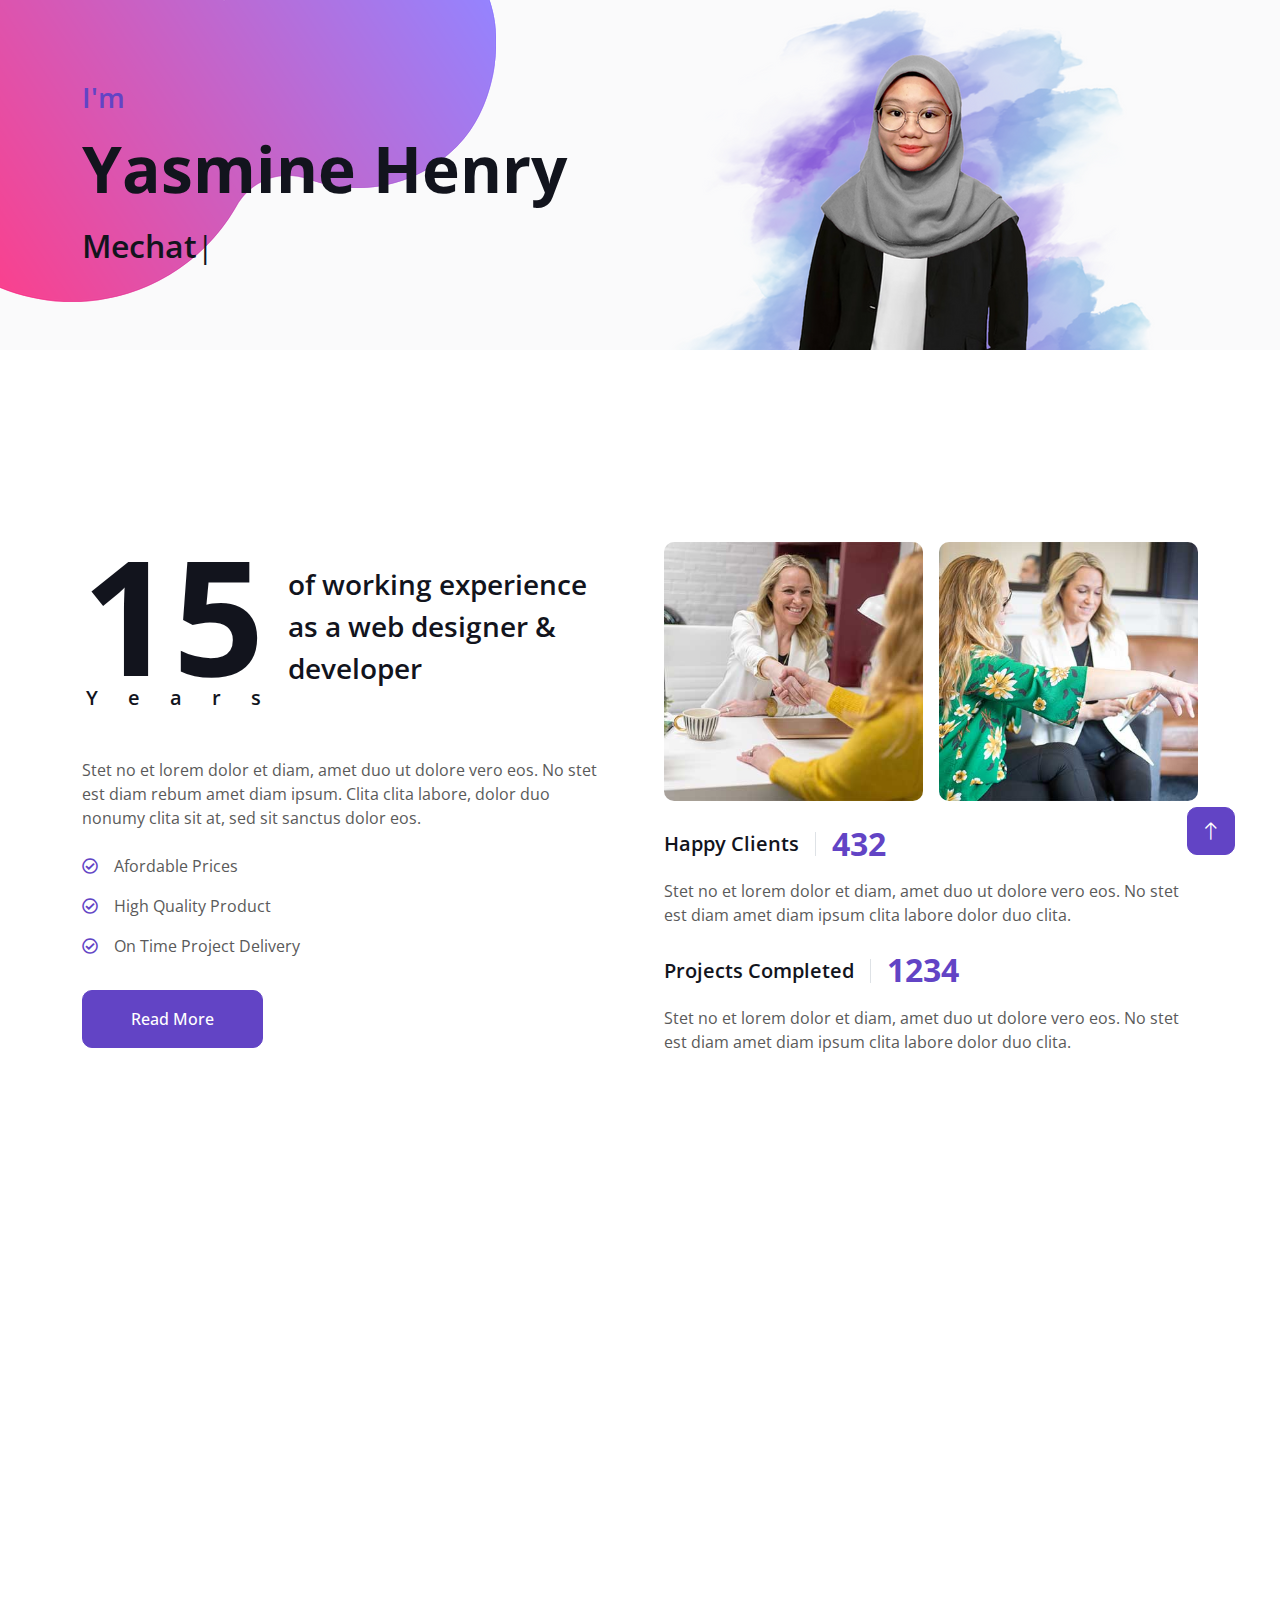
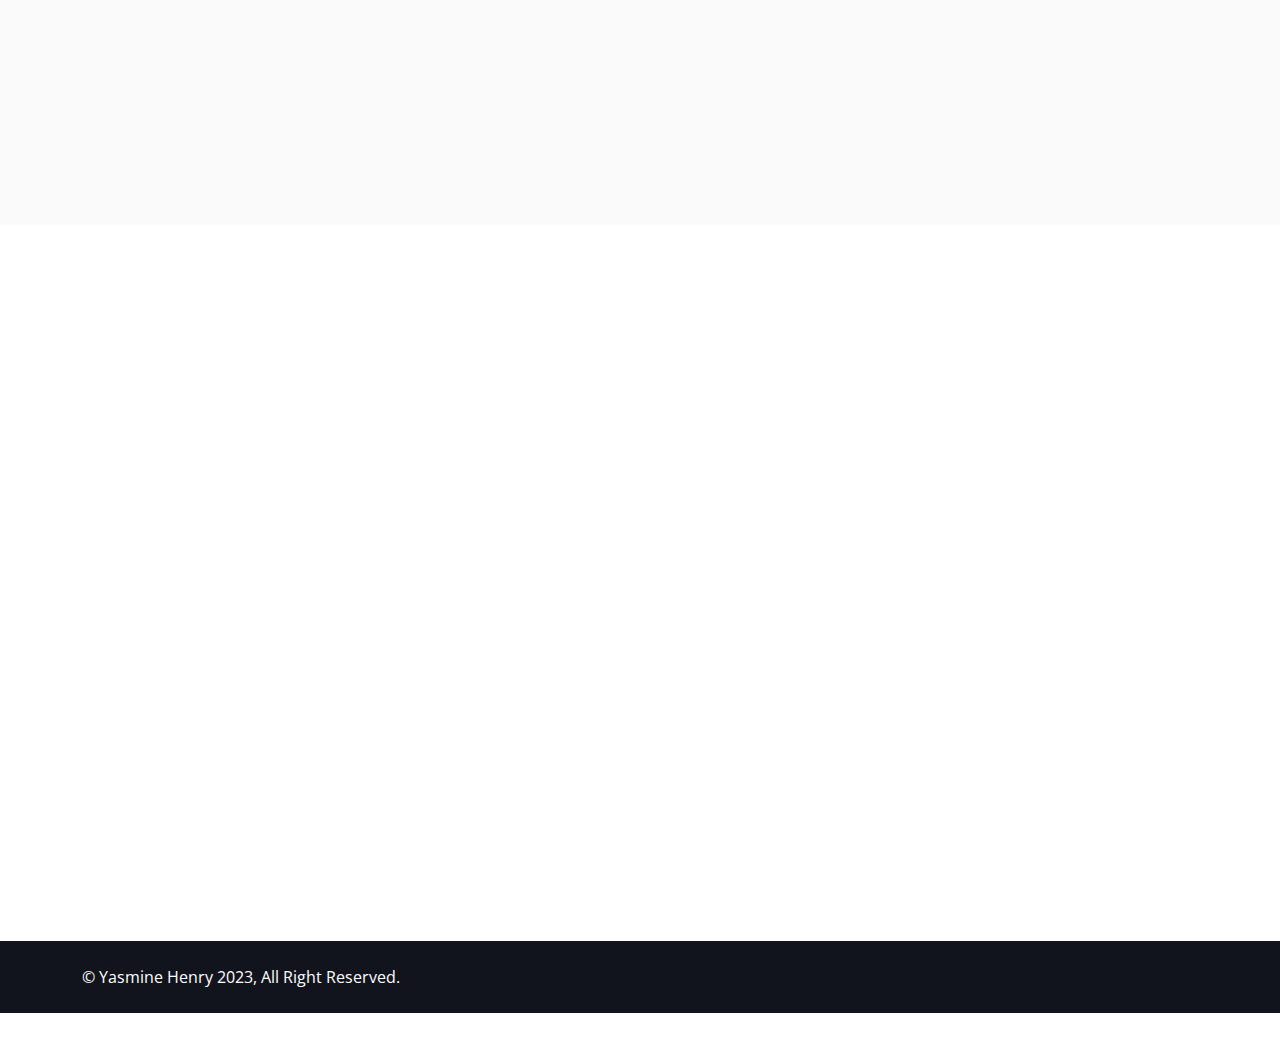
==== index.html @ 10c76b31 "first commit" ====
<!DOCTYPE html>
<html lang="en">

<head>
    <meta charset="utf-8">
    <title>Yasmine Henry | Personal Portfolio</title>
    <meta content="width=device-width, initial-scale=1.0" name="viewport">
    <meta content="" name="keywords">
    <meta content="" name="description">

    <!-- Favicon -->
    <link href="img/favicon.ico" rel="icon">

    <!-- Google Web Fonts -->
    <link rel="preconnect" href="https://fonts.googleapis.com">
    <link rel="preconnect" href="https://fonts.gstatic.com" crossorigin>
    <link href="https://fonts.googleapis.com/css2?family=Open+Sans:wght@400;500;600;700;800&display=swap" rel="stylesheet"> 

    <!-- Icon Font Stylesheet -->
    <link href="https://cdnjs.cloudflare.com/ajax/libs/font-awesome/5.10.0/css/all.min.css" rel="stylesheet">
    <link href="https://cdn.jsdelivr.net/npm/bootstrap-icons@1.4.1/font/bootstrap-icons.css" rel="stylesheet">

    <!-- Libraries Stylesheet -->
    <link href="lib/animate/animate.min.css" rel="stylesheet">
    <link href="lib/lightbox/css/lightbox.min.css" rel="stylesheet">
    <link href="lib/owlcarousel/assets/owl.carousel.min.css" rel="stylesheet">

    <!-- Customized Bootstrap Stylesheet -->
    <link href="css/bootstrap.min.css" rel="stylesheet">

    <!-- Template Stylesheet -->
    <link href="css/style.css" rel="stylesheet">
</head>

<body data-bs-spy="scroll" data-bs-target=".navbar" data-bs-offset="51">
    <!-- Spinner Start -->
    <div id="spinner" class="show bg-white position-fixed translate-middle w-100 vh-100 top-50 start-50 d-flex align-items-center justify-content-center">
        <div class="spinner-border text-primary" style="width: 3rem; height: 3rem;" role="status">
            <span class="sr-only">Loading...</span>
        </div>
    </div>
    <!-- Spinner End -->


    <!-- Navbar Start -->
    <nav class="navbar navbar-expand-lg bg-white navbar-light fixed-top shadow py-lg-0 px-4 px-lg-5 wow fadeIn" data-wow-delay="0.1s">
        <a href="index.html" class="navbar-brand d-block d-lg-none">
            <h1 class="text-primary fw-bold m-0">Yasmine Henry</h1>
        </a>
        <button type="button" class="navbar-toggler" data-bs-toggle="collapse" data-bs-target="#navbarCollapse">
            <span class="navbar-toggler-icon"></span>
        </button>
        <div class="collapse navbar-collapse justify-content-between py-4 py-lg-0" id="navbarCollapse">
            <div class="navbar-nav ms-auto py-0">
                <a href="#home" class="nav-item nav-link active">Home</a>
                <a href="#about" class="nav-item nav-link">About</a>
                <a href="#skill" class="nav-item nav-link">Skills</a>
                <a href="#service" class="nav-item nav-link">Services</a>
            </div>

            <div class="navbar-nav me-auto py-0">
                <a href="#project" class="nav-item nav-link">Projects</a>
                <a href="#team" class="nav-item nav-link">Team</a>
                <a href="#testimonial" class="nav-item nav-link">Testimonial</a>
                <a href="#contact" class="nav-item nav-link">Contact</a>
            </div>
        </div>
    </nav>
    <!-- Navbar End -->


    <!-- Header Start -->
    <div class="container-fluid bg-light my-6 mt-0" id="home">
        <div class="container">
            <div class="row g-5 align-items-center">
                <div class="col-lg-6 py-6 pb-0 pt-lg-0">
                    <h3 class="text-primary mb-3">I'm</h3>
                    <h1 class="display-3 mb-3">Yasmine Henry</h1>
                    <h2 class="typed-text-output d-inline"></h2>
                    <div class="typed-text d-none">Mechatronic Engineering Student, Software Engineer Intern, Web Developer, Apps Designer
                        <a href="Document\Yasmine Henry_Resume.pdf" class="btn btn-primary py-3 px-4 me-5">Download Resume</a>
                    </div>
                </div>
                <div class="col-lg-6">
                    <img class="img-fluid" src="img/yh.png" alt="">
                </div>
            </div>
        </div>
    </div>
    <!-- Header End -->


    <!-- Video Modal Start -->
    <div class="modal modal-video fade" id="videoModal" tabindex="-1" aria-labelledby="exampleModalLabel" aria-hidden="true">
        <div class="modal-dialog">
            <div class="modal-content rounded-0">
                <div class="modal-header">
                    <h3 class="modal-title" id="exampleModalLabel">Youtube Video</h3>
                    <button type="button" class="btn-close" data-bs-dismiss="modal" aria-label="Close"></button>
                </div>
                <div class="modal-body">
                    <!-- 16:9 aspect ratio -->
                    <div class="ratio ratio-16x9">
                        <iframe class="embed-responsive-item" src="" id="video" allowfullscreen allowscriptaccess="always"
                            allow="autoplay"></iframe>
                    </div>
                </div>
            </div>
        </div>
    </div>
    <!-- Video Modal End -->


    <!-- About Start -->
    <div class="container-xxl py-6" id="about">
        <div class="container">
            <div class="row g-5">
                <div class="col-lg-6 wow fadeInUp" data-wow-delay="0.1s">
                    <div class="d-flex align-items-center mb-5">
                        <div class="years flex-shrink-0 text-center me-4">
                            <h1 class="display-1 mb-0">15</h1>
                            <h5 class="mb-0">Years</h5>
                        </div>
                        <h3 class="lh-base mb-0">of working experience as a web designer & developer</h3>
                    </div>
                    <p class="mb-4">Stet no et lorem dolor et diam, amet duo ut dolore vero eos. No stet est diam rebum amet diam ipsum. Clita clita labore, dolor duo nonumy clita sit at, sed sit sanctus dolor eos.</p>
                    <p class="mb-3"><i class="far fa-check-circle text-primary me-3"></i>Afordable Prices</p>
                    <p class="mb-3"><i class="far fa-check-circle text-primary me-3"></i>High Quality Product</p>
                    <p class="mb-3"><i class="far fa-check-circle text-primary me-3"></i>On Time Project Delivery</p>
                    <a class="btn btn-primary py-3 px-5 mt-3" href="">Read More</a>
                </div>
                <div class="col-lg-6 wow fadeInUp" data-wow-delay="0.5s">
                    <div class="row g-3 mb-4">
                        <div class="col-sm-6">
                            <img class="img-fluid rounded" src="img/about-1.jpg" alt="">
                        </div>
                        <div class="col-sm-6">
                            <img class="img-fluid rounded" src="img/about-2.jpg" alt="">
                        </div>
                    </div>
                    <div class="d-flex align-items-center mb-3">
                        <h5 class="border-end pe-3 me-3 mb-0">Happy Clients</h5>
                        <h2 class="text-primary fw-bold mb-0" data-toggle="counter-up">1234</h2>
                    </div>
                    <p class="mb-4">Stet no et lorem dolor et diam, amet duo ut dolore vero eos. No stet est diam amet diam ipsum clita labore dolor duo clita.</p>
                    <div class="d-flex align-items-center mb-3">
                        <h5 class="border-end pe-3 me-3 mb-0">Projects Completed</h5>
                        <h2 class="text-primary fw-bold mb-0" data-toggle="counter-up">1234</h2>
                    </div>
                    <p class="mb-0">Stet no et lorem dolor et diam, amet duo ut dolore vero eos. No stet est diam amet diam ipsum clita labore dolor duo clita.</p>
                </div>
            </div>
        </div>
    </div>
    <!-- About End -->


    <!-- Expertise Start -->
    <div class="container-xxl py-6 pb-5" id="skill">
        <div class="container">
            <div class="row g-5">
                <div class="col-lg-6 wow fadeInUp" data-wow-delay="0.1s">
                    <h1 class="display-5 mb-5">Skills & Experience</h1>
                    <p class="mb-4">Stet no et lorem dolor et diam, amet duo ut dolore vero eos. No stet est diam rebum amet diam ipsum clita dolor duo clita sit.</p>
                    <h3 class="mb-4">My Skills</h3>
                    <div class="row align-items-center">
                        <div class="col-md-6">
                            <div class="skill mb-4">
                                <div class="d-flex justify-content-between">
                                    <h6 class="font-weight-bold">HTML</h6>
                                    <h6 class="font-weight-bold">95%</h6>
                                </div>
                                <div class="progress">
                                    <div class="progress-bar bg-primary" role="progressbar" aria-valuenow="95" aria-valuemin="0" aria-valuemax="100"></div>
                                </div>
                            </div>
                            <div class="skill mb-4">
                                <div class="d-flex justify-content-between">
                                    <h6 class="font-weight-bold">CSS</h6>
                                    <h6 class="font-weight-bold">85%</h6>
                                </div>
                                <div class="progress">
                                    <div class="progress-bar bg-warning" role="progressbar" aria-valuenow="85" aria-valuemin="0" aria-valuemax="100"></div>
                                </div>
                            </div>
                            <div class="skill mb-4">
                                <div class="d-flex justify-content-between">
                                    <h6 class="font-weight-bold">PHP</h6>
                                    <h6 class="font-weight-bold">90%</h6>
                                </div>
                                <div class="progress">
                                    <div class="progress-bar bg-danger" role="progressbar" aria-valuenow="90" aria-valuemin="0" aria-valuemax="100"></div>
                                </div>
                            </div>
                        </div>
                        <div class="col-md-6">
                            <div class="skill mb-4">
                                <div class="d-flex justify-content-between">
                                    <h6 class="font-weight-bold">Javascript</h6>
                                    <h6 class="font-weight-bold">90%</h6>
                                </div>
                                <div class="progress">
                                    <div class="progress-bar bg-danger" role="progressbar" aria-valuenow="90" aria-valuemin="0" aria-valuemax="100"></div>
                                </div>
                            </div>
                            <div class="skill mb-4">
                                <div class="d-flex justify-content-between">
                                    <h6 class="font-weight-bold">Angular JS</h6>
                                    <h6 class="font-weight-bold">95%</h6>
                                </div>
                                <div class="progress">
                                    <div class="progress-bar bg-dark" role="progressbar" aria-valuenow="95" aria-valuemin="0" aria-valuemax="100"></div>
                                </div>
                            </div>
                            <div class="skill mb-4">
                                <div class="d-flex justify-content-between">
                                    <h6 class="font-weight-bold">Wordpress</h6>
                                    <h6 class="font-weight-bold">85%</h6>
                                </div>
                                <div class="progress">
                                    <div class="progress-bar bg-info" role="progressbar" aria-valuenow="85" aria-valuemin="0" aria-valuemax="100"></div>
                                </div>
                            </div>
                        </div>
                    </div>
                </div>
                <div class="col-lg-6 wow fadeInUp" data-wow-delay="0.5s">
                    <ul class="nav nav-pills rounded border border-2 border-primary mb-5">
                        <li class="nav-item w-50">
                            <button class="nav-link w-100 py-3 fs-5 active" data-bs-toggle="pill" href="#tab-1">Education</button>
                        </li>
                        <li class="nav-item w-50">
                            <button class="nav-link w-100 py-3 fs-5" data-bs-toggle="pill" href="#tab-2">Experience</button>
                        </li>
                    </ul>
                    <div class="tab-content">
                        <div id="tab-1" class="tab-pane fade show p-0 active">
                            <div class="row gy-5 gx-4">
                                <div class="col-sm-6">
                                    <h5>POLITEKNIK KOTA KINABALU </h5>
                                    <hr class="text-primary my-2">
                                    <p class="text-primary mb-1">Diploma in Mechatronic Engineering (2019-2022)</p>
                                    <h6 class="mb-0">Current CGP : 3.95</h6>
                                </div>

                                <div class="col-sm-6">
                                    <h5>SEKOLAH MENENGAH KEBANGSAAN AGASEH LAHAD DATU</h5>
                                    <hr class="text-primary my-2">
                                    <p class="text-primary mb-1">Secondary School, Engineering Science Stream (2014-2018)</p>
                                    <h6 class="mb-0">Sijil Pelajaran Malaysia (1A+, 1A, 2A-, 2C+, 2C, 1D, 1E)</h6>
                                </div>
 
                            </div>
                        </div>
                        <div id="tab-2" class="tab-pane fade show p-0">
                            <div class="row gy-5 gx-4">
                                <div class="col-sm-6">
                                    <h5>Software Enginnering Intern</h5>
                                    <hr class="text-primary my-2">
                                    <p class="text-primary mb-1">Phi Software Sdn. Bhd.</p>
                                    <h6 class="mb-0">4 months & 15 days (20 weeks)</h6>
                                </div>
                            </div>
                        </div>
                    </div>
                </div>
            </div>
        </div>
    </div>
    <!-- Expertise End -->


    <!-- Service Start -->
    <div class="container-fluid bg-light my-5 py-6" id="service">
        <div class="container">
            <div class="row g-5 mb-5 wow fadeInUp" data-wow-delay="0.1s">
                <div class="col-lg-6">
                    <h1 class="display-5 mb-0">My Services</h1>
                </div>
                <div class="col-lg-6 text-lg-end">
                    <a class="btn btn-primary py-3 px-5" href="">Hire Me</a>
                </div>
            </div>
            <div class="row g-4">
                <div class="col-lg-6 wow fadeInUp" data-wow-delay="0.1s">
                    <div class="service-item d-flex flex-column flex-sm-row bg-white rounded h-100 p-4 p-lg-5">
                        <div class="bg-icon flex-shrink-0 mb-3">
                            <i class="fa fa-crop-alt fa-2x text-dark"></i>
                        </div>
                        <div class="ms-sm-4">
                            <h4 class="mb-3">Creative Design</h4>
                            <h6 class="mb-3">Start from <span class="text-primary">$199</span></h6>
                            <span>Stet lorem dolor diam amet vero eos. No stet est diam amet diam ipsum. Clita dolor duo clita sit sed sit dolor eos.</span>
                        </div>
                    </div>
                </div>
                <div class="col-lg-6 wow fadeInUp" data-wow-delay="0.3s">
                    <div class="service-item d-flex flex-column flex-sm-row bg-white rounded h-100 p-4 p-lg-5">
                        <div class="bg-icon flex-shrink-0 mb-3">
                            <i class="fa fa-code-branch fa-2x text-dark"></i>
                        </div>
                        <div class="ms-sm-4">
                            <h4 class="mb-3">Graphic Design</h4>
                            <h6 class="mb-3">Start from <span class="text-primary">$199</span></h6>
                            <span>Stet lorem dolor diam amet vero eos. No stet est diam amet diam ipsum. Clita dolor duo clita sit sed sit dolor eos.</span>
                        </div>
                    </div>
                </div>
                <div class="col-lg-6 wow fadeInUp" data-wow-delay="0.1s">
                    <div class="service-item d-flex flex-column flex-sm-row bg-white rounded h-100 p-4 p-lg-5">
                        <div class="bg-icon flex-shrink-0 mb-3">
                            <i class="fa fa-code fa-2x text-dark"></i>
                        </div>
                        <div class="ms-sm-4">
                            <h4 class="mb-3">Web Design</h4>
                            <h6 class="mb-3">Start from <span class="text-primary">$199</span></h6>
                            <span>Stet lorem dolor diam amet vero eos. No stet est diam amet diam ipsum. Clita dolor duo clita sit sed sit dolor eos.</span>
                        </div>
                    </div>
                </div>
                <div class="col-lg-6 wow fadeInUp" data-wow-delay="0.3s">
                    <div class="service-item d-flex flex-column flex-sm-row bg-white rounded h-100 p-4 p-lg-5">
                        <div class="bg-icon flex-shrink-0 mb-3">
                            <i class="fa fa-laptop-code fa-2x text-dark"></i>
                        </div>
                        <div class="ms-sm-4">
                            <h4 class="mb-3">UI/UX Design</h4>
                            <h6 class="mb-3">Start from <span class="text-primary">$199</span></h6>
                            <span>Stet lorem dolor diam amet vero eos. No stet est diam amet diam ipsum. Clita dolor duo clita sit sed sit dolor eos.</span>
                        </div>
                    </div>
                </div>
            </div>
        </div>
    </div>
    <!-- Service End -->


    <!-- Projects Start -->
    <div class="container-xxl py-6 pt-5" id="project">
        <div class="container">
            <div class="row g-5 mb-5 align-items-center wow fadeInUp" data-wow-delay="0.1s">
                <div class="col-lg-6">
                    <h1 class="display-5 mb-0">My Projects</h1>
                </div>
                <div class="col-lg-6 text-lg-end">
                    <ul class="list-inline mx-n3 mb-0" id="portfolio-flters">
                        <li class="mx-3 active" data-filter="*">All Projects</li>
                        <li class="mx-3" data-filter=".first">UI/UX Design</li>
                        <li class="mx-3" data-filter=".second">Graphic Design</li>
                    </ul>
                </div>
            </div>
            <div class="row g-4 portfolio-container wow fadeInUp" data-wow-delay="0.1s">
                <div class="col-lg-4 col-md-6 portfolio-item first">
                    <div class="portfolio-img rounded overflow-hidden">
                        <img class="img-fluid" src="img/project-1.jpg" alt="">
                        <div class="portfolio-btn">
                            <a class="btn btn-lg-square btn-outline-secondary border-2 mx-1" href="img/project-1.jpg" data-lightbox="portfolio"><i class="fa fa-eye"></i></a>
                            <a class="btn btn-lg-square btn-outline-secondary border-2 mx-1" href=""><i class="fa fa-link"></i></a>
                        </div>
                    </div>
                </div>
                <div class="col-lg-4 col-md-6 portfolio-item second">
                    <div class="portfolio-img rounded overflow-hidden">
                        <img class="img-fluid" src="img/project-2.jpg" alt="">
                        <div class="portfolio-btn">
                            <a class="btn btn-lg-square btn-outline-secondary border-2 mx-1" href="img/project-2.jpg" data-lightbox="portfolio"><i class="fa fa-eye"></i></a>
                            <a class="btn btn-lg-square btn-outline-secondary border-2 mx-1" href=""><i class="fa fa-link"></i></a>
                        </div>
                    </div>
                </div>
                <div class="col-lg-4 col-md-6 portfolio-item first">
                    <div class="portfolio-img rounded overflow-hidden">
                        <img class="img-fluid" src="img/project-3.jpg" alt="">
                        <div class="portfolio-btn">
                            <a class="btn btn-lg-square btn-outline-secondary border-2 mx-1" href="img/project-3.jpg" data-lightbox="portfolio"><i class="fa fa-eye"></i></a>
                            <a class="btn btn-lg-square btn-outline-secondary border-2 mx-1" href=""><i class="fa fa-link"></i></a>
                        </div>
                    </div>
                </div>
                <div class="col-lg-4 col-md-6 portfolio-item second">
                    <div class="portfolio-img rounded overflow-hidden">
                        <img class="img-fluid" src="img/project-4.jpg" alt="">
                        <div class="portfolio-btn">
                            <a class="btn btn-lg-square btn-outline-secondary border-2 mx-1" href="img/project-4.jpg" data-lightbox="portfolio"><i class="fa fa-eye"></i></a>
                            <a class="btn btn-lg-square btn-outline-secondary border-2 mx-1" href=""><i class="fa fa-link"></i></a>
                        </div>
                    </div>
                </div>
                <div class="col-lg-4 col-md-6 portfolio-item first">
                    <div class="portfolio-img rounded overflow-hidden">
                        <img class="img-fluid" src="img/project-5.jpg" alt="">
                        <div class="portfolio-btn">
                            <a class="btn btn-lg-square btn-outline-secondary border-2 mx-1" href="img/project-5.jpg" data-lightbox="portfolio"><i class="fa fa-eye"></i></a>
                            <a class="btn btn-lg-square btn-outline-secondary border-2 mx-1" href=""><i class="fa fa-link"></i></a>
                        </div>
                    </div>
                </div>
                <div class="col-lg-4 col-md-6 portfolio-item second">
                    <div class="portfolio-img rounded overflow-hidden">
                        <img class="img-fluid" src="img/project-6.jpg" alt="">
                        <div class="portfolio-btn">
                            <a class="btn btn-lg-square btn-outline-secondary border-2 mx-1" href="img/project-6.jpg" data-lightbox="portfolio"><i class="fa fa-eye"></i></a>
                            <a class="btn btn-lg-square btn-outline-secondary border-2 mx-1" href=""><i class="fa fa-link"></i></a>
                        </div>
                    </div>
                </div>
            </div>
        </div>
    </div>
    <!-- Projects End -->


    <!-- Team Start -->
    <div class="container-xxl py-6 pb-5" id="team">
        <div class="container">
            <div class="row g-5 mb-5 wow fadeInUp" data-wow-delay="0.1s">
                <div class="col-lg-6">
                    <h1 class="display-5 mb-0">Team Members</h1>
                </div>
                <div class="col-lg-6 text-lg-end">
                    <a class="btn btn-primary py-3 px-5" href="">Contact Us</a>
                </div>
            </div>
            <div class="row g-4">
                <div class="col-lg-4 col-md-6 wow fadeInUp" data-wow-delay="0.1s">
                    <div class="team-item position-relative">
                        <img class="img-fluid rounded" src="img/team-1.jpg" alt="">
                        <div class="team-text bg-white rounded-end p-4">
                            <div>
                                <h5>Full Name</h5>
                                <span>Designer</span>
                            </div>
                            <i class="fa fa-arrow-right fa-2x text-primary"></i>
                        </div>
                    </div>
                </div>
                <div class="col-lg-4 col-md-6 wow fadeInUp" data-wow-delay="0.3s">
                    <div class="team-item position-relative">
                        <img class="img-fluid rounded" src="img/team-2.jpg" alt="">
                        <div class="team-text bg-white rounded-end p-4">
                            <div>
                                <h5>Full Name</h5>
                                <span>Designer</span>
                            </div>
                            <i class="fa fa-arrow-right fa-2x text-primary"></i>
                        </div>
                    </div>
                </div>
                <div class="col-lg-4 col-md-6 wow fadeInUp" data-wow-delay="0.5s">
                    <div class="team-item position-relative">
                        <img class="img-fluid rounded" src="img/team-3.jpg" alt="">
                        <div class="team-text bg-white rounded-end p-4">
                            <div>
                                <h5>Full Name</h5>
                                <span>Designer</span>
                            </div>
                            <i class="fa fa-arrow-right fa-2x text-primary"></i>
                        </div>
                    </div>
                </div>
            </div>
        </div>
    </div>
    <!-- Team End -->


    <!-- Testimonial Start -->
    <div class="container-fluid bg-light py-5 my-5" id="testimonial">
        <div class="container-fluid py-5">
            <h1 class="display-5 text-center mb-5 wow fadeInUp" data-wow-delay="0.1s">Testimonial</h1>
            <div class="row justify-content-center">
                <div class="col-lg-3 d-none d-lg-block">
                    <div class="testimonial-left h-100">
                        <img class="img-fluid wow fadeIn" data-wow-delay="0.1s" src="img/testimonial-1.jpg" alt="">
                        <img class="img-fluid wow fadeIn" data-wow-delay="0.3s" src="img/testimonial-2.jpg" alt="">
                        <img class="img-fluid wow fadeIn" data-wow-delay="0.5s" src="img/testimonial-3.jpg" alt="">
                    </div>
                </div>
                <div class="col-lg-6 wow fadeInUp" data-wow-delay="0.5s">
                    <div class="owl-carousel testimonial-carousel">
                        <div class="testimonial-item text-center">
                            <div class="position-relative mb-5">
                                <img class="img-fluid rounded-circle border border-secondary p-2 mx-auto" src="img/testimonial-1.jpg" alt="">
                                <div class="testimonial-icon">
                                    <i class="fa fa-quote-left text-primary"></i>
                                </div>
                            </div>
                            <p class="fs-5 fst-italic">Dolores sed duo clita tempor justo dolor et stet lorem kasd labore dolore lorem ipsum. At lorem lorem magna ut et, nonumy et labore et tempor diam tempor erat.</p>
                            <hr class="w-25 mx-auto">
                            <h5>Client Name</h5>
                            <span>Profession</span>
                        </div>
                        <div class="testimonial-item text-center">
                            <div class="position-relative mb-5">
                                <img class="img-fluid rounded-circle border border-secondary p-2 mx-auto" src="img/testimonial-2.jpg" alt="">
                                <div class="testimonial-icon">
                                    <i class="fa fa-quote-left text-primary"></i>
                                </div>
                            </div>
                            <p class="fs-5 fst-italic">Dolores sed duo clita tempor justo dolor et stet lorem kasd labore dolore lorem ipsum. At lorem lorem magna ut et, nonumy et labore et tempor diam tempor erat.</p>
                            <hr class="w-25 mx-auto">
                            <h5>Client Name</h5>
                            <span>Profession</span>
                        </div>
                        <div class="testimonial-item text-center">
                            <div class="position-relative mb-5">
                                <img class="img-fluid rounded-circle border border-secondary p-2 mx-auto" src="img/testimonial-3.jpg" alt="">
                                <div class="testimonial-icon">
                                    <i class="fa fa-quote-left text-primary"></i>
                                </div>
                            </div>
                            <p class="fs-5 fst-italic">Dolores sed duo clita tempor justo dolor et stet lorem kasd labore dolore lorem ipsum. At lorem lorem magna ut et, nonumy et labore et tempor diam tempor erat.</p>
                            <hr class="w-25 mx-auto">
                            <h5>Client Name</h5>
                            <span>Profession</span>
                        </div>
                    </div>
                </div>
                <div class="col-lg-3 d-none d-lg-block">
                    <div class="testimonial-right h-100">
                        <img class="img-fluid wow fadeIn" data-wow-delay="0.1s" src="img/testimonial-1.jpg" alt="">
                        <img class="img-fluid wow fadeIn" data-wow-delay="0.3s" src="img/testimonial-2.jpg" alt="">
                        <img class="img-fluid wow fadeIn" data-wow-delay="0.5s" src="img/testimonial-3.jpg" alt="">
                    </div>
                </div>
            </div>
        </div>
    </div>
    <!-- Testimonial End -->


    <!-- Contact Start -->
    <div class="container-xxl pb-5" id="contact">
        <div class="container py-5">
            <div class="row g-5 mb-5 wow fadeInUp" data-wow-delay="0.1s">
                <div class="col-lg-6">
                    <h1 class="display-5 mb-0">Let's Work Together</h1>
                </div>
                <div class="col-lg-6 text-lg-end">
                    <a class="btn btn-primary py-3 px-5" href="">Say Hello</a>
                </div>
            </div>
            <div class="row g-5">
                <div class="col-lg-5 col-md-6 wow fadeInUp" data-wow-delay="0.1s">
                    <p class="mb-2">My office:</p>
                    <h3 class="fw-bold">123 Street, New York, USA</h3>
                    <hr class="w-100">
                    <p class="mb-2">Call me:</p>
                    <h3 class="fw-bold">+012 345 6789</h3>
                    <hr class="w-100">
                    <p class="mb-2">Mail me:</p>
                    <h3 class="fw-bold">info@example.com</h3>
                    <hr class="w-100">
                    <p class="mb-2">Follow me:</p>
                    <div class="d-flex pt-2">
                        <a class="btn btn-square btn-primary me-2" href=""><i class="fab fa-twitter"></i></a>
                        <a class="btn btn-square btn-primary me-2" href=""><i class="fab fa-facebook-f"></i></a>
                        <a class="btn btn-square btn-primary me-2" href=""><i class="fab fa-youtube"></i></a>
                        <a class="btn btn-square btn-primary me-2" href=""><i class="fab fa-linkedin-in"></i></a>
                    </div>
                </div>
                <div class="col-lg-7 col-md-6 wow fadeInUp" data-wow-delay="0.5s">
                    <p class="mb-4">The contact form is currently inactive. Get a functional and working contact form with Ajax & PHP in a few minutes. Just copy and paste the files, add a little code and you're done. <a href="https://htmlcodex.com/contact-form">Download Now</a>.</p>
                    <form>
                        <div class="row g-3">
                            <div class="col-md-6">
                                <div class="form-floating">
                                    <input type="text" class="form-control" id="name" placeholder="Your Name">
                                    <label for="name">Your Name</label>
                                </div>
                            </div>
                            <div class="col-md-6">
                                <div class="form-floating">
                                    <input type="email" class="form-control" id="email" placeholder="Your Email">
                                    <label for="email">Your Email</label>
                                </div>
                            </div>
                            <div class="col-12">
                                <div class="form-floating">
                                    <input type="text" class="form-control" id="subject" placeholder="Subject">
                                    <label for="subject">Subject</label>
                                </div>
                            </div>
                            <div class="col-12">
                                <div class="form-floating">
                                    <textarea class="form-control" placeholder="Leave a message here" id="message" style="height: 100px"></textarea>
                                    <label for="message">Message</label>
                                </div>
                            </div>
                            <div class="col-12">
                                <button class="btn btn-primary py-3 px-5" type="submit">Send Message</button>
                            </div>
                        </div>
                    </form>
                </div>
            </div>
        </div>
    </div>
    <!-- Contact End -->


    <!-- Map Start
    <div class="container-xxl pt-5 px-0 wow fadeInUp" data-wow-delay="0.1s">
        <div class="container-xxl pt-5 px-0">
            <div class="bg-dark">
                <iframe
                src="https://www.google.com/maps/embed?pb=!1m18!1m12!1m3!1d3001156.4288297426!2d-78.01371936852176!3d42.72876761954724!2m3!1f0!2f0!3f0!3m2!1i1024!2i768!4f13.1!3m3!1m2!1s0x4ccc4bf0f123a5a9%3A0xddcfc6c1de189567!2sNew%20York%2C%20USA!5e0!3m2!1sen!2sbd!4v1603794290143!5m2!1sen!2sbd"
                frameborder="0" style="width: 100%; height: 450px; border:0;" allowfullscreen="" aria-hidden="false"
                tabindex="0"></iframe>
            </div>
        </div>
    </div>
    Map End -->


    <!-- Copyright Start -->
    <div class="container-fluid bg-dark text-white py-4">
            <div class="container">
                <div class="row">
                    <div class="col-md-6 text-center text-md-start mb-3 mb-md-0">
                        &copy; <a>Yasmine Henry 2023</a>, All Right Reserved.
                    </div>
                   <!-- <div class="col-md-6 text-center text-md-end">
                        Designed By <a class="border-bottom text-secondary" href="https://htmlcodex.com">HTML Codex</a>
                        <br>Distributed By: <a class="border-bottom" href="https://themewagon.com" target="_blank">ThemeWagon</a>
                    </div>-->
                </div>
            </div>
        </div>
    </div>
    <!-- Copyright End -->


    <!-- Back to Top -->
    <a href="#" class="btn btn-lg btn-primary btn-lg-square back-to-top"><i class="bi bi-arrow-up"></i></a>


    <!-- JavaScript Libraries -->
    <script src="https://code.jquery.com/jquery-3.4.1.min.js"></script>
    <script src="https://cdn.jsdelivr.net/npm/bootstrap@5.0.0/dist/js/bootstrap.bundle.min.js"></script>
    <script src="lib/wow/wow.min.js"></script>
    <script src="lib/easing/easing.min.js"></script>
    <script src="lib/waypoints/waypoints.min.js"></script>
    <script src="lib/typed/typed.min.js"></script>
    <script src="lib/counterup/counterup.min.js"></script>
    <script src="lib/owlcarousel/owl.carousel.min.js"></script>
    <script src="lib/isotope/isotope.pkgd.min.js"></script>
    <script src="lib/lightbox/js/lightbox.min.js"></script>

    <!-- Template Javascript -->
    <script src="js/main.js"></script>
</body>

</html>
---- css/style.css ----
/********** Template CSS **********/
:root {
    --primary: #6244C5;
    --secondary: #FFC448;
    --light: #FAFAFB;
    --dark: #12141D;
}

.back-to-top {
    position: fixed;
    display: none;
    right: 45px;
    bottom: 45px;
    z-index: 99;
}

.my-6 {
    margin-top: 6rem;
    margin-bottom: 6rem;
}

.py-6 {
    padding-top: 6rem;
    padding-bottom: 6rem;
}


/*** Spinner ***/
#spinner {
    opacity: 0;
    visibility: hidden;
    transition: opacity .5s ease-out, visibility 0s linear .5s;
    z-index: 99999;
}

#spinner.show {
    transition: opacity .5s ease-out, visibility 0s linear 0s;
    visibility: visible;
    opacity: 1;
}


/*** Button ***/
.btn {
    font-weight: 500;
    transition: .5s;
}

.btn.btn-primary,
.btn.btn-secondary {
    color: #FFFFFF;
}

.btn-square {
    width: 38px;
    height: 38px;
}

.btn-sm-square {
    width: 32px;
    height: 32px;
}

.btn-lg-square {
    width: 48px;
    height: 48px;
}

.btn-square,
.btn-sm-square,
.btn-lg-square {
    padding: 0;
    display: flex;
    align-items: center;
    justify-content: center;
    font-weight: normal;
}


/*** Navbar ***/
.navbar.fixed-top {
    display: none;
    transition: .5s;
}

.navbar .navbar-nav .nav-link {
    padding: 20px 15px;
    color: var(--dark);
    font-size: 18px;
    font-weight: 600;
    outline: none;
}

.navbar .navbar-nav .nav-link:hover,
.navbar .navbar-nav .nav-link.active {
    color: var(--primary);
}

@media (max-width: 991.98px) {
    .navbar .navbar-nav .nav-link  {
        padding: 10px 0;
    }
}


/*** Header ***/
#home {
    margin-bottom: 6rem;
    background: url(../img/corner.png) left top no-repeat;
}

.typed-cursor {
    font-size: 30px;
    color: var(--dark);
}

.btn-play {
    position: relative;
    display: block;
    box-sizing: content-box;
    width: 16px;
    height: 26px;
    border-radius: 100%;
    border: none;
    outline: none !important;
    padding: 18px 20px 20px 28px;
    background: var(--primary);
}

.btn-play:before {
    content: "";
    position: absolute;
    z-index: 0;
    left: 50%;
    top: 50%;
    transform: translateX(-50%) translateY(-50%);
    display: block;
    width: 60px;
    height: 60px;
    background: var(--primary);
    border-radius: 100%;
    animation: pulse-border 1500ms ease-out infinite;
}

.btn-play:after {
    content: "";
    position: absolute;
    z-index: 1;
    left: 50%;
    top: 50%;
    transform: translateX(-50%) translateY(-50%);
    display: block;
    width: 60px;
    height: 60px;
    background: #FFFFFF;
    border-radius: 100%;
    transition: all 200ms;
}

.btn-play span {
    display: block;
    position: relative;
    z-index: 3;
    width: 0;
    height: 0;
    left: -1px;
    border-left: 16px solid var(--primary);
    border-top: 11px solid transparent;
    border-bottom: 11px solid transparent;
}

@keyframes pulse-border {
    0% {
        transform: translateX(-50%) translateY(-50%) translateZ(0) scale(1);
        opacity: 1;
    }

    100% {
        transform: translateX(-50%) translateY(-50%) translateZ(0) scale(2);
        opacity: 0;
    }
}

.modal-video .modal-dialog {
    position: relative;
    max-width: 800px;
    margin: 60px auto 0 auto;
}

.modal-video .modal-body {
    position: relative;
    padding: 0px;
}

.modal-video .close {
    position: absolute;
    width: 30px;
    height: 30px;
    right: 0px;
    top: -30px;
    z-index: 999;
    font-size: 30px;
    font-weight: normal;
    color: #FFFFFF;
    background: #000000;
    opacity: 1;
}


/*** About ***/
#about .years .display-1 {
    font-size: 10rem;
    line-height: 9rem;
}

#about .years h5 {
    letter-spacing: 30px;
    margin-right: -30px;
}


/*** Skills ***/
#skill .progress {
    height: 5px;
    border-radius: 5px;
}

#skill .progress .progress-bar {
    width: 0px;
    border-radius: 5px;
    transition: 3s;
}

#skill .nav-pills .nav-link {
    color: var(--dark);
}

#skill .nav-pills .nav-link.active {
    color: #FFFFFF;
}

#skill .tab-content hr {
    width: 30px;
}


/*** Service ***/
.service-item .bg-icon {
    width: 100px;
    height: 100px;
    display: flex;
    align-items: center;
    justify-content: center;
    background: url(../img/bg-icon.png) center center no-repeat;
    background-size: cover;
}


/*** Project Portfolio ***/
#portfolio-flters li {
    display: inline-block;
    font-weight: 500;
    color: var(--dark);
    cursor: pointer;
    transition: .5s;
    border-bottom: 2px solid transparent;
}

#portfolio-flters li:hover,
#portfolio-flters li.active {
    color: var(--primary);
    border-color: var(--primary);
}

.portfolio-img {
    position: relative;
}

.portfolio-btn {
    position: absolute;
    width: 100%;
    height: 100%;
    top: 0;
    left: 0;
    background: rgba(98, 68, 197, .9);
    display: flex;
    align-items: flex-end;
    justify-content: flex-start;
    padding: 30px;
    padding-bottom: 100px !important;
    opacity: 0;
    transition: .5s;
}

.portfolio-item:hover .portfolio-btn {
    opacity: 1;
    padding-bottom: 30px !important;
}


/*** Team ***/
.team-item img {
    transition: .5s;
}

.team-item:hover img {
    opacity: .7;
}

.team-item .team-text {
    position: absolute;
    left: 0;
    right: 60px;
    bottom: 30px;
    display: flex;
    align-items: center;
    justify-content: space-between;
    opacity: 0;
    transition: .5s;
}

.team-item:hover .team-text {
    right: 30px;
    opacity: 1;
}

.team-item .team-text div {
    transition: .5s;
}

.team-item:hover .team-text div {
    margin-left: 30px;
}


/*** Testimonial ***/
.testimonial-left,
.testimonial-right {
    position: relative;
}

.testimonial-left img,
.testimonial-right img {
    position: absolute;
    padding: 5px;
    border: 1px solid var(--secondary);
    border-radius: 70px;
}

.testimonial-left img:nth-child(1),
.testimonial-right img:nth-child(3) {
    width: 70px;
    height: 70px;
    top: 10%;
    left: 50%;
    transform: translateX(-50%);
}

.testimonial-left img:nth-child(2),
.testimonial-right img:nth-child(2) {
    width: 60px;
    height: 60px;
    top: 50%;
    left: 10%;
    transform: translateY(-50%);
}

.testimonial-left img:nth-child(3),
.testimonial-right img:nth-child(1) {
    width: 50px;
    height: 50px;
    bottom: 10%;
    right: 10%;
}

.testimonial-carousel .owl-item img {
    width: 120px;
    height: 120px;
}

.testimonial-carousel .testimonial-icon {
    position: absolute;
    width: 40px;
    height: 40px;
    left: 50%;
    bottom: -15px;
    transform: translateX(-50%);
    display: flex;
    align-items: center;
    justify-content: center;
    background: #FFFFFF;
    border: 1px solid var(--secondary);
    border-radius: 60px;
}

.testimonial-carousel .owl-dots {
    height: 40px;
    margin-top: 25px;
    display: flex;
    align-items: center;
    justify-content: center;
}

.testimonial-carousel .owl-dot {
    position: relative;
    display: inline-block;
    margin: 0 5px;
    width: 30px;
    height: 30px;
    background: #FFFFFF;
    border: 2px solid var(--secondary);
    border-radius: 30px;
    transition: .5s;
}

.testimonial-carousel .owl-dot::after {
    position: absolute;
    content: "";
    width: 16px;
    height: 16px;
    top: 5px;
    left: 5px;
    border-radius: 16px;
    background: var(--secondary);
    transition: .5s;
}

.testimonial-carousel .owl-dot.active::after {
    background: var(--primary);
}
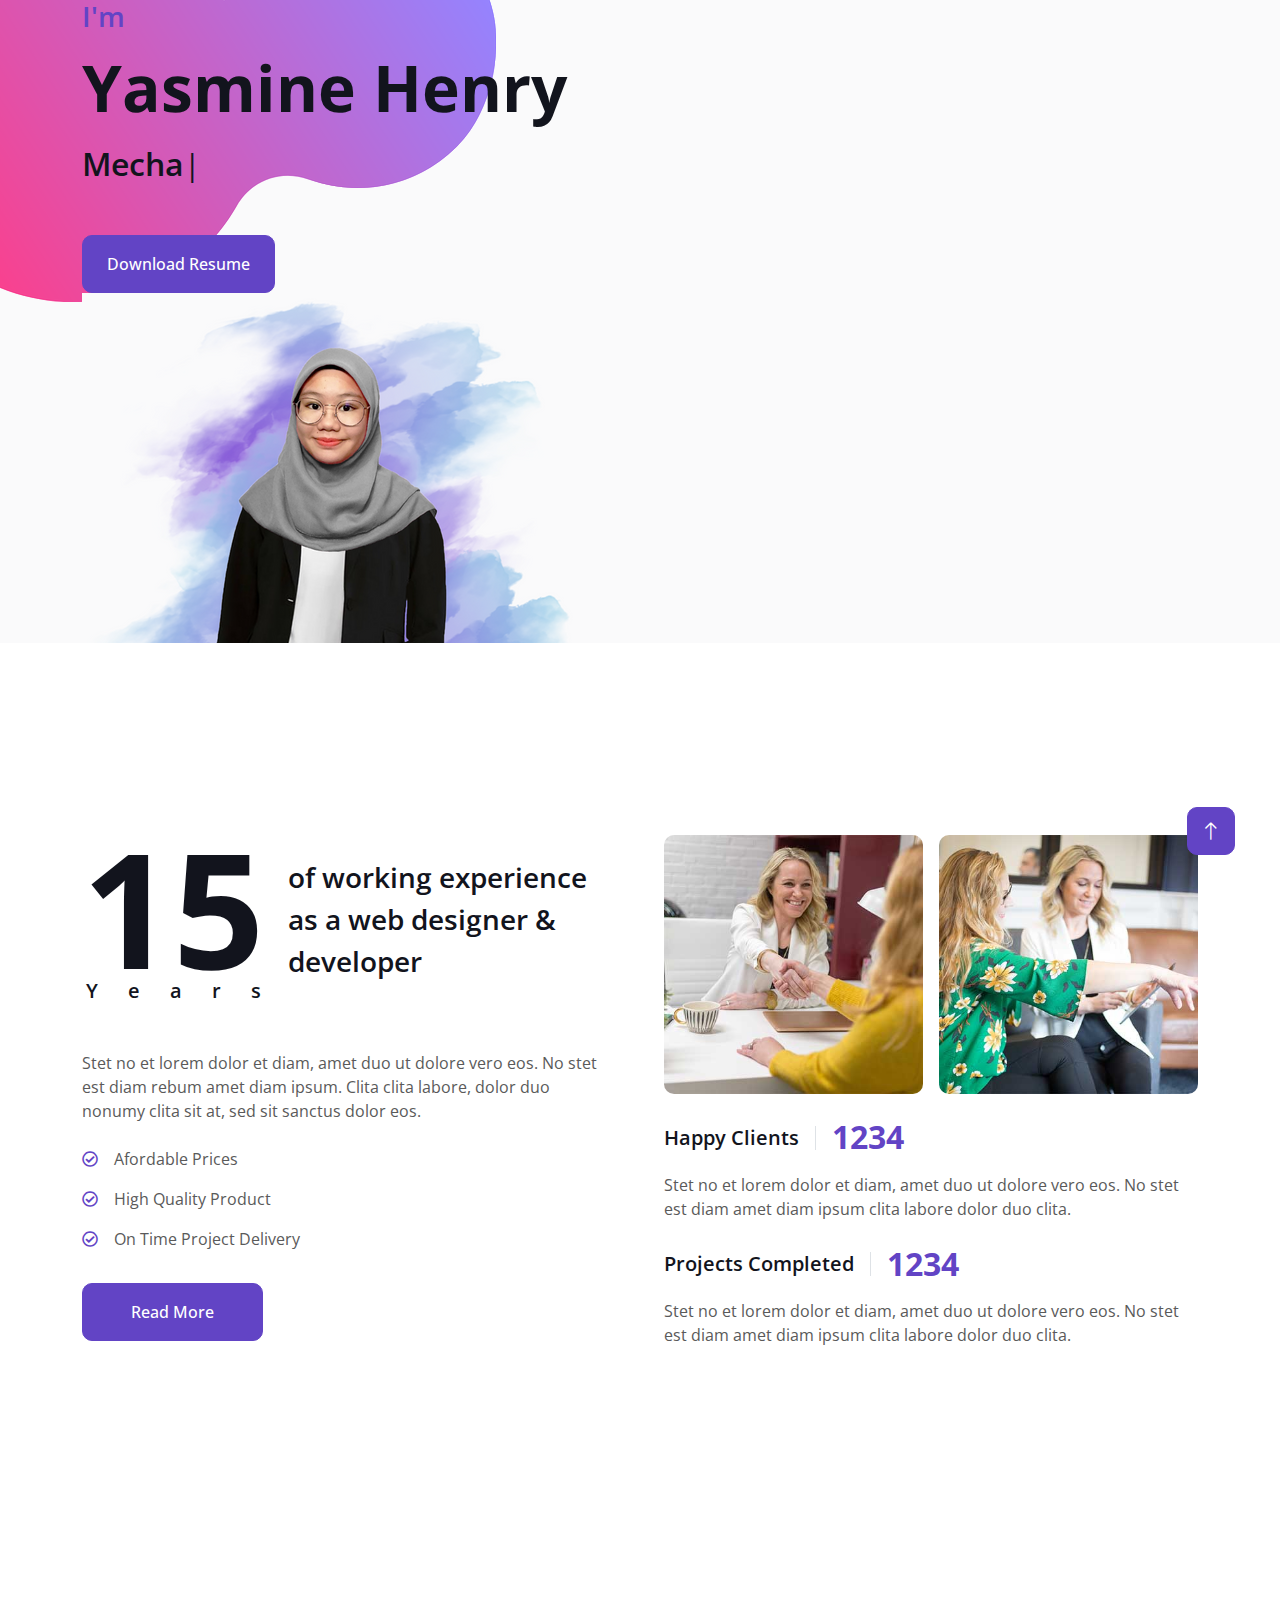
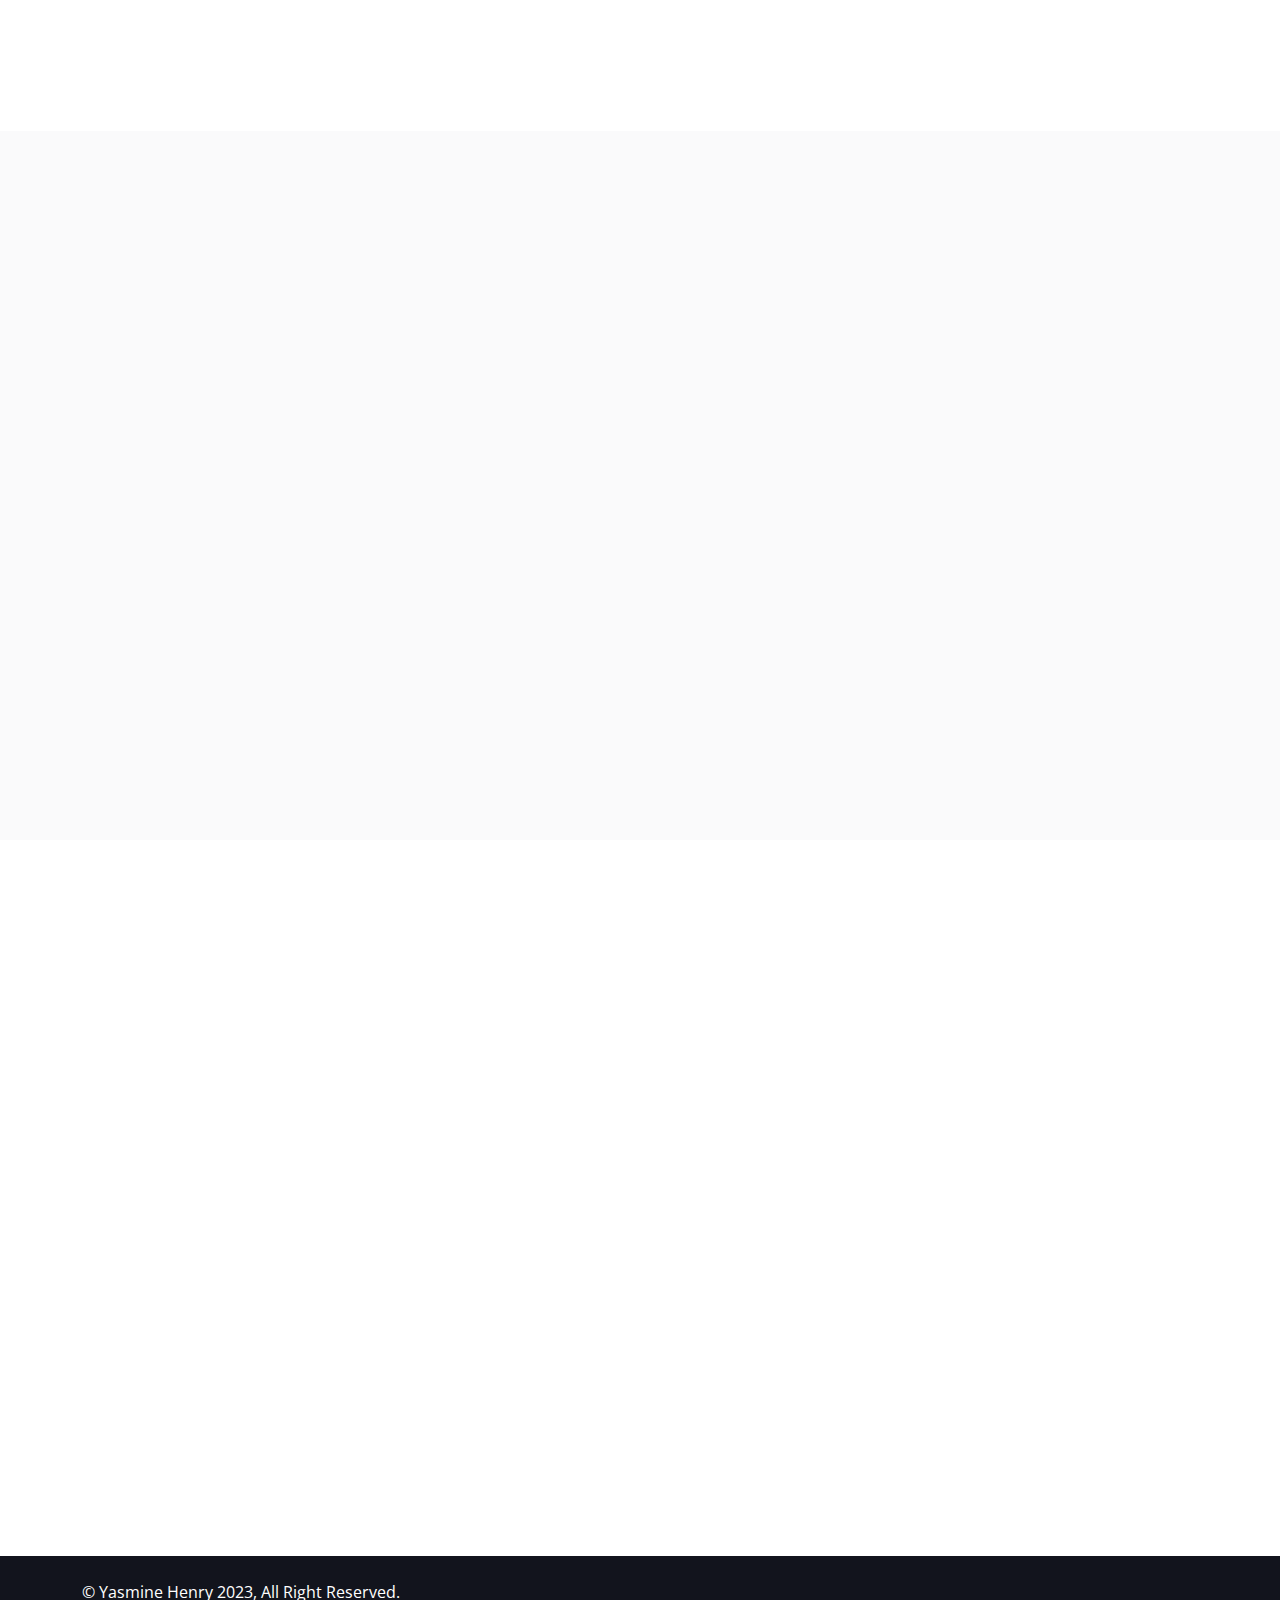
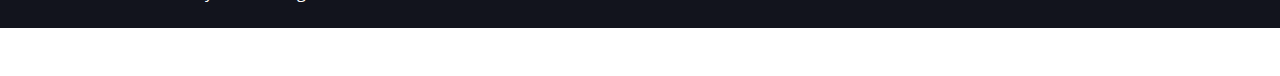
==== commit b90c0abd: "fix download resume #1" ====
--- a/index.html
+++ b/index.html
@@ -77,7 +77,8 @@
                     <h3 class="text-primary mb-3">I'm</h3>
                     <h1 class="display-3 mb-3">Yasmine Henry</h1>
                     <h2 class="typed-text-output d-inline"></h2>
-                    <div class="typed-text d-none">Mechatronic Engineering Student, Software Engineer Intern, Web Developer, Apps Designer
+                    <div class="typed-text d-none">Mechatronic Engineering Student, Software Engineer Intern, Web Developer, Apps Designer</div>
+                    <div class="d-flex align-items-center pt-5"></div>
                         <a href="Document\Yasmine Henry_Resume.pdf" class="btn btn-primary py-3 px-4 me-5">Download Resume</a>
                     </div>
                 </div>
@@ -154,11 +155,23 @@
     </div>
     <!-- About End -->
 
-
     <!-- Expertise Start -->
     <div class="container-xxl py-6 pb-5" id="skill">
         <div class="container">
             <div class="row g-5">
+                <div class="col-lg-6 wow fadeInUp" data-wow-delay="0.1s">
+                    <h1 class="display-5 mb-5">Skills & Experience</h1>
+                    <p class="mb-4">Stet no et lorem dolor et diam, amet duo ut dolore vero eos. No stet est diam rebum amet diam ipsum clita dolor duo clita sit.</p>
+                </div>
+            </div>
+        </div>
+    </div>
+    <!-- Expertise  End -->
+
+    <!-- Expertise Start -->
+    <div class="container-xxl py-6 pb-5" id="skill">
+        <div class="container">
+            <div class="row g-5"> 
                 <div class="col-lg-6 wow fadeInUp" data-wow-delay="0.1s">
                     <h1 class="display-5 mb-5">Skills & Experience</h1>
                     <p class="mb-4">Stet no et lorem dolor et diam, amet duo ut dolore vero eos. No stet est diam rebum amet diam ipsum clita dolor duo clita sit.</p>
@@ -183,15 +196,6 @@
                                     <div class="progress-bar bg-warning" role="progressbar" aria-valuenow="85" aria-valuemin="0" aria-valuemax="100"></div>
                                 </div>
                             </div>
-                            <div class="skill mb-4">
-                                <div class="d-flex justify-content-between">
-                                    <h6 class="font-weight-bold">PHP</h6>
-                                    <h6 class="font-weight-bold">90%</h6>
-                                </div>
-                                <div class="progress">
-                                    <div class="progress-bar bg-danger" role="progressbar" aria-valuenow="90" aria-valuemin="0" aria-valuemax="100"></div>
-                                </div>
-                            </div>
                         </div>
                         <div class="col-md-6">
                             <div class="skill mb-4">
@@ -222,7 +226,7 @@
                                 </div>
                             </div>
                         </div>
-                    </div>
+                    </div>              
                 </div>
                 <div class="col-lg-6 wow fadeInUp" data-wow-delay="0.5s">
                     <ul class="nav nav-pills rounded border border-2 border-primary mb-5">
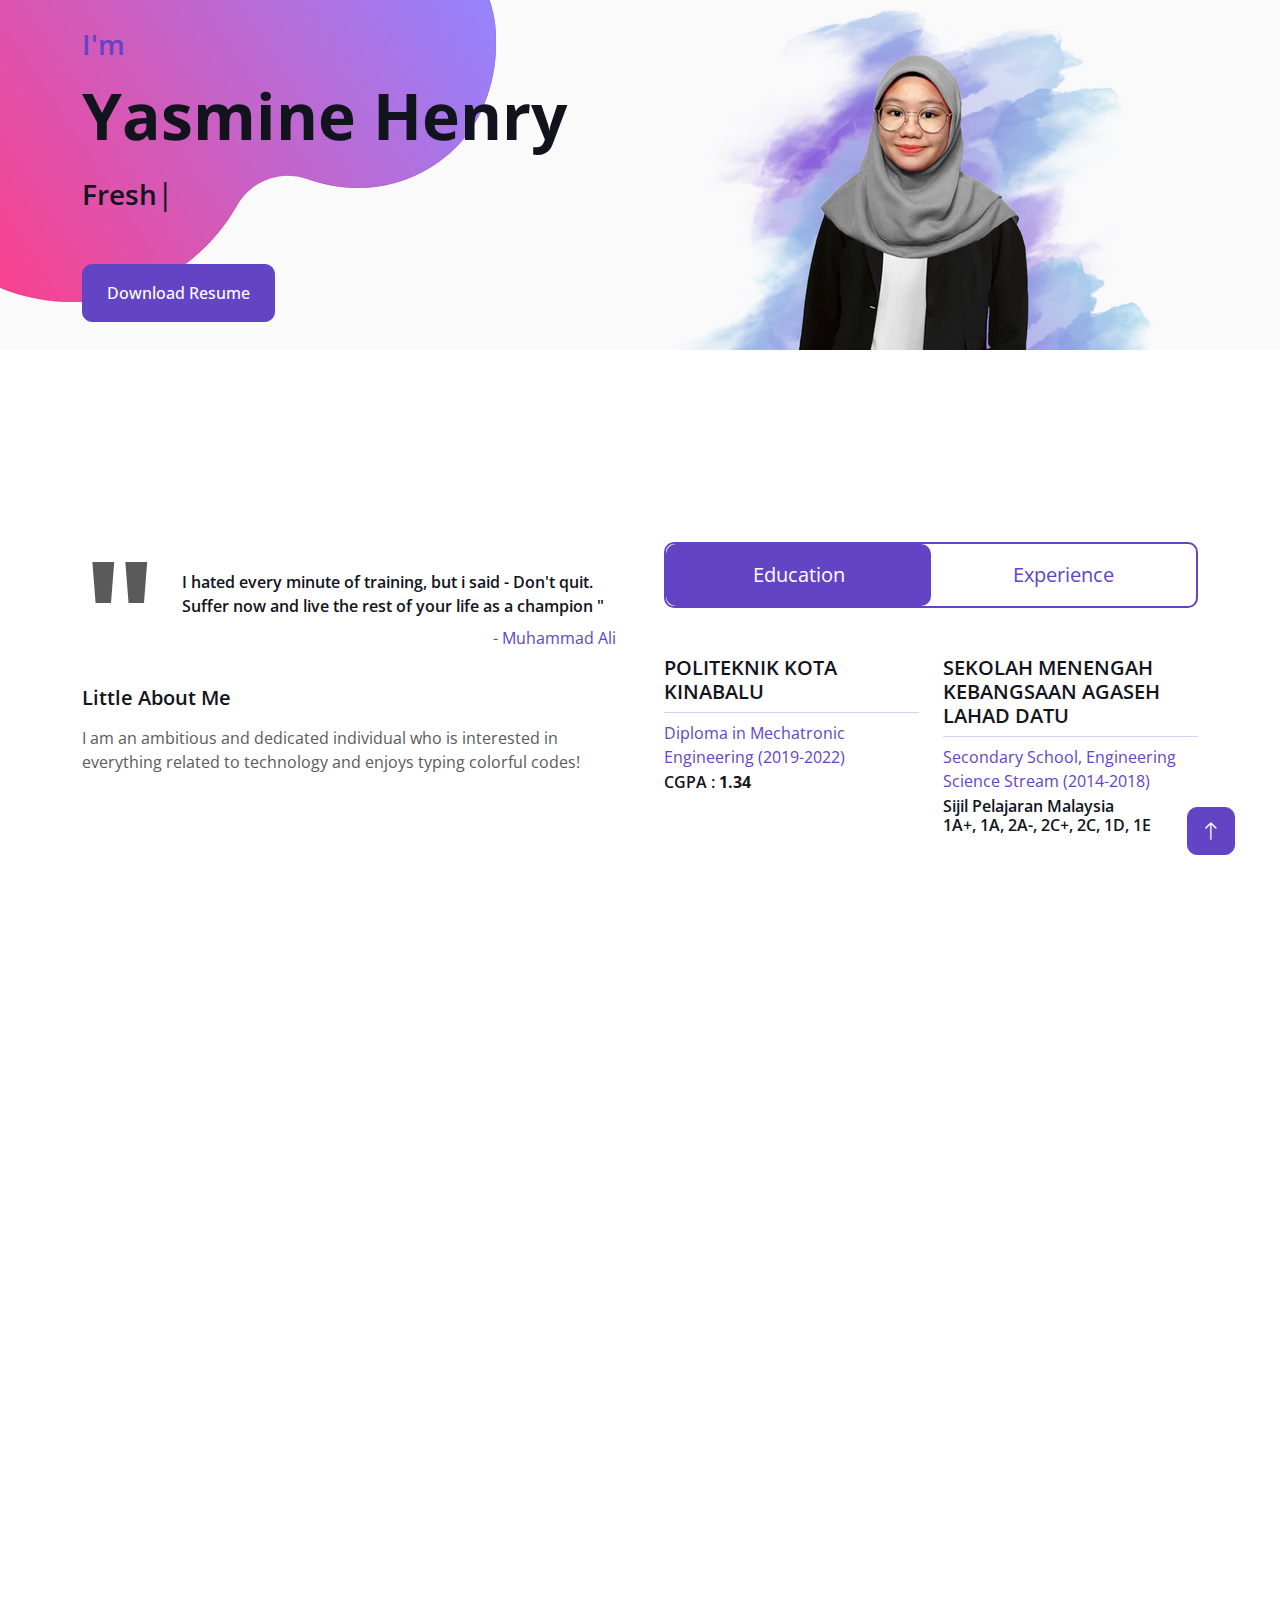
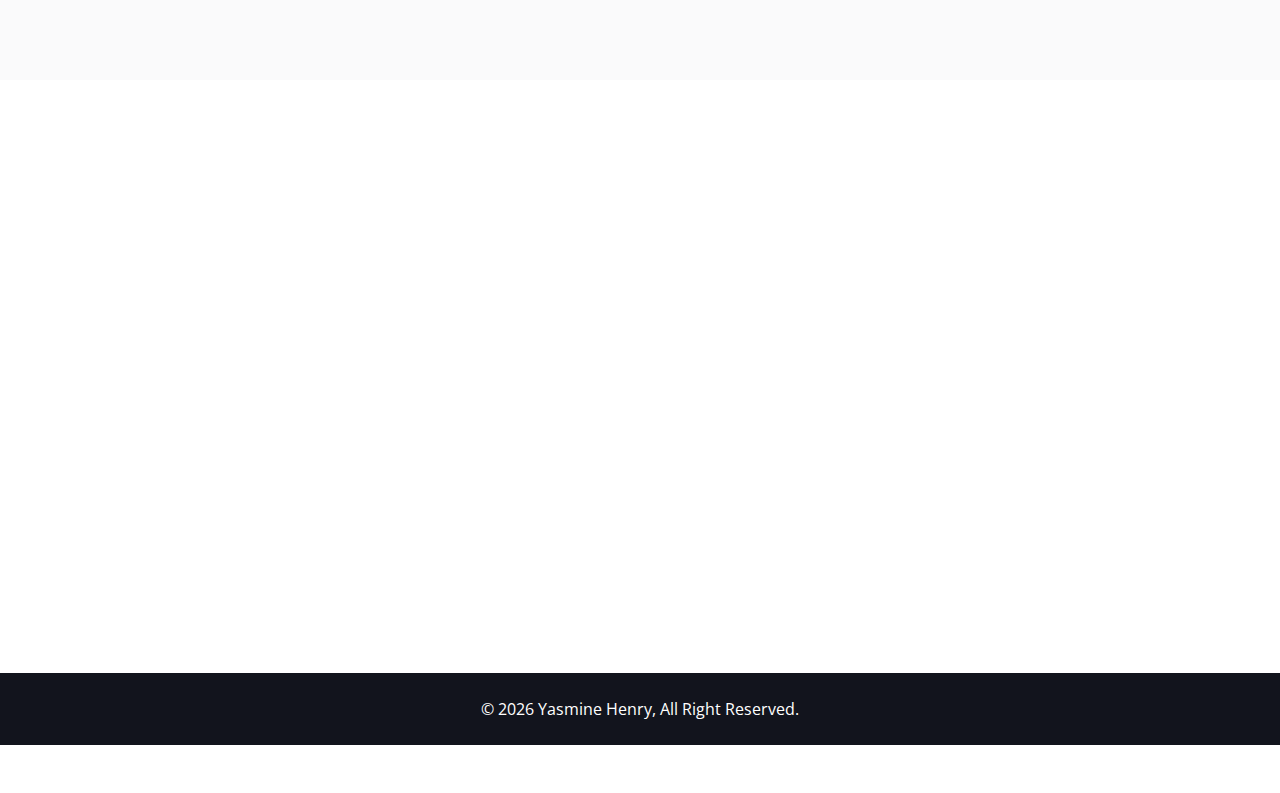
==== commit 4434eaae: "Merge pull request #12 from yasshnry/issue#11" ====
--- a/index.html
+++ b/index.html
@@ -76,9 +76,9 @@
                 <div class="col-lg-6 py-6 pb-0 pt-lg-0">
                     <h3 class="text-primary mb-3">I'm</h3>
                     <h1 class="display-3 mb-3">Yasmine Henry</h1>
-                    <h2 class="typed-text-output d-inline"></h2>
-                    <div class="typed-text d-none">Mechatronic Engineering Student, Software Engineer Intern, Web Developer, Apps Designer</div>
-                    <div class="d-flex align-items-center pt-5"></div>
+                    <h3 class="typed-text-output d-inline"></h3>
+                    <div class="typed-text d-none">Fresh-Grad Mechatronic Engineering , Software Engineering Trainee, Web Developer, Apps Designer, Software Developer</div>
+                    <div class="d-flex align-items-center pt-5">
                         <a href="Document\Yasmine Henry_Resume.pdf" class="btn btn-primary py-3 px-4 me-5">Download Resume</a>
                     </div>
                 </div>
@@ -91,7 +91,7 @@
     <!-- Header End -->
 
 
-    <!-- Video Modal Start -->
+    <!-- Video Modal Start
     <div class="modal modal-video fade" id="videoModal" tabindex="-1" aria-labelledby="exampleModalLabel" aria-hidden="true">
         <div class="modal-dialog">
             <div class="modal-content rounded-0">
@@ -100,7 +100,6 @@
                     <button type="button" class="btn-close" data-bs-dismiss="modal" aria-label="Close"></button>
                 </div>
                 <div class="modal-body">
-                    <!-- 16:9 aspect ratio -->
                     <div class="ratio ratio-16x9">
                         <iframe class="embed-responsive-item" src="" id="video" allowfullscreen allowscriptaccess="always"
                             allow="autoplay"></iframe>
@@ -109,7 +108,7 @@
             </div>
         </div>
     </div>
-    <!-- Video Modal End -->
+    Video Modal End -->
 
 
     <!-- About Start -->
@@ -117,116 +116,20 @@
         <div class="container">
             <div class="row g-5">
                 <div class="col-lg-6 wow fadeInUp" data-wow-delay="0.1s">
-                    <div class="d-flex align-items-center mb-5">
+                    <div class="d-flex align-items-center">
                         <div class="years flex-shrink-0 text-center me-4">
-                            <h1 class="display-1 mb-0">15</h1>
-                            <h5 class="mb-0">Years</h5>
-                        </div>
-                        <h3 class="lh-base mb-0">of working experience as a web designer & developer</h3>
-                    </div>
-                    <p class="mb-4">Stet no et lorem dolor et diam, amet duo ut dolore vero eos. No stet est diam rebum amet diam ipsum. Clita clita labore, dolor duo nonumy clita sit at, sed sit sanctus dolor eos.</p>
-                    <p class="mb-3"><i class="far fa-check-circle text-primary me-3"></i>Afordable Prices</p>
-                    <p class="mb-3"><i class="far fa-check-circle text-primary me-3"></i>High Quality Product</p>
-                    <p class="mb-3"><i class="far fa-check-circle text-primary me-3"></i>On Time Project Delivery</p>
-                    <a class="btn btn-primary py-3 px-5 mt-3" href="">Read More</a>
-                </div>
-                <div class="col-lg-6 wow fadeInUp" data-wow-delay="0.5s">
-                    <div class="row g-3 mb-4">
-                        <div class="col-sm-6">
-                            <img class="img-fluid rounded" src="img/about-1.jpg" alt="">
-                        </div>
-                        <div class="col-sm-6">
-                            <img class="img-fluid rounded" src="img/about-2.jpg" alt="">
-                        </div>
-                    </div>
-                    <div class="d-flex align-items-center mb-3">
-                        <h5 class="border-end pe-3 me-3 mb-0">Happy Clients</h5>
-                        <h2 class="text-primary fw-bold mb-0" data-toggle="counter-up">1234</h2>
-                    </div>
-                    <p class="mb-4">Stet no et lorem dolor et diam, amet duo ut dolore vero eos. No stet est diam amet diam ipsum clita labore dolor duo clita.</p>
-                    <div class="d-flex align-items-center mb-3">
-                        <h5 class="border-end pe-3 me-3 mb-0">Projects Completed</h5>
-                        <h2 class="text-primary fw-bold mb-0" data-toggle="counter-up">1234</h2>
-                    </div>
-                    <p class="mb-0">Stet no et lorem dolor et diam, amet duo ut dolore vero eos. No stet est diam amet diam ipsum clita labore dolor duo clita.</p>
-                </div>
-            </div>
-        </div>
-    </div>
-    <!-- About End -->
-
-    <!-- Expertise Start -->
-    <div class="container-xxl py-6 pb-5" id="skill">
-        <div class="container">
-            <div class="row g-5">
-                <div class="col-lg-6 wow fadeInUp" data-wow-delay="0.1s">
-                    <h1 class="display-5 mb-5">Skills & Experience</h1>
-                    <p class="mb-4">Stet no et lorem dolor et diam, amet duo ut dolore vero eos. No stet est diam rebum amet diam ipsum clita dolor duo clita sit.</p>
-                </div>
-            </div>
-        </div>
-    </div>
-    <!-- Expertise  End -->
-
-    <!-- Expertise Start -->
-    <div class="container-xxl py-6 pb-5" id="skill">
-        <div class="container">
-            <div class="row g-5"> 
-                <div class="col-lg-6 wow fadeInUp" data-wow-delay="0.1s">
-                    <h1 class="display-5 mb-5">Skills & Experience</h1>
-                    <p class="mb-4">Stet no et lorem dolor et diam, amet duo ut dolore vero eos. No stet est diam rebum amet diam ipsum clita dolor duo clita sit.</p>
-                    <h3 class="mb-4">My Skills</h3>
-                    <div class="row align-items-center">
-                        <div class="col-md-6">
-                            <div class="skill mb-4">
-                                <div class="d-flex justify-content-between">
-                                    <h6 class="font-weight-bold">HTML</h6>
-                                    <h6 class="font-weight-bold">95%</h6>
-                                </div>
-                                <div class="progress">
-                                    <div class="progress-bar bg-primary" role="progressbar" aria-valuenow="95" aria-valuemin="0" aria-valuemax="100"></div>
-                                </div>
-                            </div>
-                            <div class="skill mb-4">
-                                <div class="d-flex justify-content-between">
-                                    <h6 class="font-weight-bold">CSS</h6>
-                                    <h6 class="font-weight-bold">85%</h6>
-                                </div>
-                                <div class="progress">
-                                    <div class="progress-bar bg-warning" role="progressbar" aria-valuenow="85" aria-valuemin="0" aria-valuemax="100"></div>
-                                </div>
-                            </div>
-                        </div>
-                        <div class="col-md-6">
-                            <div class="skill mb-4">
-                                <div class="d-flex justify-content-between">
-                                    <h6 class="font-weight-bold">Javascript</h6>
-                                    <h6 class="font-weight-bold">90%</h6>
-                                </div>
-                                <div class="progress">
-                                    <div class="progress-bar bg-danger" role="progressbar" aria-valuenow="90" aria-valuemin="0" aria-valuemax="100"></div>
-                                </div>
-                            </div>
-                            <div class="skill mb-4">
-                                <div class="d-flex justify-content-between">
-                                    <h6 class="font-weight-bold">Angular JS</h6>
-                                    <h6 class="font-weight-bold">95%</h6>
-                                </div>
-                                <div class="progress">
-                                    <div class="progress-bar bg-dark" role="progressbar" aria-valuenow="95" aria-valuemin="0" aria-valuemax="100"></div>
-                                </div>
-                            </div>
-                            <div class="skill mb-4">
-                                <div class="d-flex justify-content-between">
-                                    <h6 class="font-weight-bold">Wordpress</h6>
-                                    <h6 class="font-weight-bold">85%</h6>
-                                </div>
-                                <div class="progress">
-                                    <div class="progress-bar bg-info" role="progressbar" aria-valuenow="85" aria-valuemin="0" aria-valuemax="100"></div>
-                                </div>
-                            </div>
-                        </div>
-                    </div>              
+                            <h7 class="display-1 mb-0">"</h7>
+                        </div>
+                        <div>
+                        <h6 class="lh-base text-justify mb-2">I hated every minute of training, but i said - Don't quit. Suffer now and live the rest of your life as a champion "</h6>
+                        <p class="mb-2 text-primary text-end">- Muhammad Ali</p>
+                        </div>
+                    </div>
+                    <h5 class="pe-3 me-3 mb-3">Little About Me</h5>
+                    <p class="mb-2">I am an ambitious and dedicated individual who is interested in everything related to technology and enjoys typing colorful codes!</p>
+                    <!--<p class="mb-2"><i class="far fa-check-circle text-primary me-3"></i>English</p>
+                    <p class="mb-2"><i class="far fa-check-circle text-primary me-3"></i>Bahasa Melayu</p>
+                    <p class="mb-2"><i class="far fa-check-circle text-primary me-3"></i>Mandarin</p>-->
                 </div>
                 <div class="col-lg-6 wow fadeInUp" data-wow-delay="0.5s">
                     <ul class="nav nav-pills rounded border border-2 border-primary mb-5">
@@ -244,34 +147,268 @@
                                     <h5>POLITEKNIK KOTA KINABALU </h5>
                                     <hr class="text-primary my-2">
                                     <p class="text-primary mb-1">Diploma in Mechatronic Engineering (2019-2022)</p>
-                                    <h6 class="mb-0">Current CGP : 3.95</h6>
+                                    <h6 class="mb-0">CGPA : 
+                                        <h7 class="fw-bold mb-0" data-toggle="counter-up">3.95</h7>
+                                    </h6>
                                 </div>
 
                                 <div class="col-sm-6">
                                     <h5>SEKOLAH MENENGAH KEBANGSAAN AGASEH LAHAD DATU</h5>
                                     <hr class="text-primary my-2">
                                     <p class="text-primary mb-1">Secondary School, Engineering Science Stream (2014-2018)</p>
-                                    <h6 class="mb-0">Sijil Pelajaran Malaysia (1A+, 1A, 2A-, 2C+, 2C, 1D, 1E)</h6>
+                                    <h6 class="mb-0">Sijil Pelajaran Malaysia</h6>
+                                    <h6 class="mb-0">1A+, 1A, 2A-, 2C+, 2C, 1D, 1E</h6>
                                 </div>
  
                             </div>
                         </div>
                         <div id="tab-2" class="tab-pane fade show p-0">
                             <div class="row gy-5 gx-4">
-                                <div class="col-sm-6">
-                                    <h5>Software Enginnering Intern</h5>
+                                <div class="col-sm-12">
+                                    <h5>Software Engineer Trainee</h5>
                                     <hr class="text-primary my-2">
                                     <p class="text-primary mb-1">Phi Software Sdn. Bhd.</p>
-                                    <h6 class="mb-0">4 months & 15 days (20 weeks)</h6>
-                                </div>
-                            </div>
-                        </div>
-                    </div>
-                </div>
-            </div>
-        </div>
-    </div>
-    <!-- Expertise End -->
+                                    <h6 class="mb-0">Approximately 5 months</h6>
+                                </div>
+                            </div>
+                        </div>
+                    </div>
+                </div>
+             </div>
+        </div>
+    </div>
+    <!-- About End -->
+
+    <!-- FYP Start -->
+    <div class="container-xxl py-6 pb-5" id="skill">
+        <div class="container">
+            <div class="row g-5">
+                <div class="col-lg-12 wow fadeInUp" data-wow-delay="0.5s">
+                    <div class="d-flex align-items-center mb-3">
+                        <h5 class="display-5 mb-2">Final Year Project</h5>
+                    </div>
+                    <p class="mb-4">A portable device that detect and improve air quality programmed using Arduino UNO
+                        and NodeMCU ESP8266 as well as monitor and notify user through Blynk
+                        Application on smart phone about the air quality level and store data.
+                        </p>
+                    
+                    <div class="row g-4 portfolio-container wow fadeInUp" data-wow-delay="0.1s">
+                        <div class="col-md-3 portfolio-item">
+                            <div class="portfolio-img rounded overflow-hidden">
+                                <div class="team-item position-relative">
+                                    <img class="img-fluid rounded" src="img/1.png" alt="">
+                                    <div class="team-text bg-white rounded-end">
+                                        <div>
+                                            <h6>Data Display</h6>
+                                            <span>On Blynk Application</span>
+                                        </div>
+                                    </div>
+                                </div>
+                            </div>
+                        </div>
+        
+                        <div class="col-md-3 portfolio-item">
+                            <div class="portfolio-img rounded overflow-hidden">
+                                <div class="team-item position-relative">
+                                    <img class="img-fluid rounded" src="img/2.png" alt="">
+                                    <div class="team-text bg-white rounded-end">
+                                        <div>
+                                            <h6>Notification Alert</h6>
+                                            <span>When air quality reaches dangerous level</span>
+                                        </div>
+                                    </div>
+                                </div>
+                            </div>
+                        </div>
+        
+                        <div class="col-md-3 portfolio-item">
+                            <div class="portfolio-img rounded overflow-hidden">
+                                <div class="team-item position-relative">
+                                    <img class="img-fluid rounded" src="img/3.png" alt="">
+                                    <div class="team-text bg-white rounded-end">
+                                        <div>
+                                            <h6>Structure Design</h6>
+                                            <span>Inside & Outside</span>
+                                        </div>
+                                    </div>
+                                </div>
+                            </div>
+                        </div>
+
+                        <div class="col-md-3 portfolio-item">
+                            <div class="portfolio-img rounded overflow-hidden">
+                                <div class="team-item position-relative">
+                                    <img class="img-fluid rounded" src="img/4.png" alt="">
+                                    <div class="team-text bg-white rounded-end">
+                                        <div>
+                                            <h6>Code Programme</h6>
+                                            <span>On Arduino IDE</span>
+                                        </div>
+                                    </div>
+                                </div>
+                            </div>
+                        </div>
+                    </div>
+                </div>
+            </div>
+        </div>
+    </div>
+    <!-- FYP End -->
+
+    <!-- Software Start -->
+    <div class="container-xxl py-6 pb-5" id="skill">
+        <div class="container">
+            <div class="row g-5"> 
+                <div class="col-lg-6 wow fadeInUp" data-wow-delay="0.1s">
+                    <h1 class="display-5 mb-5">Softwares</h1>
+                    <div class="row align-items-center">
+                        <div class="col-md-6">
+                            <div class="skill mb-4">
+                                <div class="d-flex justify-content-between">
+                                    <h6 class="font-weight-bold">Visual Studio Code</h6>
+                                    <h6 class="font-weight-bold">95%</h6>
+                                </div>
+                                <div class="progress">
+                                    <div class="progress-bar bg-primary" role="progressbar" aria-valuenow="95" aria-valuemin="0" aria-valuemax="100"></div>
+                                </div>
+                            </div>
+                            <div class="skill mb-4">
+                                <div class="d-flex justify-content-between">
+                                    <h6 class="font-weight-bold">Docker</h6>
+                                    <h6 class="font-weight-bold">90%</h6>
+                                </div>
+                                <div class="progress">
+                                    <div class="progress-bar bg-warning" role="progressbar" aria-valuenow="90" aria-valuemin="0" aria-valuemax="100"></div>
+                                </div>
+                            </div>
+                            <div class="skill mb-4">
+                                <div class="d-flex justify-content-between">
+                                    <h6 class="font-weight-bold">Autodesk AutoCAD, Inventor & Fusion 360Arduino IDE</h6>
+                                    <h6 class="font-weight-bold">90%</h6>
+                                </div>
+                                <div class="progress">
+                                    <div class="progress-bar bg-primary" role="progressbar" aria-valuenow="90" aria-valuemin="0" aria-valuemax="100"></div>
+                                </div>
+                            </div>
+                            <div class="skill mb-4">
+                                <div class="d-flex justify-content-between">
+                                    <h6 class="font-weight-bold">Arduino IDE</h6>
+                                    <h6 class="font-weight-bold">90%</h6>
+                                </div>
+                                <div class="progress">
+                                    <div class="progress-bar bg-warning" role="progressbar" aria-valuenow="90" aria-valuemin="0" aria-valuemax="100"></div>
+                                </div>
+                            </div>
+                        </div>
+                        <div class="col-md-6">
+                            <div class="skill mb-4">
+                                <div class="d-flex justify-content-between">
+                                    <h6 class="font-weight-bold">OMRON CX-Programmer</h6>
+                                    <h6 class="font-weight-bold">80%</h6>
+                                </div>
+                                <div class="progress">
+                                    <div class="progress-bar bg-primary" role="progressbar" aria-valuenow="80" aria-valuemin="0" aria-valuemax="100"></div>
+                                </div>
+                            </div>
+                            <div class="skill mb-4">
+                                <div class="d-flex justify-content-between">
+                                    <h6 class="font-weight-bold">MPLAB X IDE</h6>
+                                    <h6 class="font-weight-bold">70%</h6>
+                                </div>
+                                <div class="progress">
+                                    <div class="progress-bar bg-warning" role="progressbar" aria-valuenow="70" aria-valuemin="0" aria-valuemax="100"></div>
+                                </div>
+                            </div>
+                            <div class="skill mb-4">
+                                <div class="d-flex justify-content-between">
+                                    <h6 class="font-weight-bold">Panasonic Control FPWIN Pro 7</h6>
+                                    <h6 class="font-weight-bold">70%</h6>
+                                </div>
+                                <div class="progress">
+                                    <div class="progress-bar bg-primary" role="progressbar" aria-valuenow="70" aria-valuemin="0" aria-valuemax="100"></div>
+                                </div>
+                            </div>
+                            <div class="skill mb-4">
+                                <div class="d-flex justify-content-between">
+                                    <h6 class="font-weight-bold">Adobe Photoshop</h6>
+                                    <h6 class="font-weight-bold">50%</h6>
+                                </div>
+                                <div class="progress">
+                                    <div class="progress-bar bg-warning" role="progressbar" aria-valuenow="50" aria-valuemin="0" aria-valuemax="100"></div>
+                                </div>
+                            </div>
+                        </div>
+                    </div>              
+                </div>
+
+                <div class="col-lg-6 wow fadeInUp" data-wow-delay="0.1s">
+                    <h1 class="display-5 mb-5">Programming Skills</h1>
+                    <div class="row align-items-center">
+                        <div class="col-md-6">
+                            <div class="skill mb-4">
+                                <div class="d-flex justify-content-between">
+                                    <h6 class="font-weight-bold">C</h6>
+                                    <h6 class="font-weight-bold">80%</h6>
+                                </div>
+                                <div class="progress">
+                                    <div class="progress-bar bg-primary" role="progressbar" aria-valuenow="80" aria-valuemin="0" aria-valuemax="100"></div>
+                                </div>
+                            </div>
+                            <div class="skill mb-4">
+                                <div class="d-flex justify-content-between">
+                                    <h6 class="font-weight-bold">HTML</h6>
+                                    <h6 class="font-weight-bold">70%</h6>
+                                </div>
+                                <div class="progress">
+                                    <div class="progress-bar bg-warning" role="progressbar" aria-valuenow="70" aria-valuemin="0" aria-valuemax="100"></div>
+                                </div>
+                            </div>
+                            <div class="skill mb-4">
+                                <div class="d-flex justify-content-between">
+                                    <h6 class="font-weight-bold">CSS</h6>
+                                    <h6 class="font-weight-bold">65%</h6>
+                                </div>
+                                <div class="progress">
+                                    <div class="progress-bar bg-primary" role="progressbar" aria-valuenow="65" aria-valuemin="0" aria-valuemax="100"></div>
+                                </div>
+                            </div>
+                        </div>
+
+                        <div class="col-md-6">
+                            <div class="skill mb-4">
+                                <div class="d-flex justify-content-between">
+                                    <h6 class="font-weight-bold">Python</h6>
+                                    <h6 class="font-weight-bold">50%</h6>
+                                </div>
+                                <div class="progress">
+                                    <div class="progress-bar bg-primary" role="progressbar" aria-valuenow="50" aria-valuemin="0" aria-valuemax="100"></div>
+                                </div>
+                            </div>
+                            <div class="skill mb-4">
+                                <div class="d-flex justify-content-between">
+                                    <h6 class="font-weight-bold">JvaScript</h6>
+                                    <h6 class="font-weight-bold">50%</h6>
+                                </div>
+                                <div class="progress">
+                                    <div class="progress-bar bg-warning" role="progressbar" aria-valuenow="50" aria-valuemin="0" aria-valuemax="100"></div>
+                                </div>
+                            </div> 
+                            <div class="skill mb-4">
+                                <div class="d-flex justify-content-between">
+                                    <h6 class="font-weight-bold">XML</h6>
+                                    <h6 class="font-weight-bold">50%</h6>
+                                </div>
+                                <div class="progress">
+                                    <div class="progress-bar bg-primary" role="progressbar" aria-valuenow="50" aria-valuemin="0" aria-valuemax="100"></div>
+                                </div>
+                            </div>   
+                        </div>    
+                    </div>        
+                </div>
+            </div>
+        </div>
+    </div>
+    <!-- Software End -->
 
 
     <!-- Service Start -->
@@ -345,78 +482,250 @@
         <div class="container">
             <div class="row g-5 mb-5 align-items-center wow fadeInUp" data-wow-delay="0.1s">
                 <div class="col-lg-6">
-                    <h1 class="display-5 mb-0">My Projects</h1>
+                    <h1 class="display-5 mb-0">Involvements</h1>
+                    <p class="mb-4 text-justify">Activities that I had participated during my study at Politeknik Kota Kinabalu and outside personal activities as well as projects that I have contributed during my internship at Phi Software Sdn. Bhd.</p>
+
                 </div>
                 <div class="col-lg-6 text-lg-end">
                     <ul class="list-inline mx-n3 mb-0" id="portfolio-flters">
-                        <li class="mx-3 active" data-filter="*">All Projects</li>
-                        <li class="mx-3" data-filter=".first">UI/UX Design</li>
-                        <li class="mx-3" data-filter=".second">Graphic Design</li>
+                        <li class="mx-3 active" data-filter=".third">All</li>
+                        <li class="mx-3" data-filter=".first">Extra-Curicular Activities</li>
+                        <li class="mx-3" data-filter=".second">Internship Contribution</li>
                     </ul>
                 </div>
             </div>
             <div class="row g-4 portfolio-container wow fadeInUp" data-wow-delay="0.1s">
-                <div class="col-lg-4 col-md-6 portfolio-item first">
-                    <div class="portfolio-img rounded overflow-hidden">
-                        <img class="img-fluid" src="img/project-1.jpg" alt="">
-                        <div class="portfolio-btn">
-                            <a class="btn btn-lg-square btn-outline-secondary border-2 mx-1" href="img/project-1.jpg" data-lightbox="portfolio"><i class="fa fa-eye"></i></a>
-                            <a class="btn btn-lg-square btn-outline-secondary border-2 mx-1" href=""><i class="fa fa-link"></i></a>
-                        </div>
-                    </div>
-                </div>
-                <div class="col-lg-4 col-md-6 portfolio-item second">
-                    <div class="portfolio-img rounded overflow-hidden">
-                        <img class="img-fluid" src="img/project-2.jpg" alt="">
-                        <div class="portfolio-btn">
-                            <a class="btn btn-lg-square btn-outline-secondary border-2 mx-1" href="img/project-2.jpg" data-lightbox="portfolio"><i class="fa fa-eye"></i></a>
-                            <a class="btn btn-lg-square btn-outline-secondary border-2 mx-1" href=""><i class="fa fa-link"></i></a>
-                        </div>
-                    </div>
-                </div>
-                <div class="col-lg-4 col-md-6 portfolio-item first">
-                    <div class="portfolio-img rounded overflow-hidden">
-                        <img class="img-fluid" src="img/project-3.jpg" alt="">
-                        <div class="portfolio-btn">
-                            <a class="btn btn-lg-square btn-outline-secondary border-2 mx-1" href="img/project-3.jpg" data-lightbox="portfolio"><i class="fa fa-eye"></i></a>
-                            <a class="btn btn-lg-square btn-outline-secondary border-2 mx-1" href=""><i class="fa fa-link"></i></a>
-                        </div>
-                    </div>
-                </div>
-                <div class="col-lg-4 col-md-6 portfolio-item second">
-                    <div class="portfolio-img rounded overflow-hidden">
-                        <img class="img-fluid" src="img/project-4.jpg" alt="">
-                        <div class="portfolio-btn">
-                            <a class="btn btn-lg-square btn-outline-secondary border-2 mx-1" href="img/project-4.jpg" data-lightbox="portfolio"><i class="fa fa-eye"></i></a>
-                            <a class="btn btn-lg-square btn-outline-secondary border-2 mx-1" href=""><i class="fa fa-link"></i></a>
-                        </div>
-                    </div>
-                </div>
-                <div class="col-lg-4 col-md-6 portfolio-item first">
-                    <div class="portfolio-img rounded overflow-hidden">
-                        <img class="img-fluid" src="img/project-5.jpg" alt="">
-                        <div class="portfolio-btn">
-                            <a class="btn btn-lg-square btn-outline-secondary border-2 mx-1" href="img/project-5.jpg" data-lightbox="portfolio"><i class="fa fa-eye"></i></a>
-                            <a class="btn btn-lg-square btn-outline-secondary border-2 mx-1" href=""><i class="fa fa-link"></i></a>
-                        </div>
-                    </div>
-                </div>
-                <div class="col-lg-4 col-md-6 portfolio-item second">
-                    <div class="portfolio-img rounded overflow-hidden">
-                        <img class="img-fluid" src="img/project-6.jpg" alt="">
-                        <div class="portfolio-btn">
-                            <a class="btn btn-lg-square btn-outline-secondary border-2 mx-1" href="img/project-6.jpg" data-lightbox="portfolio"><i class="fa fa-eye"></i></a>
-                            <a class="btn btn-lg-square btn-outline-secondary border-2 mx-1" href=""><i class="fa fa-link"></i></a>
-                        </div>
-                    </div>
-                </div>
+                <div class="col-md-3 portfolio-item first third">
+                    <div class="portfolio-img rounded overflow-hidden first third">
+                        <div class="team-item position-relative">
+                            <img class="img-fluid rounded" src="img/px.png" alt="">
+                            <div class="team-text bg-white rounded-end">
+                                <div>
+                                    <h6>Students' Innovation Project Exhibition & Competition (ProjeX-24)</h6>
+                                    <span>Participant (2022)</span>
+                                </div>
+                            </div>
+                        </div>
+                    </div>
+                </div>
+
+                <div class="col-md-3 portfolio-item first third">
+                    <div class="portfolio-img rounded overflow-hidden">
+                        <div class="team-item position-relative">
+                            <img class="img-fluid rounded" src="img/sogip.png" alt="">
+                            <div class="team-text bg-white rounded-end">
+                                <div>
+                                    <h6>SMJ-SOGIP WEEK 2022 Program</h6>
+                                    <span>Participant (2022)</span>
+                                </div>
+                            </div>
+                        </div>
+                    </div>
+                </div>
+
+                <div class="col-md-3 portfolio-item first third">
+                    <div class="portfolio-img rounded overflow-hidden">
+                        <div class="team-item position-relative">
+                            <img class="img-fluid rounded" src="img/entre.png" alt="">
+                            <div class="team-text bg-white rounded-end">
+                                <div>
+                                    <h6>Entrepreneur For Your Future Program</h6>
+                                    <span>Participant (2022)</span>
+                                </div>
+                            </div>
+                        </div>
+                    </div>
+                </div>
+
+                <div class="col-md-3 portfolio-item first third">
+                    <div class="portfolio-img rounded overflow-hidden">
+                        <div class="team-item position-relative">
+                            <img class="img-fluid rounded" src="img/mx.png" alt="">
+                            <div class="team-text bg-white rounded-end">
+                                <div>
+                                    <h6>Mechanical Engineering Innovation Exhibition (MIEX)</h6>
+                                    <span>Participant (2022)</span>
+                                </div>
+                            </div>
+                        </div>
+                    </div>
+                </div>
+
+                <div class="col-md-3 portfolio-item second third">
+                    <div class="portfolio-img rounded overflow-hidden second third">
+                        <div class="team-item position-relative">
+                            <img class="img-fluid rounded" src="img/cb.png" alt="">
+                            <div class="team-text bg-white rounded-end">
+                                <div>
+                                    <h6>Complainbos</h6>
+                                    <span>Website</span>
+                                </div>
+                            </div>
+                        </div>
+                    </div>
+                </div>
+
+                <div class="col-md-3 portfolio-item second third">
+                    <div class="portfolio-img rounded overflow-hidden">
+                        <div class="team-item position-relative">
+                            <img class="img-fluid rounded" src="img/es.png" alt="">
+                            <div class="team-text bg-white rounded-end">
+                                <div>
+                                    <h6>Enersun</h6>
+                                    <span>Website</span>
+                                </div>
+                            </div>
+                        </div>
+                    </div>
+                </div>
+
+                <div class="col-md-3 portfolio-item first third">
+                    <div class="portfolio-img rounded overflow-hidden">
+                        <div class="team-item position-relative">
+                            <img class="img-fluid rounded" src="img/tc.png" alt="">
+                            <div class="team-text bg-white rounded-end">
+                                <div>
+                                    <h6>The Choberries</h6>
+                                    <span>Website</span>
+                                </div>
+                            </div>
+                        </div>
+                    </div>
+                </div>
+
+                <div class="col-md-3 portfolio-item second third">
+                    <div class="portfolio-img rounded overflow-hidden">
+                        <div class="team-item position-relative">
+                            <img class="img-fluid rounded" src="img/smx.png" alt="">
+                            <div class="team-text bg-white rounded-end">
+                                <div>
+                                    <h6>SMSMEX</h6>
+                                    <span>Application</span>
+                                </div>
+                            </div>
+                        </div>
+                    </div>
+                </div>
+
+                <div class="col-md-3 portfolio-item first third">
+                    <div class="portfolio-img rounded overflow-hidden">
+                        <div class="team-item position-relative">
+                            <img class="img-fluid rounded" src="img/mc.png" alt="">
+                            <div class="team-text bg-white rounded-end">
+                                <div>
+                                    <h6>Mechatronz Club</h6>
+                                    <span>Secretary & Club Member (2020-2022)</span>
+                                </div>
+                            </div>
+                        </div>
+                    </div>
+                </div>
+
+                <div class="col-md-3 portfolio-item first third">
+                    <div class="portfolio-img rounded overflow-hidden">
+                        <div class="team-item position-relative">
+                            <img class="img-fluid rounded" src="img/jpkk.png" alt="">
+                            <div class="team-text bg-white rounded-end">
+                                <div>
+                                    <h6>Residential Collage Student Committee</h6>
+                                    <span>Club Member (2019-2020)</span>
+                                </div>
+                            </div>
+                        </div>
+                    </div>
+                </div>
+
+                <div class="col-md-3 portfolio-item third">
+                    <div class="portfolio-img rounded overflow-hidden">
+                        <div class="team-item position-relative">
+                            <img class="img-fluid rounded" src="img/iem.png" alt="">
+                            <div class="team-text bg-white rounded-end">
+                                <div>
+                                    <h6>Institution of Engineers Malaysia (Sabah)</h6>
+                                    <span>Gala Dinner (2022)</span>
+                                </div>
+                            </div>
+                        </div>
+                    </div>
+                </div>
+
+                <div class="col-md-3 portfolio-item first third">
+                    <div class="portfolio-img rounded overflow-hidden">
+                        <div class="team-item position-relative">
+                            <img class="img-fluid rounded" src="img/coc.png" alt="">
+                            <div class="team-text bg-white rounded-end">
+                                <div>
+                                    <h6>Signing Ceremony Certificate of Collaboration</h6>
+                                    <span>representative (2022)</span>
+                                </div>
+                            </div>
+                        </div>
+                    </div>
+                </div>
+
+                <div class="col-md-3 portfolio-item second third">
+                    <div class="portfolio-img rounded overflow-hidden">
+                        <div class="team-item position-relative">
+                            <img class="img-fluid rounded" src="img/sls.png" alt="">
+                            <div class="team-text bg-white rounded-end">
+                                <div>
+                                    <h6>Sabah Law Society</h6>
+                                    <span>Software System</span>
+                                </div>
+                            </div>
+                        </div>
+                    </div>
+                </div>
+
+                <div class="col-md-3 portfolio-item second third">
+                    <div class="portfolio-img rounded overflow-hidden">
+                        <div class="team-item position-relative">
+                            <img class="img-fluid rounded" src="img/mazak.png" alt="">
+                            <div class="team-text bg-white rounded-end">
+                                <div>
+                                    <h6>Mazak</h6>
+                                    <span>Software System</span>
+                                </div>
+                            </div>
+                        </div>
+                    </div>
+                </div>
+
+                <div class="col-md-3 portfolio-item second third">
+                    <div class="portfolio-img rounded overflow-hidden">
+                        <div class="team-item position-relative">
+                            <img class="img-fluid rounded" src="img/ener.png" alt="">
+                            <div class="team-text bg-white rounded-end">
+                                <div>
+                                    <h6>Enersun</h6>
+                                    <span>Software System</span>
+                                </div>
+                            </div>
+                        </div>
+                    </div>
+                </div>
+
+                <div class="col-md-3 portfolio-item second third">
+                    <div class="portfolio-img rounded overflow-hidden">
+                        <div class="team-item position-relative">
+                            <img class="img-fluid rounded" src="img/nstp.png" alt="">
+                            <div class="team-text bg-white rounded-end">
+                                <div>
+                                    <h6>NSTP</h6>
+                                    <span>Software System</span>
+                                </div>
+                            </div>
+                        </div>
+                    </div>
+                </div>
+
             </div>
         </div>
     </div>
     <!-- Projects End -->
 
 
-    <!-- Team Start -->
+    <!-- Team Start
     <div class="container-xxl py-6 pb-5" id="team">
         <div class="container">
             <div class="row g-5 mb-5 wow fadeInUp" data-wow-delay="0.1s">
@@ -467,7 +776,7 @@
             </div>
         </div>
     </div>
-    <!-- Team End -->
+    Team End -->
 
 
     <!-- Testimonial Start -->
@@ -540,9 +849,9 @@
         <div class="container py-5">
             <div class="row g-5 mb-5 wow fadeInUp" data-wow-delay="0.1s">
                 <div class="col-lg-6">
-                    <h1 class="display-5 mb-0">Let's Work Together</h1>
-                </div>
-                <div class="col-lg-6 text-lg-end">
+                    <h1 class="display-5 mb-0">Get In Touch</h1>
+                </div>
+                <!--<div class="col-lg-6 text-lg-end">
                     <a class="btn btn-primary py-3 px-5" href="">Say Hello</a>
                 </div>
             </div>
@@ -564,9 +873,8 @@
                         <a class="btn btn-square btn-primary me-2" href=""><i class="fab fa-youtube"></i></a>
                         <a class="btn btn-square btn-primary me-2" href=""><i class="fab fa-linkedin-in"></i></a>
                     </div>
-                </div>
+                </div>-->
                 <div class="col-lg-7 col-md-6 wow fadeInUp" data-wow-delay="0.5s">
-                    <p class="mb-4">The contact form is currently inactive. Get a functional and working contact form with Ajax & PHP in a few minutes. Just copy and paste the files, add a little code and you're done. <a href="https://htmlcodex.com/contact-form">Download Now</a>.</p>
                     <form>
                         <div class="row g-3">
                             <div class="col-md-6">
@@ -579,12 +887,6 @@
                                 <div class="form-floating">
                                     <input type="email" class="form-control" id="email" placeholder="Your Email">
                                     <label for="email">Your Email</label>
-                                </div>
-                            </div>
-                            <div class="col-12">
-                                <div class="form-floating">
-                                    <input type="text" class="form-control" id="subject" placeholder="Subject">
-                                    <label for="subject">Subject</label>
                                 </div>
                             </div>
                             <div class="col-12">
@@ -623,8 +925,11 @@
     <div class="container-fluid bg-dark text-white py-4">
             <div class="container">
                 <div class="row">
-                    <div class="col-md-6 text-center text-md-start mb-3 mb-md-0">
-                        &copy; <a>Yasmine Henry 2023</a>, All Right Reserved.
+                    <div class="col-md-12 text-center">
+                        &copy; 
+                        <a> 
+                            <script>document.write(new Date().getFullYear());</script> Yasmine Henry, All Right Reserved.
+                        </a>
                     </div>
                    <!-- <div class="col-md-6 text-center text-md-end">
                         Designed By <a class="border-bottom text-secondary" href="https://htmlcodex.com">HTML Codex</a>
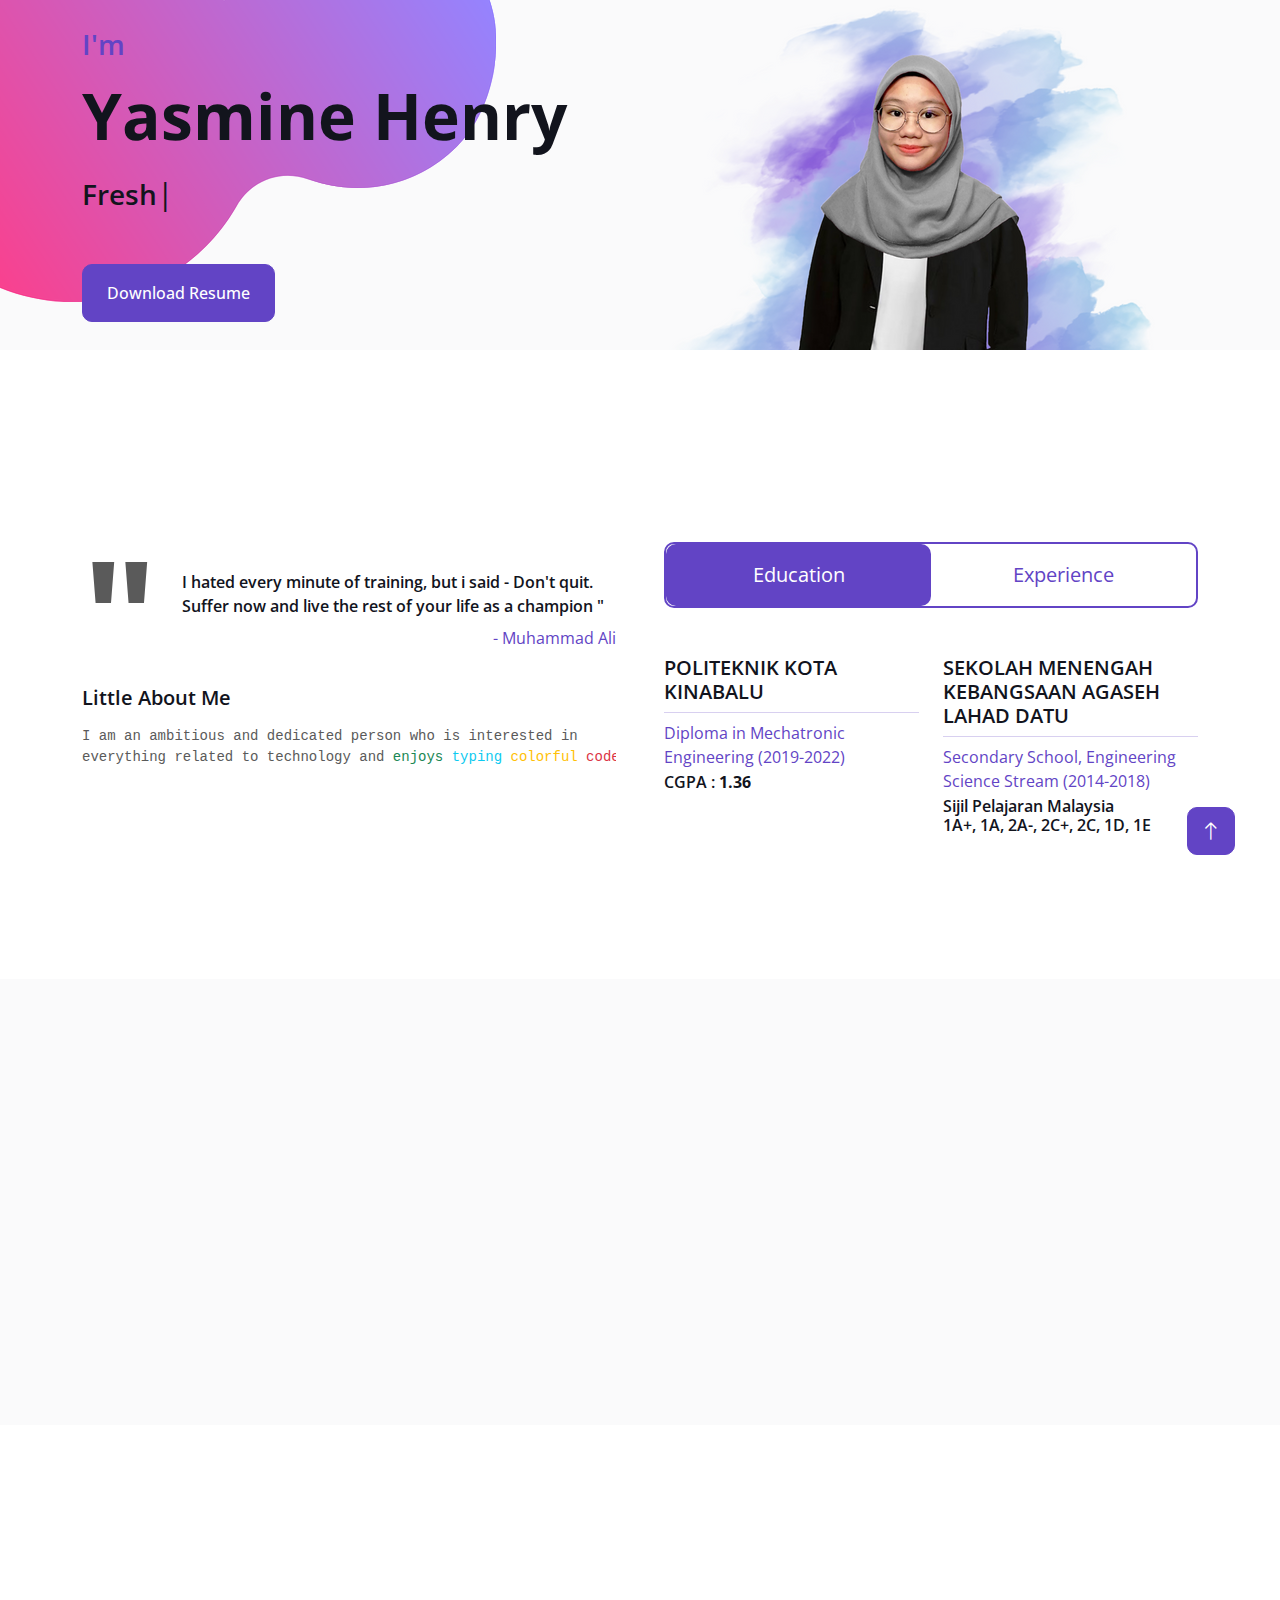
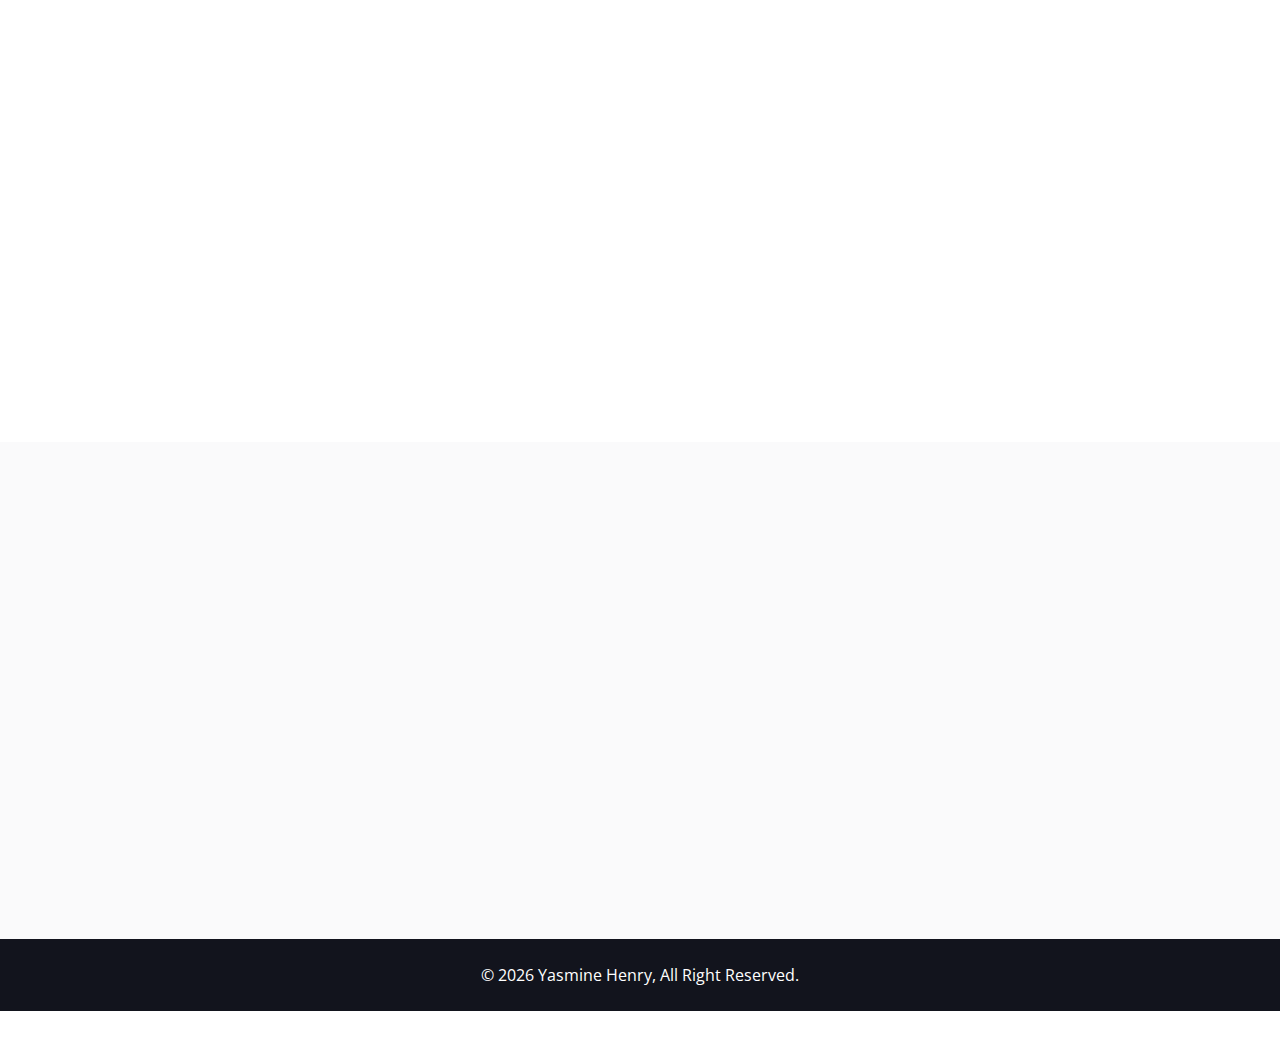
==== commit 396ca69b: "90% done #13" ====
--- a/index.html
+++ b/index.html
@@ -55,13 +55,11 @@
                 <a href="#home" class="nav-item nav-link active">Home</a>
                 <a href="#about" class="nav-item nav-link">About</a>
                 <a href="#skill" class="nav-item nav-link">Skills</a>
-                <a href="#service" class="nav-item nav-link">Services</a>
-            </div>
-
+                <a href="#project" class="nav-item nav-link">Project</a>
+            </div>
             <div class="navbar-nav me-auto py-0">
-                <a href="#project" class="nav-item nav-link">Projects</a>
-                <a href="#team" class="nav-item nav-link">Team</a>
-                <a href="#testimonial" class="nav-item nav-link">Testimonial</a>
+                <a href="#achievements" class="nav-item nav-link">Achievements</a>
+                <a href="#involvements" class="nav-item nav-link">Involvements</a>
                 <a href="#contact" class="nav-item nav-link">Contact</a>
             </div>
         </div>
@@ -79,7 +77,7 @@
                     <h3 class="typed-text-output d-inline"></h3>
                     <div class="typed-text d-none">Fresh-Grad Mechatronic Engineering , Software Engineering Trainee, Web Developer, Apps Designer, Software Developer</div>
                     <div class="d-flex align-items-center pt-5">
-                        <a href="Document\Yasmine Henry_Resume.pdf" class="btn btn-primary py-3 px-4 me-5">Download Resume</a>
+                        <a href="Document/Yasmine_Henry_ Resume.pdf" class="btn btn-primary py-3 px-4 me-5">Download Resume</a>
                     </div>
                 </div>
                 <div class="col-lg-6">
@@ -89,27 +87,6 @@
         </div>
     </div>
     <!-- Header End -->
-
-
-    <!-- Video Modal Start
-    <div class="modal modal-video fade" id="videoModal" tabindex="-1" aria-labelledby="exampleModalLabel" aria-hidden="true">
-        <div class="modal-dialog">
-            <div class="modal-content rounded-0">
-                <div class="modal-header">
-                    <h3 class="modal-title" id="exampleModalLabel">Youtube Video</h3>
-                    <button type="button" class="btn-close" data-bs-dismiss="modal" aria-label="Close"></button>
-                </div>
-                <div class="modal-body">
-                    <div class="ratio ratio-16x9">
-                        <iframe class="embed-responsive-item" src="" id="video" allowfullscreen allowscriptaccess="always"
-                            allow="autoplay"></iframe>
-                    </div>
-                </div>
-            </div>
-        </div>
-    </div>
-    Video Modal End -->
-
 
     <!-- About Start -->
     <div class="container-xxl py-6" id="about">
@@ -126,10 +103,8 @@
                         </div>
                     </div>
                     <h5 class="pe-3 me-3 mb-3">Little About Me</h5>
-                    <p class="mb-2">I am an ambitious and dedicated individual who is interested in everything related to technology and enjoys typing colorful codes!</p>
-                    <!--<p class="mb-2"><i class="far fa-check-circle text-primary me-3"></i>English</p>
-                    <p class="mb-2"><i class="far fa-check-circle text-primary me-3"></i>Bahasa Melayu</p>
-                    <p class="mb-2"><i class="far fa-check-circle text-primary me-3"></i>Mandarin</p>-->
+                    <pre class="mb-2">I am an ambitious and dedicated person who is interested in 
+everything related to technology and <a class="text-success">enjoys</a><a class="text-info"> typing</a><a class="text-warning"> colorful</a><a class="text-danger"> codes!</a></pre>
                 </div>
                 <div class="col-lg-6 wow fadeInUp" data-wow-delay="0.5s">
                     <ul class="nav nav-pills rounded border border-2 border-primary mb-5">
@@ -179,8 +154,163 @@
     </div>
     <!-- About End -->
 
+    <!-- Skill Start -->
+    <div class="container-fluid bg-light py-5 my-5" id="skill">
+        <div class="container">
+            <div class="row g-5"> 
+                <div class="col-lg-6 wow fadeInUp" data-wow-delay="0.1s">
+                    <h1 class="display-5 mb-5">Softwares</h1>
+                    <div class="row align-items-center">
+                        <div class="col-md-6">
+                            <div class="skill mb-4">
+                                <div class="d-flex justify-content-between">
+                                    <h6 class="font-weight-bold">Visual Studio Code</h6>
+                                    <h6 class="font-weight-bold">95%</h6>
+                                </div>
+                                <div class="progress">
+                                    <div class="progress-bar bg-primary" role="progressbar" aria-valuenow="95" aria-valuemin="0" aria-valuemax="100"></div>
+                                </div>
+                            </div>
+                            <div class="skill mb-4">
+                                <div class="d-flex justify-content-between">
+                                    <h6 class="font-weight-bold">Docker</h6>
+                                    <h6 class="font-weight-bold">90%</h6>
+                                </div>
+                                <div class="progress">
+                                    <div class="progress-bar bg-warning" role="progressbar" aria-valuenow="90" aria-valuemin="0" aria-valuemax="100"></div>
+                                </div>
+                            </div>
+                            <div class="skill mb-4">
+                                <div class="d-flex justify-content-between">
+                                    <h6 class="font-weight-bold">Autodesk AutoCAD, Inventor & Fusion 360Arduino IDE</h6>
+                                    <h6 class="font-weight-bold">90%</h6>
+                                </div>
+                                <div class="progress">
+                                    <div class="progress-bar bg-primary" role="progressbar" aria-valuenow="90" aria-valuemin="0" aria-valuemax="100"></div>
+                                </div>
+                            </div>
+                            <div class="skill mb-4">
+                                <div class="d-flex justify-content-between">
+                                    <h6 class="font-weight-bold">Arduino IDE</h6>
+                                    <h6 class="font-weight-bold">90%</h6>
+                                </div>
+                                <div class="progress">
+                                    <div class="progress-bar bg-warning" role="progressbar" aria-valuenow="90" aria-valuemin="0" aria-valuemax="100"></div>
+                                </div>
+                            </div>
+                        </div>
+                        <div class="col-md-6">
+                            <div class="skill mb-4">
+                                <div class="d-flex justify-content-between">
+                                    <h6 class="font-weight-bold">OMRON CX-Programmer</h6>
+                                    <h6 class="font-weight-bold">80%</h6>
+                                </div>
+                                <div class="progress">
+                                    <div class="progress-bar bg-primary" role="progressbar" aria-valuenow="80" aria-valuemin="0" aria-valuemax="100"></div>
+                                </div>
+                            </div>
+                            <div class="skill mb-4">
+                                <div class="d-flex justify-content-between">
+                                    <h6 class="font-weight-bold">MPLAB X IDE</h6>
+                                    <h6 class="font-weight-bold">70%</h6>
+                                </div>
+                                <div class="progress">
+                                    <div class="progress-bar bg-warning" role="progressbar" aria-valuenow="70" aria-valuemin="0" aria-valuemax="100"></div>
+                                </div>
+                            </div>
+                            <div class="skill mb-4">
+                                <div class="d-flex justify-content-between">
+                                    <h6 class="font-weight-bold">Panasonic Control FPWIN Pro 7</h6>
+                                    <h6 class="font-weight-bold">70%</h6>
+                                </div>
+                                <div class="progress">
+                                    <div class="progress-bar bg-primary" role="progressbar" aria-valuenow="70" aria-valuemin="0" aria-valuemax="100"></div>
+                                </div>
+                            </div>
+                            <div class="skill mb-4">
+                                <div class="d-flex justify-content-between">
+                                    <h6 class="font-weight-bold">Adobe Photoshop</h6>
+                                    <h6 class="font-weight-bold">50%</h6>
+                                </div>
+                                <div class="progress">
+                                    <div class="progress-bar bg-warning" role="progressbar" aria-valuenow="50" aria-valuemin="0" aria-valuemax="100"></div>
+                                </div>
+                            </div>
+                        </div>
+                    </div>              
+                </div>
+
+                <div class="col-lg-6 wow fadeInUp" data-wow-delay="0.1s">
+                    <h1 class="display-5 mb-5">Programming Skills</h1>
+                    <div class="row align-items-center">
+                        <div class="col-md-6">
+                            <div class="skill mb-4">
+                                <div class="d-flex justify-content-between">
+                                    <h6 class="font-weight-bold">C</h6>
+                                    <h6 class="font-weight-bold">80%</h6>
+                                </div>
+                                <div class="progress">
+                                    <div class="progress-bar bg-primary" role="progressbar" aria-valuenow="80" aria-valuemin="0" aria-valuemax="100"></div>
+                                </div>
+                            </div>
+                            <div class="skill mb-4">
+                                <div class="d-flex justify-content-between">
+                                    <h6 class="font-weight-bold">HTML</h6>
+                                    <h6 class="font-weight-bold">70%</h6>
+                                </div>
+                                <div class="progress">
+                                    <div class="progress-bar bg-warning" role="progressbar" aria-valuenow="70" aria-valuemin="0" aria-valuemax="100"></div>
+                                </div>
+                            </div>
+                            <div class="skill mb-4">
+                                <div class="d-flex justify-content-between">
+                                    <h6 class="font-weight-bold">CSS</h6>
+                                    <h6 class="font-weight-bold">65%</h6>
+                                </div>
+                                <div class="progress">
+                                    <div class="progress-bar bg-primary" role="progressbar" aria-valuenow="65" aria-valuemin="0" aria-valuemax="100"></div>
+                                </div>
+                            </div>
+                        </div>
+
+                        <div class="col-md-6">
+                            <div class="skill mb-4">
+                                <div class="d-flex justify-content-between">
+                                    <h6 class="font-weight-bold">Python</h6>
+                                    <h6 class="font-weight-bold">50%</h6>
+                                </div>
+                                <div class="progress">
+                                    <div class="progress-bar bg-primary" role="progressbar" aria-valuenow="50" aria-valuemin="0" aria-valuemax="100"></div>
+                                </div>
+                            </div>
+                            <div class="skill mb-4">
+                                <div class="d-flex justify-content-between">
+                                    <h6 class="font-weight-bold">JvaScript</h6>
+                                    <h6 class="font-weight-bold">50%</h6>
+                                </div>
+                                <div class="progress">
+                                    <div class="progress-bar bg-warning" role="progressbar" aria-valuenow="50" aria-valuemin="0" aria-valuemax="100"></div>
+                                </div>
+                            </div> 
+                            <div class="skill mb-4">
+                                <div class="d-flex justify-content-between">
+                                    <h6 class="font-weight-bold">XML</h6>
+                                    <h6 class="font-weight-bold">50%</h6>
+                                </div>
+                                <div class="progress">
+                                    <div class="progress-bar bg-primary" role="progressbar" aria-valuenow="50" aria-valuemin="0" aria-valuemax="100"></div>
+                                </div>
+                            </div>   
+                        </div>    
+                    </div>        
+                </div>
+            </div>
+        </div>
+    </div>
+    <!-- Skill End -->
+
     <!-- FYP Start -->
-    <div class="container-xxl py-6 pb-5" id="skill">
+    <div class="container-xxl py-6 pb-5" id="project">
         <div class="container">
             <div class="row g-5">
                 <div class="col-lg-12 wow fadeInUp" data-wow-delay="0.5s">
@@ -193,11 +323,11 @@
                         </p>
                     
                     <div class="row g-4 portfolio-container wow fadeInUp" data-wow-delay="0.1s">
-                        <div class="col-md-3 portfolio-item">
+                        <div class="col-4 portfolio-item">
                             <div class="portfolio-img rounded overflow-hidden">
                                 <div class="team-item position-relative">
                                     <img class="img-fluid rounded" src="img/1.png" alt="">
-                                    <div class="team-text bg-white rounded-end">
+                                    <div class="team-text bg-white rounded-end p-3">
                                         <div>
                                             <h6>Data Display</h6>
                                             <span>On Blynk Application</span>
@@ -207,11 +337,11 @@
                             </div>
                         </div>
         
-                        <div class="col-md-3 portfolio-item">
+                        <div class="col-4 portfolio-item">
                             <div class="portfolio-img rounded overflow-hidden">
                                 <div class="team-item position-relative">
                                     <img class="img-fluid rounded" src="img/2.png" alt="">
-                                    <div class="team-text bg-white rounded-end">
+                                    <div class="team-text bg-white rounded-end p-3">
                                         <div>
                                             <h6>Notification Alert</h6>
                                             <span>When air quality reaches dangerous level</span>
@@ -221,11 +351,11 @@
                             </div>
                         </div>
         
-                        <div class="col-md-3 portfolio-item">
+                        <div class="col-4 portfolio-item">
                             <div class="portfolio-img rounded overflow-hidden">
                                 <div class="team-item position-relative">
                                     <img class="img-fluid rounded" src="img/3.png" alt="">
-                                    <div class="team-text bg-white rounded-end">
+                                    <div class="team-text bg-white rounded-end p-3">
                                         <div>
                                             <h6>Structure Design</h6>
                                             <span>Inside & Outside</span>
@@ -234,20 +364,6 @@
                                 </div>
                             </div>
                         </div>
-
-                        <div class="col-md-3 portfolio-item">
-                            <div class="portfolio-img rounded overflow-hidden">
-                                <div class="team-item position-relative">
-                                    <img class="img-fluid rounded" src="img/4.png" alt="">
-                                    <div class="team-text bg-white rounded-end">
-                                        <div>
-                                            <h6>Code Programme</h6>
-                                            <span>On Arduino IDE</span>
-                                        </div>
-                                    </div>
-                                </div>
-                            </div>
-                        </div>
                     </div>
                 </div>
             </div>
@@ -255,236 +371,79 @@
     </div>
     <!-- FYP End -->
 
-    <!-- Software Start -->
-    <div class="container-xxl py-6 pb-5" id="skill">
-        <div class="container">
-            <div class="row g-5"> 
-                <div class="col-lg-6 wow fadeInUp" data-wow-delay="0.1s">
-                    <h1 class="display-5 mb-5">Softwares</h1>
-                    <div class="row align-items-center">
-                        <div class="col-md-6">
-                            <div class="skill mb-4">
-                                <div class="d-flex justify-content-between">
-                                    <h6 class="font-weight-bold">Visual Studio Code</h6>
-                                    <h6 class="font-weight-bold">95%</h6>
-                                </div>
-                                <div class="progress">
-                                    <div class="progress-bar bg-primary" role="progressbar" aria-valuenow="95" aria-valuemin="0" aria-valuemax="100"></div>
-                                </div>
-                            </div>
-                            <div class="skill mb-4">
-                                <div class="d-flex justify-content-between">
-                                    <h6 class="font-weight-bold">Docker</h6>
-                                    <h6 class="font-weight-bold">90%</h6>
-                                </div>
-                                <div class="progress">
-                                    <div class="progress-bar bg-warning" role="progressbar" aria-valuenow="90" aria-valuemin="0" aria-valuemax="100"></div>
-                                </div>
-                            </div>
-                            <div class="skill mb-4">
-                                <div class="d-flex justify-content-between">
-                                    <h6 class="font-weight-bold">Autodesk AutoCAD, Inventor & Fusion 360Arduino IDE</h6>
-                                    <h6 class="font-weight-bold">90%</h6>
-                                </div>
-                                <div class="progress">
-                                    <div class="progress-bar bg-primary" role="progressbar" aria-valuenow="90" aria-valuemin="0" aria-valuemax="100"></div>
-                                </div>
-                            </div>
-                            <div class="skill mb-4">
-                                <div class="d-flex justify-content-between">
-                                    <h6 class="font-weight-bold">Arduino IDE</h6>
-                                    <h6 class="font-weight-bold">90%</h6>
-                                </div>
-                                <div class="progress">
-                                    <div class="progress-bar bg-warning" role="progressbar" aria-valuenow="90" aria-valuemin="0" aria-valuemax="100"></div>
-                                </div>
-                            </div>
-                        </div>
-                        <div class="col-md-6">
-                            <div class="skill mb-4">
-                                <div class="d-flex justify-content-between">
-                                    <h6 class="font-weight-bold">OMRON CX-Programmer</h6>
-                                    <h6 class="font-weight-bold">80%</h6>
-                                </div>
-                                <div class="progress">
-                                    <div class="progress-bar bg-primary" role="progressbar" aria-valuenow="80" aria-valuemin="0" aria-valuemax="100"></div>
-                                </div>
-                            </div>
-                            <div class="skill mb-4">
-                                <div class="d-flex justify-content-between">
-                                    <h6 class="font-weight-bold">MPLAB X IDE</h6>
-                                    <h6 class="font-weight-bold">70%</h6>
-                                </div>
-                                <div class="progress">
-                                    <div class="progress-bar bg-warning" role="progressbar" aria-valuenow="70" aria-valuemin="0" aria-valuemax="100"></div>
-                                </div>
-                            </div>
-                            <div class="skill mb-4">
-                                <div class="d-flex justify-content-between">
-                                    <h6 class="font-weight-bold">Panasonic Control FPWIN Pro 7</h6>
-                                    <h6 class="font-weight-bold">70%</h6>
-                                </div>
-                                <div class="progress">
-                                    <div class="progress-bar bg-primary" role="progressbar" aria-valuenow="70" aria-valuemin="0" aria-valuemax="100"></div>
-                                </div>
-                            </div>
-                            <div class="skill mb-4">
-                                <div class="d-flex justify-content-between">
-                                    <h6 class="font-weight-bold">Adobe Photoshop</h6>
-                                    <h6 class="font-weight-bold">50%</h6>
-                                </div>
-                                <div class="progress">
-                                    <div class="progress-bar bg-warning" role="progressbar" aria-valuenow="50" aria-valuemin="0" aria-valuemax="100"></div>
-                                </div>
-                            </div>
-                        </div>
-                    </div>              
-                </div>
-
-                <div class="col-lg-6 wow fadeInUp" data-wow-delay="0.1s">
-                    <h1 class="display-5 mb-5">Programming Skills</h1>
-                    <div class="row align-items-center">
-                        <div class="col-md-6">
-                            <div class="skill mb-4">
-                                <div class="d-flex justify-content-between">
-                                    <h6 class="font-weight-bold">C</h6>
-                                    <h6 class="font-weight-bold">80%</h6>
-                                </div>
-                                <div class="progress">
-                                    <div class="progress-bar bg-primary" role="progressbar" aria-valuenow="80" aria-valuemin="0" aria-valuemax="100"></div>
-                                </div>
-                            </div>
-                            <div class="skill mb-4">
-                                <div class="d-flex justify-content-between">
-                                    <h6 class="font-weight-bold">HTML</h6>
-                                    <h6 class="font-weight-bold">70%</h6>
-                                </div>
-                                <div class="progress">
-                                    <div class="progress-bar bg-warning" role="progressbar" aria-valuenow="70" aria-valuemin="0" aria-valuemax="100"></div>
-                                </div>
-                            </div>
-                            <div class="skill mb-4">
-                                <div class="d-flex justify-content-between">
-                                    <h6 class="font-weight-bold">CSS</h6>
-                                    <h6 class="font-weight-bold">65%</h6>
-                                </div>
-                                <div class="progress">
-                                    <div class="progress-bar bg-primary" role="progressbar" aria-valuenow="65" aria-valuemin="0" aria-valuemax="100"></div>
-                                </div>
-                            </div>
-                        </div>
-
-                        <div class="col-md-6">
-                            <div class="skill mb-4">
-                                <div class="d-flex justify-content-between">
-                                    <h6 class="font-weight-bold">Python</h6>
-                                    <h6 class="font-weight-bold">50%</h6>
-                                </div>
-                                <div class="progress">
-                                    <div class="progress-bar bg-primary" role="progressbar" aria-valuenow="50" aria-valuemin="0" aria-valuemax="100"></div>
-                                </div>
-                            </div>
-                            <div class="skill mb-4">
-                                <div class="d-flex justify-content-between">
-                                    <h6 class="font-weight-bold">JvaScript</h6>
-                                    <h6 class="font-weight-bold">50%</h6>
-                                </div>
-                                <div class="progress">
-                                    <div class="progress-bar bg-warning" role="progressbar" aria-valuenow="50" aria-valuemin="0" aria-valuemax="100"></div>
-                                </div>
-                            </div> 
-                            <div class="skill mb-4">
-                                <div class="d-flex justify-content-between">
-                                    <h6 class="font-weight-bold">XML</h6>
-                                    <h6 class="font-weight-bold">50%</h6>
-                                </div>
-                                <div class="progress">
-                                    <div class="progress-bar bg-primary" role="progressbar" aria-valuenow="50" aria-valuemin="0" aria-valuemax="100"></div>
-                                </div>
-                            </div>   
-                        </div>    
-                    </div>        
-                </div>
-            </div>
-        </div>
-    </div>
-    <!-- Software End -->
-
-
-    <!-- Service Start -->
-    <div class="container-fluid bg-light my-5 py-6" id="service">
-        <div class="container">
-            <div class="row g-5 mb-5 wow fadeInUp" data-wow-delay="0.1s">
-                <div class="col-lg-6">
-                    <h1 class="display-5 mb-0">My Services</h1>
-                </div>
-                <div class="col-lg-6 text-lg-end">
-                    <a class="btn btn-primary py-3 px-5" href="">Hire Me</a>
-                </div>
-            </div>
-            <div class="row g-4">
-                <div class="col-lg-6 wow fadeInUp" data-wow-delay="0.1s">
-                    <div class="service-item d-flex flex-column flex-sm-row bg-white rounded h-100 p-4 p-lg-5">
-                        <div class="bg-icon flex-shrink-0 mb-3">
-                            <i class="fa fa-crop-alt fa-2x text-dark"></i>
-                        </div>
-                        <div class="ms-sm-4">
-                            <h4 class="mb-3">Creative Design</h4>
-                            <h6 class="mb-3">Start from <span class="text-primary">$199</span></h6>
-                            <span>Stet lorem dolor diam amet vero eos. No stet est diam amet diam ipsum. Clita dolor duo clita sit sed sit dolor eos.</span>
-                        </div>
-                    </div>
-                </div>
-                <div class="col-lg-6 wow fadeInUp" data-wow-delay="0.3s">
-                    <div class="service-item d-flex flex-column flex-sm-row bg-white rounded h-100 p-4 p-lg-5">
-                        <div class="bg-icon flex-shrink-0 mb-3">
-                            <i class="fa fa-code-branch fa-2x text-dark"></i>
-                        </div>
-                        <div class="ms-sm-4">
-                            <h4 class="mb-3">Graphic Design</h4>
-                            <h6 class="mb-3">Start from <span class="text-primary">$199</span></h6>
-                            <span>Stet lorem dolor diam amet vero eos. No stet est diam amet diam ipsum. Clita dolor duo clita sit sed sit dolor eos.</span>
-                        </div>
-                    </div>
-                </div>
-                <div class="col-lg-6 wow fadeInUp" data-wow-delay="0.1s">
-                    <div class="service-item d-flex flex-column flex-sm-row bg-white rounded h-100 p-4 p-lg-5">
-                        <div class="bg-icon flex-shrink-0 mb-3">
-                            <i class="fa fa-code fa-2x text-dark"></i>
-                        </div>
-                        <div class="ms-sm-4">
-                            <h4 class="mb-3">Web Design</h4>
-                            <h6 class="mb-3">Start from <span class="text-primary">$199</span></h6>
-                            <span>Stet lorem dolor diam amet vero eos. No stet est diam amet diam ipsum. Clita dolor duo clita sit sed sit dolor eos.</span>
-                        </div>
-                    </div>
-                </div>
-                <div class="col-lg-6 wow fadeInUp" data-wow-delay="0.3s">
-                    <div class="service-item d-flex flex-column flex-sm-row bg-white rounded h-100 p-4 p-lg-5">
-                        <div class="bg-icon flex-shrink-0 mb-3">
-                            <i class="fa fa-laptop-code fa-2x text-dark"></i>
-                        </div>
-                        <div class="ms-sm-4">
-                            <h4 class="mb-3">UI/UX Design</h4>
-                            <h6 class="mb-3">Start from <span class="text-primary">$199</span></h6>
-                            <span>Stet lorem dolor diam amet vero eos. No stet est diam amet diam ipsum. Clita dolor duo clita sit sed sit dolor eos.</span>
-                        </div>
-                    </div>
-                </div>
-            </div>
-        </div>
-    </div>
-    <!-- Service End -->
-
-
-    <!-- Projects Start -->
-    <div class="container-xxl py-6 pt-5" id="project">
+
+    <!-- Achievements Start -->
+    <div class="container-fluid bg-light py-5 my-5" id="achievements">
+        <div class="container-fluid py-5">
+            <h1 class="display-5 text-center mb-5 wow fadeInUp" data-wow-delay="0.1s">Achievement</h1>
+            <div class="row justify-content-center">
+                <div class="col-lg-3 d-none d-lg-block">
+                    <div class="testimonial-left h-100">
+                        <img class="img-fluid wow fadeIn" data-wow-delay="0.1s" src="img/24.png" alt="">
+                        <img class="img-fluid wow fadeIn" data-wow-delay="0.3s" src="img/26.png" alt="">
+                        <img class="img-fluid wow fadeIn" data-wow-delay="0.5s" src="img/28.png" alt="">
+                    </div>
+                </div>
+                <div class="col-lg-6 wow fadeInUp" data-wow-delay="0.5s">
+                    <div class="owl-carousel testimonial-carousel">
+                        <div class="testimonial-item text-center">
+                            <div class="position-relative">
+                                <img class="img-fluid p-2 mx-auto" src="img/a1.png" alt="">
+                                <i class="text-primary"></i>
+                            </div>
+                            <p class="fs-5 fst-italic">1st Runner Up -Research Fundamental Category</p>
+                            <hr class="w-25 mx-auto">
+                            <h5>Students' Innovation Project Exhibition & Competition (ProjeX-24)</h5>
+                            <span>2022</span>
+                        </div>
+                        <div class="testimonial-item text-center">
+                            <div class="position-relative">
+                                <img class="img-fluid p-2 mx-auto" src="img/a2.png" alt="">
+                                <i class="text-primary"></i>
+                            </div>
+                            <p class="fs-7 fst-italic">1st Semester : 3.84 | 2nd Semester : 4.00 | 3rd Semester : 3.98</p>
+                            <p class="fs-7 fst-italic">4th Semester : 4.00 | 5th Semester : 3.93</p>
+                                
+                            <hr class="w-25 mx-auto">
+                            <h5>Head of Department's Award (GPA above 3.50)</h5>
+                            <span>Dec 2019 - Dec 2022</span>
+                        </div>
+                        <div class="testimonial-item text-center">
+                            <div class="position-relative">
+                                <img class="p-2 mx-auto" src="img/a3.png" alt="">
+                                <i class="text-primary"></i>
+                            </div>
+                            <p class="fs-5 fst-italic">Best Poster</p>
+                            <hr class="w-25 mx-auto">
+                            <h5>Mechanical Engineering Innovation Exhibition (MIEX)</h5>
+                            <span>2022</span>
+                        </div>
+                    </div>
+                </div>
+                <div class="col-lg-3 d-none d-lg-block">
+                    <div class="testimonial-right h-100">
+                        <img class="img-fluid wow fadeIn" data-wow-delay="0.1s" src="img/23.png" alt="">
+                        <img class="img-fluid wow fadeIn" data-wow-delay="0.3s" src="img/25.png" alt="">
+                        <img class="img-fluid wow fadeIn" data-wow-delay="0.5s" src="img/27.png" alt="">
+                    </div>
+                </div>
+            </div>
+        </div>
+    </div>
+    <!-- Achievements End -->
+
+
+    <!-- Involvements Start -->
+    <div class="container-fluid py-5 my-5" id="involvements">
         <div class="container">
             <div class="row g-5 mb-5 align-items-center wow fadeInUp" data-wow-delay="0.1s">
                 <div class="col-lg-6">
-                    <h1 class="display-5 mb-0">Involvements</h1>
-                    <p class="mb-4 text-justify">Activities that I had participated during my study at Politeknik Kota Kinabalu and outside personal activities as well as projects that I have contributed during my internship at Phi Software Sdn. Bhd.</p>
-
+                    <h1 class="display-5 mb-3">Involvements</h1>
+                    <p class="mb-0">Activities in which I participated inside and outside of my studies, as well as projects which I contributed during my internship.</p>
+                    <p class="mb-0">Every projects I participated on as an intern was originally owned by</p>
+                    <ul class="list-inline mb-0" id="portfolio-flters">
+                    <li><a href="https://www.phisoft.my/">Phi Software Sdn. Bhd.</a></li>
+                    </ul>
                 </div>
                 <div class="col-lg-6 text-lg-end">
                     <ul class="list-inline mx-n3 mb-0" id="portfolio-flters">
@@ -499,7 +458,7 @@
                     <div class="portfolio-img rounded overflow-hidden first third">
                         <div class="team-item position-relative">
                             <img class="img-fluid rounded" src="img/px.png" alt="">
-                            <div class="team-text bg-white rounded-end">
+                            <div class="team-text bg-white rounded-end p-2">
                                 <div>
                                     <h6>Students' Innovation Project Exhibition & Competition (ProjeX-24)</h6>
                                     <span>Participant (2022)</span>
@@ -513,7 +472,7 @@
                     <div class="portfolio-img rounded overflow-hidden">
                         <div class="team-item position-relative">
                             <img class="img-fluid rounded" src="img/sogip.png" alt="">
-                            <div class="team-text bg-white rounded-end">
+                            <div class="team-text bg-white rounded-end p-2">
                                 <div>
                                     <h6>SMJ-SOGIP WEEK 2022 Program</h6>
                                     <span>Participant (2022)</span>
@@ -527,7 +486,7 @@
                     <div class="portfolio-img rounded overflow-hidden">
                         <div class="team-item position-relative">
                             <img class="img-fluid rounded" src="img/entre.png" alt="">
-                            <div class="team-text bg-white rounded-end">
+                            <div class="team-text bg-white rounded-end p-2">
                                 <div>
                                     <h6>Entrepreneur For Your Future Program</h6>
                                     <span>Participant (2022)</span>
@@ -541,7 +500,7 @@
                     <div class="portfolio-img rounded overflow-hidden">
                         <div class="team-item position-relative">
                             <img class="img-fluid rounded" src="img/mx.png" alt="">
-                            <div class="team-text bg-white rounded-end">
+                            <div class="team-text bg-white rounded-end p-2">
                                 <div>
                                     <h6>Mechanical Engineering Innovation Exhibition (MIEX)</h6>
                                     <span>Participant (2022)</span>
@@ -555,7 +514,7 @@
                     <div class="portfolio-img rounded overflow-hidden second third">
                         <div class="team-item position-relative">
                             <img class="img-fluid rounded" src="img/cb.png" alt="">
-                            <div class="team-text bg-white rounded-end">
+                            <div class="team-text bg-white rounded-end p-2">
                                 <div>
                                     <h6>Complainbos</h6>
                                     <span>Website</span>
@@ -569,9 +528,9 @@
                     <div class="portfolio-img rounded overflow-hidden">
                         <div class="team-item position-relative">
                             <img class="img-fluid rounded" src="img/es.png" alt="">
-                            <div class="team-text bg-white rounded-end">
-                                <div>
-                                    <h6>Enersun</h6>
+                            <div class="team-text bg-white rounded-end p-2">
+                                <div>
+                                    <h6>Enersun Sdn Bhd</h6>
                                     <span>Website</span>
                                 </div>
                             </div>
@@ -583,7 +542,7 @@
                     <div class="portfolio-img rounded overflow-hidden">
                         <div class="team-item position-relative">
                             <img class="img-fluid rounded" src="img/tc.png" alt="">
-                            <div class="team-text bg-white rounded-end">
+                            <div class="team-text bg-white rounded-end p-2">
                                 <div>
                                     <h6>The Choberries</h6>
                                     <span>Website</span>
@@ -597,7 +556,7 @@
                     <div class="portfolio-img rounded overflow-hidden">
                         <div class="team-item position-relative">
                             <img class="img-fluid rounded" src="img/smx.png" alt="">
-                            <div class="team-text bg-white rounded-end">
+                            <div class="team-text bg-white rounded-end p-2">
                                 <div>
                                     <h6>SMSMEX</h6>
                                     <span>Application</span>
@@ -611,7 +570,7 @@
                     <div class="portfolio-img rounded overflow-hidden">
                         <div class="team-item position-relative">
                             <img class="img-fluid rounded" src="img/mc.png" alt="">
-                            <div class="team-text bg-white rounded-end">
+                            <div class="team-text bg-white rounded-end p-2">
                                 <div>
                                     <h6>Mechatronz Club</h6>
                                     <span>Secretary & Club Member (2020-2022)</span>
@@ -625,7 +584,7 @@
                     <div class="portfolio-img rounded overflow-hidden">
                         <div class="team-item position-relative">
                             <img class="img-fluid rounded" src="img/jpkk.png" alt="">
-                            <div class="team-text bg-white rounded-end">
+                            <div class="team-text bg-white rounded-end p-2">
                                 <div>
                                     <h6>Residential Collage Student Committee</h6>
                                     <span>Club Member (2019-2020)</span>
@@ -639,7 +598,7 @@
                     <div class="portfolio-img rounded overflow-hidden">
                         <div class="team-item position-relative">
                             <img class="img-fluid rounded" src="img/iem.png" alt="">
-                            <div class="team-text bg-white rounded-end">
+                            <div class="team-text bg-white rounded-end p-2">
                                 <div>
                                     <h6>Institution of Engineers Malaysia (Sabah)</h6>
                                     <span>Gala Dinner (2022)</span>
@@ -653,7 +612,7 @@
                     <div class="portfolio-img rounded overflow-hidden">
                         <div class="team-item position-relative">
                             <img class="img-fluid rounded" src="img/coc.png" alt="">
-                            <div class="team-text bg-white rounded-end">
+                            <div class="team-text bg-white rounded-end p-2">
                                 <div>
                                     <h6>Signing Ceremony Certificate of Collaboration</h6>
                                     <span>representative (2022)</span>
@@ -667,7 +626,7 @@
                     <div class="portfolio-img rounded overflow-hidden">
                         <div class="team-item position-relative">
                             <img class="img-fluid rounded" src="img/sls.png" alt="">
-                            <div class="team-text bg-white rounded-end">
+                            <div class="team-text bg-white rounded-end p-2">
                                 <div>
                                     <h6>Sabah Law Society</h6>
                                     <span>Software System</span>
@@ -681,9 +640,9 @@
                     <div class="portfolio-img rounded overflow-hidden">
                         <div class="team-item position-relative">
                             <img class="img-fluid rounded" src="img/mazak.png" alt="">
-                            <div class="team-text bg-white rounded-end">
-                                <div>
-                                    <h6>Mazak</h6>
+                            <div class="team-text bg-white rounded-end p-2">
+                                <div>
+                                    <h6>Yamazaki Mazak Corporation</h6>
                                     <span>Software System</span>
                                 </div>
                             </div>
@@ -695,9 +654,9 @@
                     <div class="portfolio-img rounded overflow-hidden">
                         <div class="team-item position-relative">
                             <img class="img-fluid rounded" src="img/ener.png" alt="">
-                            <div class="team-text bg-white rounded-end">
-                                <div>
-                                    <h6>Enersun</h6>
+                            <div class="team-text bg-white rounded-end p-2">
+                                <div>
+                                    <h6>Enersun Sdn Bhd</h6>
                                     <span>Software System</span>
                                 </div>
                             </div>
@@ -709,9 +668,9 @@
                     <div class="portfolio-img rounded overflow-hidden">
                         <div class="team-item position-relative">
                             <img class="img-fluid rounded" src="img/nstp.png" alt="">
-                            <div class="team-text bg-white rounded-end">
-                                <div>
-                                    <h6>NSTP</h6>
+                            <div class="team-text bg-white rounded-end p-2">
+                                <div>
+                                    <h6>The New Straits Times Press (Malaysia) Bhd</h6>
                                     <span>Software System</span>
                                 </div>
                             </div>
@@ -722,158 +681,16 @@
             </div>
         </div>
     </div>
-    <!-- Projects End -->
-
-
-    <!-- Team Start
-    <div class="container-xxl py-6 pb-5" id="team">
-        <div class="container">
-            <div class="row g-5 mb-5 wow fadeInUp" data-wow-delay="0.1s">
-                <div class="col-lg-6">
-                    <h1 class="display-5 mb-0">Team Members</h1>
-                </div>
-                <div class="col-lg-6 text-lg-end">
-                    <a class="btn btn-primary py-3 px-5" href="">Contact Us</a>
-                </div>
-            </div>
-            <div class="row g-4">
-                <div class="col-lg-4 col-md-6 wow fadeInUp" data-wow-delay="0.1s">
-                    <div class="team-item position-relative">
-                        <img class="img-fluid rounded" src="img/team-1.jpg" alt="">
-                        <div class="team-text bg-white rounded-end p-4">
-                            <div>
-                                <h5>Full Name</h5>
-                                <span>Designer</span>
-                            </div>
-                            <i class="fa fa-arrow-right fa-2x text-primary"></i>
-                        </div>
-                    </div>
-                </div>
-                <div class="col-lg-4 col-md-6 wow fadeInUp" data-wow-delay="0.3s">
-                    <div class="team-item position-relative">
-                        <img class="img-fluid rounded" src="img/team-2.jpg" alt="">
-                        <div class="team-text bg-white rounded-end p-4">
-                            <div>
-                                <h5>Full Name</h5>
-                                <span>Designer</span>
-                            </div>
-                            <i class="fa fa-arrow-right fa-2x text-primary"></i>
-                        </div>
-                    </div>
-                </div>
-                <div class="col-lg-4 col-md-6 wow fadeInUp" data-wow-delay="0.5s">
-                    <div class="team-item position-relative">
-                        <img class="img-fluid rounded" src="img/team-3.jpg" alt="">
-                        <div class="team-text bg-white rounded-end p-4">
-                            <div>
-                                <h5>Full Name</h5>
-                                <span>Designer</span>
-                            </div>
-                            <i class="fa fa-arrow-right fa-2x text-primary"></i>
-                        </div>
-                    </div>
-                </div>
-            </div>
-        </div>
-    </div>
-    Team End -->
-
-
-    <!-- Testimonial Start -->
-    <div class="container-fluid bg-light py-5 my-5" id="testimonial">
-        <div class="container-fluid py-5">
-            <h1 class="display-5 text-center mb-5 wow fadeInUp" data-wow-delay="0.1s">Testimonial</h1>
-            <div class="row justify-content-center">
-                <div class="col-lg-3 d-none d-lg-block">
-                    <div class="testimonial-left h-100">
-                        <img class="img-fluid wow fadeIn" data-wow-delay="0.1s" src="img/testimonial-1.jpg" alt="">
-                        <img class="img-fluid wow fadeIn" data-wow-delay="0.3s" src="img/testimonial-2.jpg" alt="">
-                        <img class="img-fluid wow fadeIn" data-wow-delay="0.5s" src="img/testimonial-3.jpg" alt="">
-                    </div>
-                </div>
-                <div class="col-lg-6 wow fadeInUp" data-wow-delay="0.5s">
-                    <div class="owl-carousel testimonial-carousel">
-                        <div class="testimonial-item text-center">
-                            <div class="position-relative mb-5">
-                                <img class="img-fluid rounded-circle border border-secondary p-2 mx-auto" src="img/testimonial-1.jpg" alt="">
-                                <div class="testimonial-icon">
-                                    <i class="fa fa-quote-left text-primary"></i>
-                                </div>
-                            </div>
-                            <p class="fs-5 fst-italic">Dolores sed duo clita tempor justo dolor et stet lorem kasd labore dolore lorem ipsum. At lorem lorem magna ut et, nonumy et labore et tempor diam tempor erat.</p>
-                            <hr class="w-25 mx-auto">
-                            <h5>Client Name</h5>
-                            <span>Profession</span>
-                        </div>
-                        <div class="testimonial-item text-center">
-                            <div class="position-relative mb-5">
-                                <img class="img-fluid rounded-circle border border-secondary p-2 mx-auto" src="img/testimonial-2.jpg" alt="">
-                                <div class="testimonial-icon">
-                                    <i class="fa fa-quote-left text-primary"></i>
-                                </div>
-                            </div>
-                            <p class="fs-5 fst-italic">Dolores sed duo clita tempor justo dolor et stet lorem kasd labore dolore lorem ipsum. At lorem lorem magna ut et, nonumy et labore et tempor diam tempor erat.</p>
-                            <hr class="w-25 mx-auto">
-                            <h5>Client Name</h5>
-                            <span>Profession</span>
-                        </div>
-                        <div class="testimonial-item text-center">
-                            <div class="position-relative mb-5">
-                                <img class="img-fluid rounded-circle border border-secondary p-2 mx-auto" src="img/testimonial-3.jpg" alt="">
-                                <div class="testimonial-icon">
-                                    <i class="fa fa-quote-left text-primary"></i>
-                                </div>
-                            </div>
-                            <p class="fs-5 fst-italic">Dolores sed duo clita tempor justo dolor et stet lorem kasd labore dolore lorem ipsum. At lorem lorem magna ut et, nonumy et labore et tempor diam tempor erat.</p>
-                            <hr class="w-25 mx-auto">
-                            <h5>Client Name</h5>
-                            <span>Profession</span>
-                        </div>
-                    </div>
-                </div>
-                <div class="col-lg-3 d-none d-lg-block">
-                    <div class="testimonial-right h-100">
-                        <img class="img-fluid wow fadeIn" data-wow-delay="0.1s" src="img/testimonial-1.jpg" alt="">
-                        <img class="img-fluid wow fadeIn" data-wow-delay="0.3s" src="img/testimonial-2.jpg" alt="">
-                        <img class="img-fluid wow fadeIn" data-wow-delay="0.5s" src="img/testimonial-3.jpg" alt="">
-                    </div>
-                </div>
-            </div>
-        </div>
-    </div>
-    <!-- Testimonial End -->
-
+    <!-- Involvements End -->
 
     <!-- Contact Start -->
-    <div class="container-xxl pb-5" id="contact">
+    <div class="container-xxl bg-light pb-5" id="contact">
         <div class="container py-5">
             <div class="row g-5 mb-5 wow fadeInUp" data-wow-delay="0.1s">
                 <div class="col-lg-6">
                     <h1 class="display-5 mb-0">Get In Touch</h1>
                 </div>
-                <!--<div class="col-lg-6 text-lg-end">
-                    <a class="btn btn-primary py-3 px-5" href="">Say Hello</a>
-                </div>
-            </div>
-            <div class="row g-5">
-                <div class="col-lg-5 col-md-6 wow fadeInUp" data-wow-delay="0.1s">
-                    <p class="mb-2">My office:</p>
-                    <h3 class="fw-bold">123 Street, New York, USA</h3>
-                    <hr class="w-100">
-                    <p class="mb-2">Call me:</p>
-                    <h3 class="fw-bold">+012 345 6789</h3>
-                    <hr class="w-100">
-                    <p class="mb-2">Mail me:</p>
-                    <h3 class="fw-bold">info@example.com</h3>
-                    <hr class="w-100">
-                    <p class="mb-2">Follow me:</p>
-                    <div class="d-flex pt-2">
-                        <a class="btn btn-square btn-primary me-2" href=""><i class="fab fa-twitter"></i></a>
-                        <a class="btn btn-square btn-primary me-2" href=""><i class="fab fa-facebook-f"></i></a>
-                        <a class="btn btn-square btn-primary me-2" href=""><i class="fab fa-youtube"></i></a>
-                        <a class="btn btn-square btn-primary me-2" href=""><i class="fab fa-linkedin-in"></i></a>
-                    </div>
-                </div>-->
+            </div>
                 <div class="col-lg-7 col-md-6 wow fadeInUp" data-wow-delay="0.5s">
                     <form>
                         <div class="row g-3">
@@ -896,7 +713,7 @@
                                 </div>
                             </div>
                             <div class="col-12">
-                                <button class="btn btn-primary py-3 px-5" type="submit">Send Message</button>
+                                <button class="btn btn-primary py-3 px-5" type="submit">Say Hello</button>
                             </div>
                         </div>
                     </form>
@@ -905,21 +722,6 @@
         </div>
     </div>
     <!-- Contact End -->
-
-
-    <!-- Map Start
-    <div class="container-xxl pt-5 px-0 wow fadeInUp" data-wow-delay="0.1s">
-        <div class="container-xxl pt-5 px-0">
-            <div class="bg-dark">
-                <iframe
-                src="https://www.google.com/maps/embed?pb=!1m18!1m12!1m3!1d3001156.4288297426!2d-78.01371936852176!3d42.72876761954724!2m3!1f0!2f0!3f0!3m2!1i1024!2i768!4f13.1!3m3!1m2!1s0x4ccc4bf0f123a5a9%3A0xddcfc6c1de189567!2sNew%20York%2C%20USA!5e0!3m2!1sen!2sbd!4v1603794290143!5m2!1sen!2sbd"
-                frameborder="0" style="width: 100%; height: 450px; border:0;" allowfullscreen="" aria-hidden="false"
-                tabindex="0"></iframe>
-            </div>
-        </div>
-    </div>
-    Map End -->
-
 
     <!-- Copyright Start -->
     <div class="container-fluid bg-dark text-white py-4">
@@ -931,10 +733,6 @@
                             <script>document.write(new Date().getFullYear());</script> Yasmine Henry, All Right Reserved.
                         </a>
                     </div>
-                   <!-- <div class="col-md-6 text-center text-md-end">
-                        Designed By <a class="border-bottom text-secondary" href="https://htmlcodex.com">HTML Codex</a>
-                        <br>Distributed By: <a class="border-bottom" href="https://themewagon.com" target="_blank">ThemeWagon</a>
-                    </div>-->
                 </div>
             </div>
         </div>
--- a/css/style.css
+++ b/css/style.css
@@ -342,9 +342,7 @@
 .testimonial-left img,
 .testimonial-right img {
     position: absolute;
-    padding: 5px;
-    border: 1px solid var(--secondary);
-    border-radius: 70px;
+    padding: 0px;
 }
 
 .testimonial-left img:nth-child(1),
@@ -374,8 +372,8 @@
 }
 
 .testimonial-carousel .owl-item img {
-    width: 120px;
-    height: 120px;
+    width: 230px;
+    height: 230px;
 }
 
 .testimonial-carousel .testimonial-icon {
@@ -389,8 +387,6 @@
     align-items: center;
     justify-content: center;
     background: #FFFFFF;
-    border: 1px solid var(--secondary);
-    border-radius: 60px;
 }
 
 .testimonial-carousel .owl-dots {
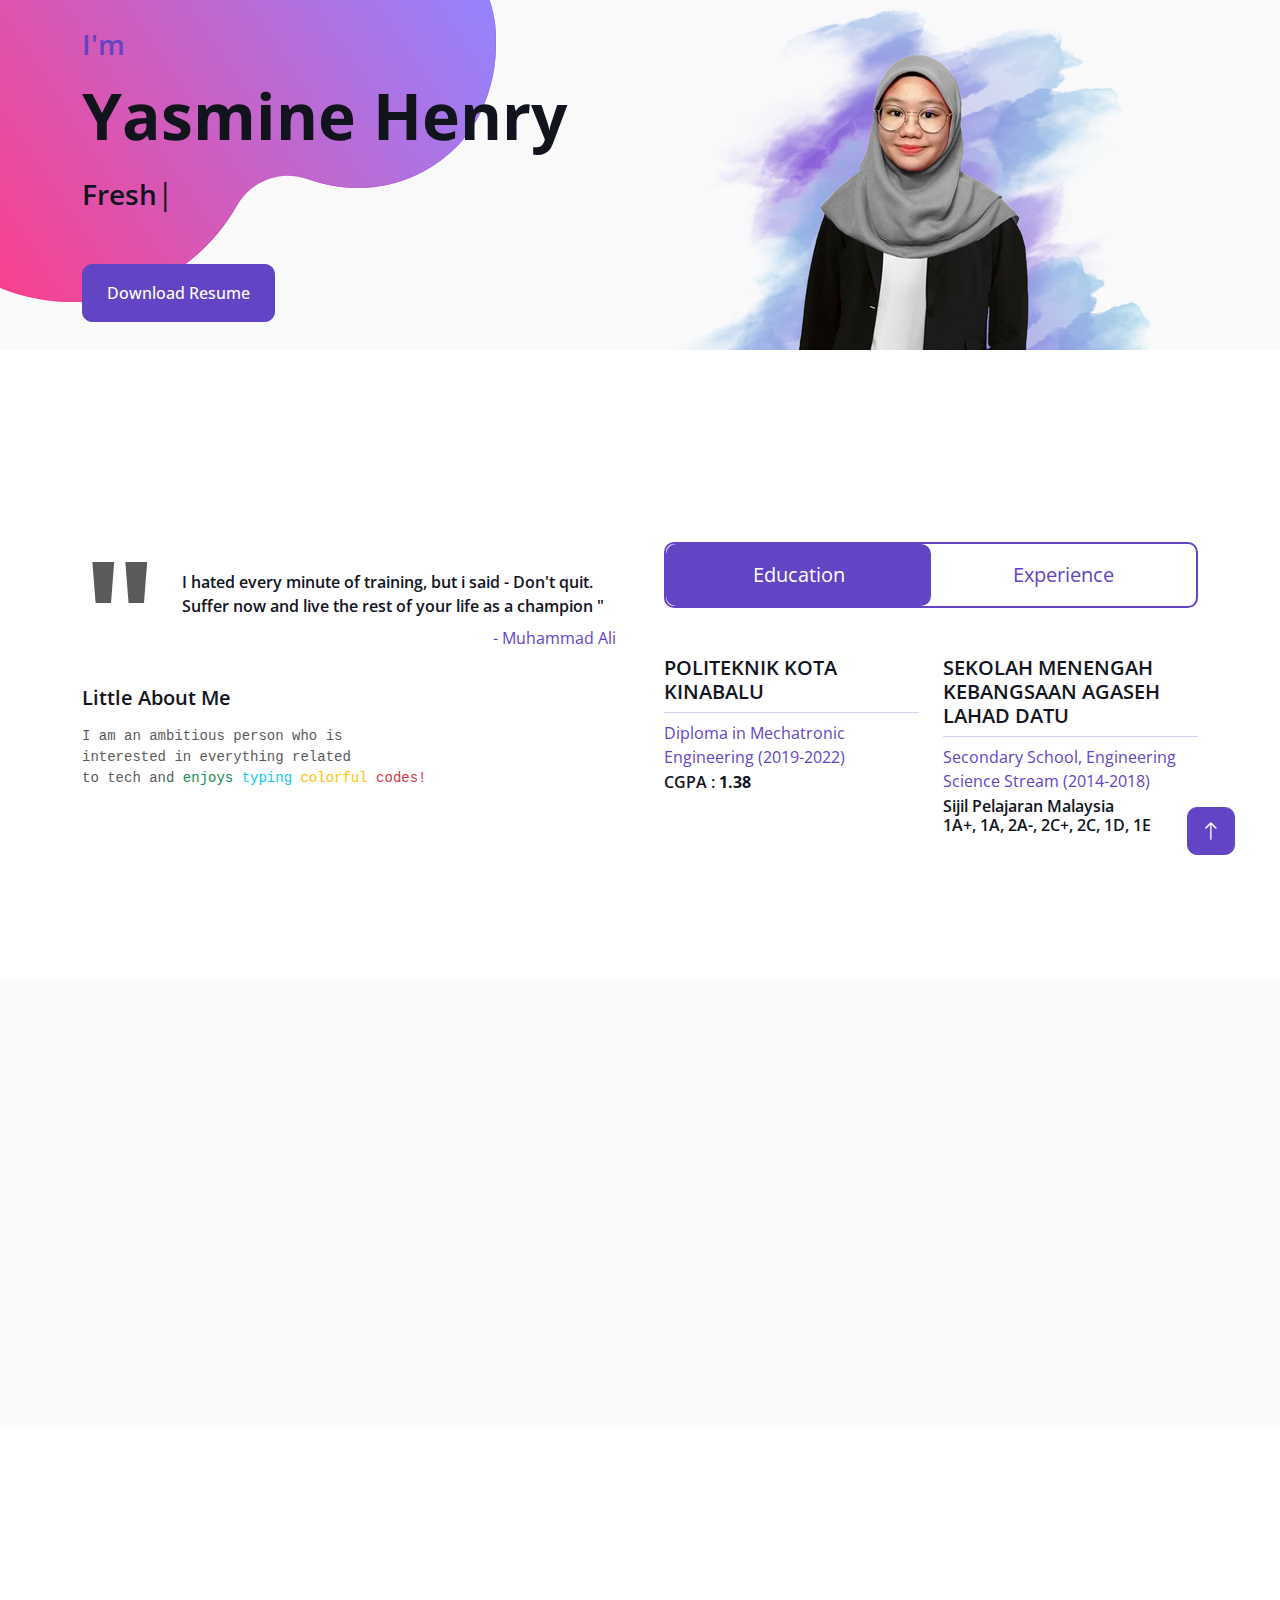
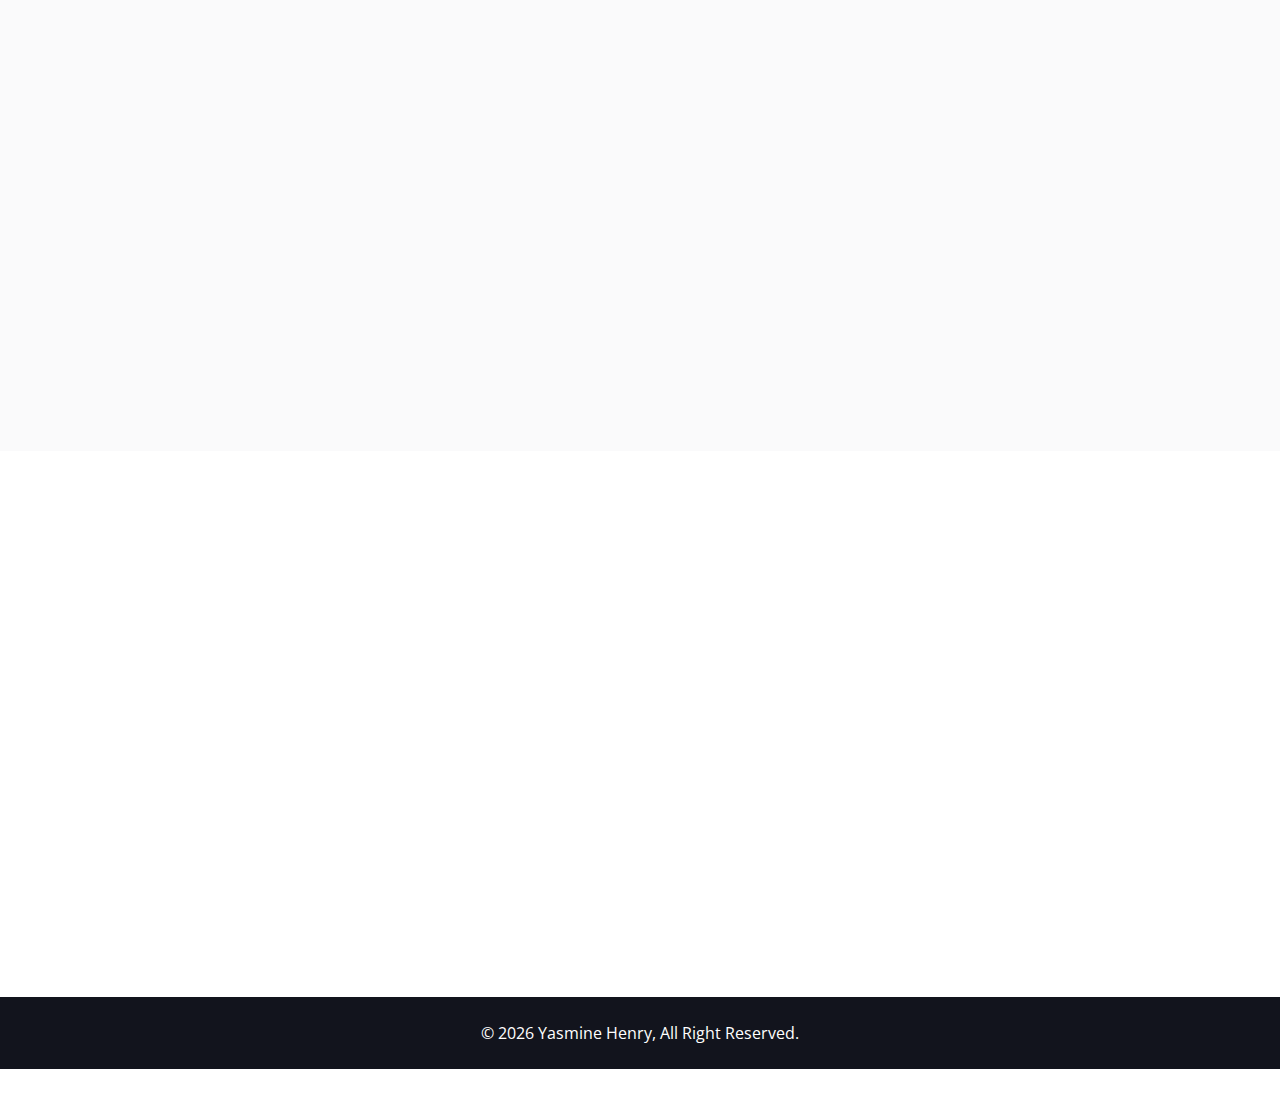
==== commit e2948e81: "Re-design #17" ====
--- a/index.html
+++ b/index.html
@@ -58,8 +58,9 @@
                 <a href="#project" class="nav-item nav-link">Project</a>
             </div>
             <div class="navbar-nav me-auto py-0">
+                <a href="#involvements" class="nav-item nav-link">Involvements</a>
+                <a href="#internship" class="nav-item nav-link">Internship</a>
                 <a href="#achievements" class="nav-item nav-link">Achievements</a>
-                <a href="#involvements" class="nav-item nav-link">Involvements</a>
                 <a href="#contact" class="nav-item nav-link">Contact</a>
             </div>
         </div>
@@ -75,7 +76,7 @@
                     <h3 class="text-primary mb-3">I'm</h3>
                     <h1 class="display-3 mb-3">Yasmine Henry</h1>
                     <h3 class="typed-text-output d-inline"></h3>
-                    <div class="typed-text d-none">Fresh-Grad Mechatronic Engineering , Software Engineering Trainee, Web Developer, Apps Designer, Software Developer</div>
+                    <div class="typed-text d-none">Fresh-Grad Mechatronic Engineering , Software Engineer Trainee, Web Developer, Apps Designer, Software Developer</div>
                     <div class="d-flex align-items-center pt-5">
                         <a href="Document/Yasmine_Henry_ Resume.pdf" class="btn btn-primary py-3 px-4 me-5">Download Resume</a>
                     </div>
@@ -103,8 +104,10 @@
                         </div>
                     </div>
                     <h5 class="pe-3 me-3 mb-3">Little About Me</h5>
-                    <pre class="mb-2">I am an ambitious and dedicated person who is interested in 
-everything related to technology and <a class="text-success">enjoys</a><a class="text-info"> typing</a><a class="text-warning"> colorful</a><a class="text-danger"> codes!</a></pre>
+                    <pre class="mb-2">
+I am an ambitious person who is 
+interested in everything related 
+to tech and <a class="text-success">enjoys</a><a class="text-info"> typing</a><a class="text-warning"> colorful</a><a class="text-danger"> codes!</a></pre>
                 </div>
                 <div class="col-lg-6 wow fadeInUp" data-wow-delay="0.5s">
                     <ul class="nav nav-pills rounded border border-2 border-primary mb-5">
@@ -285,7 +288,7 @@
                             </div>
                             <div class="skill mb-4">
                                 <div class="d-flex justify-content-between">
-                                    <h6 class="font-weight-bold">JvaScript</h6>
+                                    <h6 class="font-weight-bold">JavaScript</h6>
                                     <h6 class="font-weight-bold">50%</h6>
                                 </div>
                                 <div class="progress">
@@ -314,52 +317,49 @@
         <div class="container">
             <div class="row g-5">
                 <div class="col-lg-12 wow fadeInUp" data-wow-delay="0.5s">
-                    <div class="d-flex align-items-center mb-3">
-                        <h5 class="display-5 mb-2">Final Year Project</h5>
-                    </div>
-                    <p class="mb-4">A portable device that detect and improve air quality programmed using Arduino UNO
+
+                    <div class="col-12">
+                        <h5 class="display-5 text-center text-primary mb-4">Final Year Project</h5>
+                        <p class="text-center">A portable device that detect and improve air quality programmed with Arduino UNO
                         and NodeMCU ESP8266 as well as monitor and notify user through Blynk
                         Application on smart phone about the air quality level and store data.
+                        <a href="https://github.com/yasshnry/IoT_Air_Quality_Monitoring_Device" class="text-danger">Get Code Here</a>
+                        <pre class="text-info text-center mb-3">Press img for more info!</pre>
                         </p>
+                    </div>
                     
-                    <div class="row g-4 portfolio-container wow fadeInUp" data-wow-delay="0.1s">
-                        <div class="col-4 portfolio-item">
-                            <div class="portfolio-img rounded overflow-hidden">
-                                <div class="team-item position-relative">
-                                    <img class="img-fluid rounded" src="img/1.png" alt="">
-                                    <div class="team-text bg-white rounded-end p-3">
-                                        <div>
-                                            <h6>Data Display</h6>
-                                            <span>On Blynk Application</span>
-                                        </div>
+                    <div class="row g-4">
+                        <div class="col-lg-4 col-md-6 wow fadeInUp" data-wow-delay="0.1s">
+                            <div class="team-item position-relative">
+                                <img class="img-fluid rounded" src="img/1.png" alt="">
+                                <div class="team-text bg-white rounded-end p-3">
+                                    <div>
+                                        <h6>Data Display</h6>
+                                        <span>On Blynk Application</span>
                                     </div>
                                 </div>
                             </div>
                         </div>
-        
-                        <div class="col-4 portfolio-item">
-                            <div class="portfolio-img rounded overflow-hidden">
-                                <div class="team-item position-relative">
-                                    <img class="img-fluid rounded" src="img/2.png" alt="">
-                                    <div class="team-text bg-white rounded-end p-3">
-                                        <div>
-                                            <h6>Notification Alert</h6>
-                                            <span>When air quality reaches dangerous level</span>
-                                        </div>
+
+                        <div class="col-lg-4 col-md-6 wow fadeInUp" data-wow-delay="0.1s">
+                            <div class="team-item position-relative">
+                                <img class="img-fluid rounded" src="img/2.png" alt="">
+                                <div class="team-text bg-white rounded-end p-3">
+                                    <div>
+                                        <h6>Notification Alert</h6>
+                                        <span>When air quality reaches dangerous level</span>
                                     </div>
                                 </div>
                             </div>
                         </div>
-        
-                        <div class="col-4 portfolio-item">
-                            <div class="portfolio-img rounded overflow-hidden">
-                                <div class="team-item position-relative">
-                                    <img class="img-fluid rounded" src="img/3.png" alt="">
-                                    <div class="team-text bg-white rounded-end p-3">
-                                        <div>
-                                            <h6>Structure Design</h6>
-                                            <span>Inside & Outside</span>
-                                        </div>
+
+                        <div class="col-lg-4 col-md-6 wow fadeInUp" data-wow-delay="0.1s">
+                            <div class="team-item position-relative">
+                                <img class="img-fluid rounded" src="img/3.png" alt="">
+                                <div class="team-text bg-white rounded-end p-3">
+                                    <div>
+                                        <h6>Structure Design</h6>
+                                        <span>Inside & Outside</span>
                                     </div>
                                 </div>
                             </div>
@@ -371,11 +371,276 @@
     </div>
     <!-- FYP End -->
 
-
+    <!-- Involvements Start -->
+    <div class="container-fluid bg-light py-5 my-5" id="involvements">
+        <div class="container">
+            
+            <div class="col-lg-12 wow fadeInUp" data-wow-delay="0.5s">
+                <div class="col-12">
+                    <h5 class="display-5 text-center text-primary mb-4">Involvements</h5>
+                    <p class="text-center">Activities in which I participated inside and outside the kampus during my student years at
+                    <a href="https://polikk.mypolycc.edu.my/index.php" class="text-danger">Politeknik Kota Kinabalu.</a>
+                    <pre class="text-info text-center mb-3">Press img for more info!</pre>
+                    </p>
+                </div>
+            </div>
+
+            <div class="row g-4 portfolio-container wow fadeInUp" data-wow-delay="0.1s">
+                <div class="col-md-3 portfolio-item">
+                    <div class="portfolio-img rounded overflow-hidden">
+                        <div class="team-item position-relative">
+                            <img class="img-fluid rounded" src="img/px.png" alt="">
+                            <div class="team-text bg-white rounded-end p-2">
+                                <div>
+                                    <h6>Students' Innovation Project Exhibition & Competition (ProjeX-24)</h6>
+                                    <span>Participant (2022)</span>
+                                </div>
+                            </div>
+                        </div>
+                    </div>
+                </div>
+
+                <div class="col-md-3 portfolio-item">
+                    <div class="portfolio-img rounded overflow-hidden">
+                        <div class="team-item position-relative">
+                            <img class="img-fluid rounded" src="img/smj.png" alt="">
+                            <div class="team-text bg-white rounded-end p-2">
+                                <div>
+                                    <h6>SMJ-SOGIP WEEK 2022 Program</h6>
+                                    <span>Participant (2022)</span>
+                                </div>
+                            </div>
+                        </div>
+                    </div>
+                </div>
+
+                <div class="col-md-3 portfolio-item">
+                    <div class="portfolio-img rounded overflow-hidden">
+                        <div class="team-item position-relative">
+                            <img class="img-fluid rounded" src="img/entre.png" alt="">
+                            <div class="team-text bg-white rounded-end p-2">
+                                <div>
+                                    <h6>Entrepreneur For Your Future Program</h6>
+                                    <span>Participant (2022)</span>
+                                </div>
+                            </div>
+                        </div>
+                    </div>
+                </div>
+
+                <div class="col-md-3 portfolio-item">
+                    <div class="portfolio-img rounded overflow-hidden">
+                        <div class="team-item position-relative">
+                            <img class="img-fluid rounded" src="img/mx.png" alt="">
+                            <div class="team-text bg-white rounded-end p-2">
+                                <div>
+                                    <h6>Mechanical Engineering Innovation Exhibition (MIEX)</h6>
+                                    <span>Participant (2022)</span>
+                                </div>
+                            </div>
+                        </div>
+                    </div>
+                </div>
+
+                <div class="col-md-3 portfolio-item">
+                    <div class="portfolio-img rounded overflow-hidden">
+                        <div class="team-item position-relative">
+                            <img class="img-fluid rounded" src="img/cm.png" alt="">
+                            <div class="team-text bg-white rounded-end p-2">
+                                <div>
+                                    <h6>Mechatronz Club</h6>
+                                    <span>Secretary & Club Member (2020-2022)</span>
+                                </div>
+                            </div>
+                        </div>
+                    </div>
+                </div>
+
+                <div class="col-md-3 portfolio-item">
+                    <div class="portfolio-img rounded overflow-hidden">
+                        <div class="team-item position-relative">
+                            <img class="img-fluid rounded" src="img/jpkk.png" alt="">
+                            <div class="team-text bg-white rounded-end p-2">
+                                <div>
+                                    <h6>Residential Collage Student Committee</h6>
+                                    <span>Club Member (2019-2020)</span>
+                                </div>
+                            </div>
+                        </div>
+                    </div>
+                </div>
+
+                <div class="col-md-3 portfolio-item">
+                    <div class="portfolio-img rounded overflow-hidden">
+                        <div class="team-item position-relative">
+                            <img class="img-fluid rounded" src="img/iem.png" alt="">
+                            <div class="team-text bg-white rounded-end p-2">
+                                <div>
+                                    <h6>Institution of Engineers Malaysia (Sabah)</h6>
+                                    <span>Gala Dinner (2022)</span>
+                                </div>
+                            </div>
+                        </div>
+                    </div>
+                </div>
+
+                <div class="col-md-3 portfolio-item">
+                    <div class="portfolio-img rounded overflow-hidden">
+                        <div class="team-item position-relative">
+                            <img class="img-fluid rounded" src="img/coc.png" alt="">
+                            <div class="team-text bg-white rounded-end p-2">
+                                <div>
+                                    <h6>Signing Ceremony Certificate of Collaboration</h6>
+                                    <span>representative (2022)</span>
+                                </div>
+                            </div>
+                        </div>
+                    </div>
+                </div>
+                
+                <!--<div class="col-md-3 portfolio-item">
+                    <div class="portfolio-img rounded overflow-hidden">
+                        <div class="team-item position-relative">
+                            <img class="img-fluid rounded" src="img/tc.png" alt="">
+                            <div class="team-text bg-white rounded-end p-2">
+                                <div>
+                                    <h6>The Choberries</h6>
+                                    <span>Website</span>
+                                </div>
+                            </div>
+                        </div>
+                    </div>
+                </div>-->
+
+
+            </div>
+        </div>
+    </div>
+    <!-- Involvements End -->
+
+    <!-- Internship Start -->
+    <div class="container-xxl py-6 pb-5" id="internship">
+        <div class="container">
+
+            <div class="col-lg-12 wow fadeInUp" data-wow-delay="0.5s">
+                <div class="col-12">
+                    <h5 class="display-5 text-center text-primary mb-4">Internship</h5>
+                    <p class="text-center">These are some few development projects that I have contributed during my internship that includes Software, Website and Mobile Application Development. Every projects I participated on as an intern was originally owned by
+                    <a class="text-danger" href="https://www.phisoft.my/">Phi Software Sdn. Bhd.</a>
+                    <pre class="text-info text-center mb-3">Press img for more info!</pre>
+                    </p>
+                </div>
+            </div>
+
+            <div class="row g-4 portfolio-container wow fadeInUp" data-wow-delay="0.1s">
+
+                <div class="col-md-3 portfolio-item">
+                    <div class="portfolio-img rounded overflow-hidden">
+                        <div class="team-item position-relative">
+                            <img class="img-fluid rounded" src="img/sls.png" alt="">
+                            <div class="team-text bg-white rounded-end p-2">
+                                <div>
+                                    <h6>Sabah Law Society</h6>
+                                    <span>Software System</span>
+                                </div>
+                            </div>
+                        </div>
+                    </div>
+                </div>
+
+                <div class="col-md-3 portfolio-item">
+                    <div class="portfolio-img rounded overflow-hidden">
+                        <div class="team-item position-relative">
+                            <img class="img-fluid rounded" src="img/mazak.png" alt="">
+                            <div class="team-text bg-white rounded-end p-2">
+                                <div>
+                                    <h6>Yamazaki Mazak Corporation</h6>
+                                    <span>Software System</span>
+                                </div>
+                            </div>
+                        </div>
+                    </div>
+                </div>
+
+                <div class="col-md-3 portfolio-item">
+                    <div class="portfolio-img rounded overflow-hidden">
+                        <div class="team-item position-relative">
+                            <img class="img-fluid rounded" src="img/ener.png" alt="">
+                            <div class="team-text bg-white rounded-end p-2">
+                                <div>
+                                    <h6>Enersun Sdn Bhd</h6>
+                                    <span>Software System</span>
+                                </div>
+                            </div>
+                        </div>
+                    </div>
+                </div>
+
+                <div class="col-md-3 portfolio-item">
+                    <div class="portfolio-img rounded overflow-hidden">
+                        <div class="team-item position-relative">
+                            <img class="img-fluid rounded" src="img/nstp.png" alt="">
+                            <div class="team-text bg-white rounded-end p-2">
+                                <div>
+                                    <h6>The New Straits Times Press (Malaysia) Bhd</h6>
+                                    <span>Software System</span>
+                                </div>
+                            </div>
+                        </div>
+                    </div>
+                </div>
+
+                <div class="col-md-3 portfolio-item">
+                    <div class="portfolio-img rounded overflow-hidden">
+                        <div class="team-item position-relative">
+                            <img class="img-fluid rounded" src="img/cw.png" alt="">
+                            <div class="team-text bg-white rounded-end p-2">
+                                <div>
+                                    <h6>Complainbos</h6>
+                                    <span>Website</span>
+                                </div>
+                            </div>
+                        </div>
+                    </div>
+                </div>
+
+                <div class="col-md-3 portfolio-item">
+                    <div class="portfolio-img rounded overflow-hidden">
+                        <div class="team-item position-relative">
+                            <img class="img-fluid rounded" src="img/ew.png" alt="">
+                            <div class="team-text bg-white rounded-end p-2">
+                                <div>
+                                    <h6>Enersun Sdn Bhd</h6>
+                                    <span>Website</span>
+                                </div>
+                            </div>
+                        </div>
+                    </div>
+                </div>
+
+                <div class="col-md-3 portfolio-item">
+                    <div class="portfolio-img rounded overflow-hidden">
+                        <div class="team-item position-relative">
+                            <img class="img-fluid rounded" src="img/sms.png" alt="">
+                            <div class="team-text bg-white rounded-end p-2">
+                                <div>
+                                    <h6>SMSMEX</h6>
+                                    <span>Application</span>
+                                </div>
+                            </div>
+                        </div>
+                    </div>
+                </div>
+
+            </div>
+        </div>
+    </div>
+    <!-- Internship End -->
+    
     <!-- Achievements Start -->
     <div class="container-fluid bg-light py-5 my-5" id="achievements">
         <div class="container-fluid py-5">
-            <h1 class="display-5 text-center mb-5 wow fadeInUp" data-wow-delay="0.1s">Achievement</h1>
+            <h1 class="display-5 text-center text-primary mb-4 wow fadeInUp" data-wow-delay="0.1s">Achievement</h1>
             <div class="row justify-content-center">
                 <div class="col-lg-3 d-none d-lg-block">
                     <div class="testimonial-left h-100">
@@ -432,288 +697,41 @@
     </div>
     <!-- Achievements End -->
 
-
-    <!-- Involvements Start -->
-    <div class="container-fluid py-5 my-5" id="involvements">
-        <div class="container">
-            <div class="row g-5 mb-5 align-items-center wow fadeInUp" data-wow-delay="0.1s">
-                <div class="col-lg-6">
-                    <h1 class="display-5 mb-3">Involvements</h1>
-                    <p class="mb-0">Activities in which I participated inside and outside of my studies, as well as projects which I contributed during my internship.</p>
-                    <p class="mb-0">Every projects I participated on as an intern was originally owned by</p>
-                    <ul class="list-inline mb-0" id="portfolio-flters">
-                    <li><a href="https://www.phisoft.my/">Phi Software Sdn. Bhd.</a></li>
-                    </ul>
-                </div>
-                <div class="col-lg-6 text-lg-end">
-                    <ul class="list-inline mx-n3 mb-0" id="portfolio-flters">
-                        <li class="mx-3 active" data-filter=".third">All</li>
-                        <li class="mx-3" data-filter=".first">Extra-Curicular Activities</li>
-                        <li class="mx-3" data-filter=".second">Internship Contribution</li>
-                    </ul>
-                </div>
-            </div>
-            <div class="row g-4 portfolio-container wow fadeInUp" data-wow-delay="0.1s">
-                <div class="col-md-3 portfolio-item first third">
-                    <div class="portfolio-img rounded overflow-hidden first third">
-                        <div class="team-item position-relative">
-                            <img class="img-fluid rounded" src="img/px.png" alt="">
-                            <div class="team-text bg-white rounded-end p-2">
-                                <div>
-                                    <h6>Students' Innovation Project Exhibition & Competition (ProjeX-24)</h6>
-                                    <span>Participant (2022)</span>
-                                </div>
-                            </div>
-                        </div>
-                    </div>
-                </div>
-
-                <div class="col-md-3 portfolio-item first third">
-                    <div class="portfolio-img rounded overflow-hidden">
-                        <div class="team-item position-relative">
-                            <img class="img-fluid rounded" src="img/sogip.png" alt="">
-                            <div class="team-text bg-white rounded-end p-2">
-                                <div>
-                                    <h6>SMJ-SOGIP WEEK 2022 Program</h6>
-                                    <span>Participant (2022)</span>
-                                </div>
-                            </div>
-                        </div>
-                    </div>
-                </div>
-
-                <div class="col-md-3 portfolio-item first third">
-                    <div class="portfolio-img rounded overflow-hidden">
-                        <div class="team-item position-relative">
-                            <img class="img-fluid rounded" src="img/entre.png" alt="">
-                            <div class="team-text bg-white rounded-end p-2">
-                                <div>
-                                    <h6>Entrepreneur For Your Future Program</h6>
-                                    <span>Participant (2022)</span>
-                                </div>
-                            </div>
-                        </div>
-                    </div>
-                </div>
-
-                <div class="col-md-3 portfolio-item first third">
-                    <div class="portfolio-img rounded overflow-hidden">
-                        <div class="team-item position-relative">
-                            <img class="img-fluid rounded" src="img/mx.png" alt="">
-                            <div class="team-text bg-white rounded-end p-2">
-                                <div>
-                                    <h6>Mechanical Engineering Innovation Exhibition (MIEX)</h6>
-                                    <span>Participant (2022)</span>
-                                </div>
-                            </div>
-                        </div>
-                    </div>
-                </div>
-
-                <div class="col-md-3 portfolio-item second third">
-                    <div class="portfolio-img rounded overflow-hidden second third">
-                        <div class="team-item position-relative">
-                            <img class="img-fluid rounded" src="img/cb.png" alt="">
-                            <div class="team-text bg-white rounded-end p-2">
-                                <div>
-                                    <h6>Complainbos</h6>
-                                    <span>Website</span>
-                                </div>
-                            </div>
-                        </div>
-                    </div>
-                </div>
-
-                <div class="col-md-3 portfolio-item second third">
-                    <div class="portfolio-img rounded overflow-hidden">
-                        <div class="team-item position-relative">
-                            <img class="img-fluid rounded" src="img/es.png" alt="">
-                            <div class="team-text bg-white rounded-end p-2">
-                                <div>
-                                    <h6>Enersun Sdn Bhd</h6>
-                                    <span>Website</span>
-                                </div>
-                            </div>
-                        </div>
-                    </div>
-                </div>
-
-                <div class="col-md-3 portfolio-item first third">
-                    <div class="portfolio-img rounded overflow-hidden">
-                        <div class="team-item position-relative">
-                            <img class="img-fluid rounded" src="img/tc.png" alt="">
-                            <div class="team-text bg-white rounded-end p-2">
-                                <div>
-                                    <h6>The Choberries</h6>
-                                    <span>Website</span>
-                                </div>
-                            </div>
-                        </div>
-                    </div>
-                </div>
-
-                <div class="col-md-3 portfolio-item second third">
-                    <div class="portfolio-img rounded overflow-hidden">
-                        <div class="team-item position-relative">
-                            <img class="img-fluid rounded" src="img/smx.png" alt="">
-                            <div class="team-text bg-white rounded-end p-2">
-                                <div>
-                                    <h6>SMSMEX</h6>
-                                    <span>Application</span>
-                                </div>
-                            </div>
-                        </div>
-                    </div>
-                </div>
-
-                <div class="col-md-3 portfolio-item first third">
-                    <div class="portfolio-img rounded overflow-hidden">
-                        <div class="team-item position-relative">
-                            <img class="img-fluid rounded" src="img/mc.png" alt="">
-                            <div class="team-text bg-white rounded-end p-2">
-                                <div>
-                                    <h6>Mechatronz Club</h6>
-                                    <span>Secretary & Club Member (2020-2022)</span>
-                                </div>
-                            </div>
-                        </div>
-                    </div>
-                </div>
-
-                <div class="col-md-3 portfolio-item first third">
-                    <div class="portfolio-img rounded overflow-hidden">
-                        <div class="team-item position-relative">
-                            <img class="img-fluid rounded" src="img/jpkk.png" alt="">
-                            <div class="team-text bg-white rounded-end p-2">
-                                <div>
-                                    <h6>Residential Collage Student Committee</h6>
-                                    <span>Club Member (2019-2020)</span>
-                                </div>
-                            </div>
-                        </div>
-                    </div>
-                </div>
-
-                <div class="col-md-3 portfolio-item third">
-                    <div class="portfolio-img rounded overflow-hidden">
-                        <div class="team-item position-relative">
-                            <img class="img-fluid rounded" src="img/iem.png" alt="">
-                            <div class="team-text bg-white rounded-end p-2">
-                                <div>
-                                    <h6>Institution of Engineers Malaysia (Sabah)</h6>
-                                    <span>Gala Dinner (2022)</span>
-                                </div>
-                            </div>
-                        </div>
-                    </div>
-                </div>
-
-                <div class="col-md-3 portfolio-item first third">
-                    <div class="portfolio-img rounded overflow-hidden">
-                        <div class="team-item position-relative">
-                            <img class="img-fluid rounded" src="img/coc.png" alt="">
-                            <div class="team-text bg-white rounded-end p-2">
-                                <div>
-                                    <h6>Signing Ceremony Certificate of Collaboration</h6>
-                                    <span>representative (2022)</span>
-                                </div>
-                            </div>
-                        </div>
-                    </div>
-                </div>
-
-                <div class="col-md-3 portfolio-item second third">
-                    <div class="portfolio-img rounded overflow-hidden">
-                        <div class="team-item position-relative">
-                            <img class="img-fluid rounded" src="img/sls.png" alt="">
-                            <div class="team-text bg-white rounded-end p-2">
-                                <div>
-                                    <h6>Sabah Law Society</h6>
-                                    <span>Software System</span>
-                                </div>
-                            </div>
-                        </div>
-                    </div>
-                </div>
-
-                <div class="col-md-3 portfolio-item second third">
-                    <div class="portfolio-img rounded overflow-hidden">
-                        <div class="team-item position-relative">
-                            <img class="img-fluid rounded" src="img/mazak.png" alt="">
-                            <div class="team-text bg-white rounded-end p-2">
-                                <div>
-                                    <h6>Yamazaki Mazak Corporation</h6>
-                                    <span>Software System</span>
-                                </div>
-                            </div>
-                        </div>
-                    </div>
-                </div>
-
-                <div class="col-md-3 portfolio-item second third">
-                    <div class="portfolio-img rounded overflow-hidden">
-                        <div class="team-item position-relative">
-                            <img class="img-fluid rounded" src="img/ener.png" alt="">
-                            <div class="team-text bg-white rounded-end p-2">
-                                <div>
-                                    <h6>Enersun Sdn Bhd</h6>
-                                    <span>Software System</span>
-                                </div>
-                            </div>
-                        </div>
-                    </div>
-                </div>
-
-                <div class="col-md-3 portfolio-item second third">
-                    <div class="portfolio-img rounded overflow-hidden">
-                        <div class="team-item position-relative">
-                            <img class="img-fluid rounded" src="img/nstp.png" alt="">
-                            <div class="team-text bg-white rounded-end p-2">
-                                <div>
-                                    <h6>The New Straits Times Press (Malaysia) Bhd</h6>
-                                    <span>Software System</span>
-                                </div>
-                            </div>
-                        </div>
-                    </div>
-                </div>
-
-            </div>
-        </div>
-    </div>
-    <!-- Involvements End -->
-
     <!-- Contact Start -->
-    <div class="container-xxl bg-light pb-5" id="contact">
+    <div class="container-xxl pb-5" id="contact">
         <div class="container py-5">
             <div class="row g-5 mb-5 wow fadeInUp" data-wow-delay="0.1s">
                 <div class="col-lg-6">
                     <h1 class="display-5 mb-0">Get In Touch</h1>
                 </div>
             </div>
-                <div class="col-lg-7 col-md-6 wow fadeInUp" data-wow-delay="0.5s">
-                    <form>
+                <div class="col-lg-12 col-md-6 wow fadeInUp" data-wow-delay="0.5s">
+                    <form action="mailto:yasminehenry.edu@gmail.com" method="post" id="contact-form">
                         <div class="row g-3">
                             <div class="col-md-6">
                                 <div class="form-floating">
-                                    <input type="text" class="form-control" id="name" placeholder="Your Name">
+                                    <input type="text" class="form-control" id="name" placeholder="Your Name" required>
                                     <label for="name">Your Name</label>
                                 </div>
                             </div>
                             <div class="col-md-6">
                                 <div class="form-floating">
-                                    <input type="email" class="form-control" id="email" placeholder="Your Email">
+                                    <input type="email" class="form-control" id="email" placeholder="Your Email" required>
                                     <label for="email">Your Email</label>
                                 </div>
                             </div>
                             <div class="col-12">
                                 <div class="form-floating">
-                                    <textarea class="form-control" placeholder="Leave a message here" id="message" style="height: 100px"></textarea>
+                                    <textarea class="form-control" placeholder="Leave a message here" id="message" style="height: 100px" required></textarea>
                                     <label for="message">Message</label>
                                 </div>
                             </div>
-                            <div class="col-12">
+                            <div class="col-6">
                                 <button class="btn btn-primary py-3 px-5" type="submit">Say Hello</button>
+                            </div>
+                            <div class="col-6 d-flex pt-2 justify-content-end">
+                                <a class="btn btn-square btn-primary me-2" href="https://github.com/yasshnry"><i class="fab fa-github"></i></a>
+                                <a class="btn btn-square btn-primary me-2" href="https://www.linkedin.com/in/yasmine-henry2001/"><i class="fab fa-linkedin-in"></i></a>
                             </div>
                         </div>
                     </form>
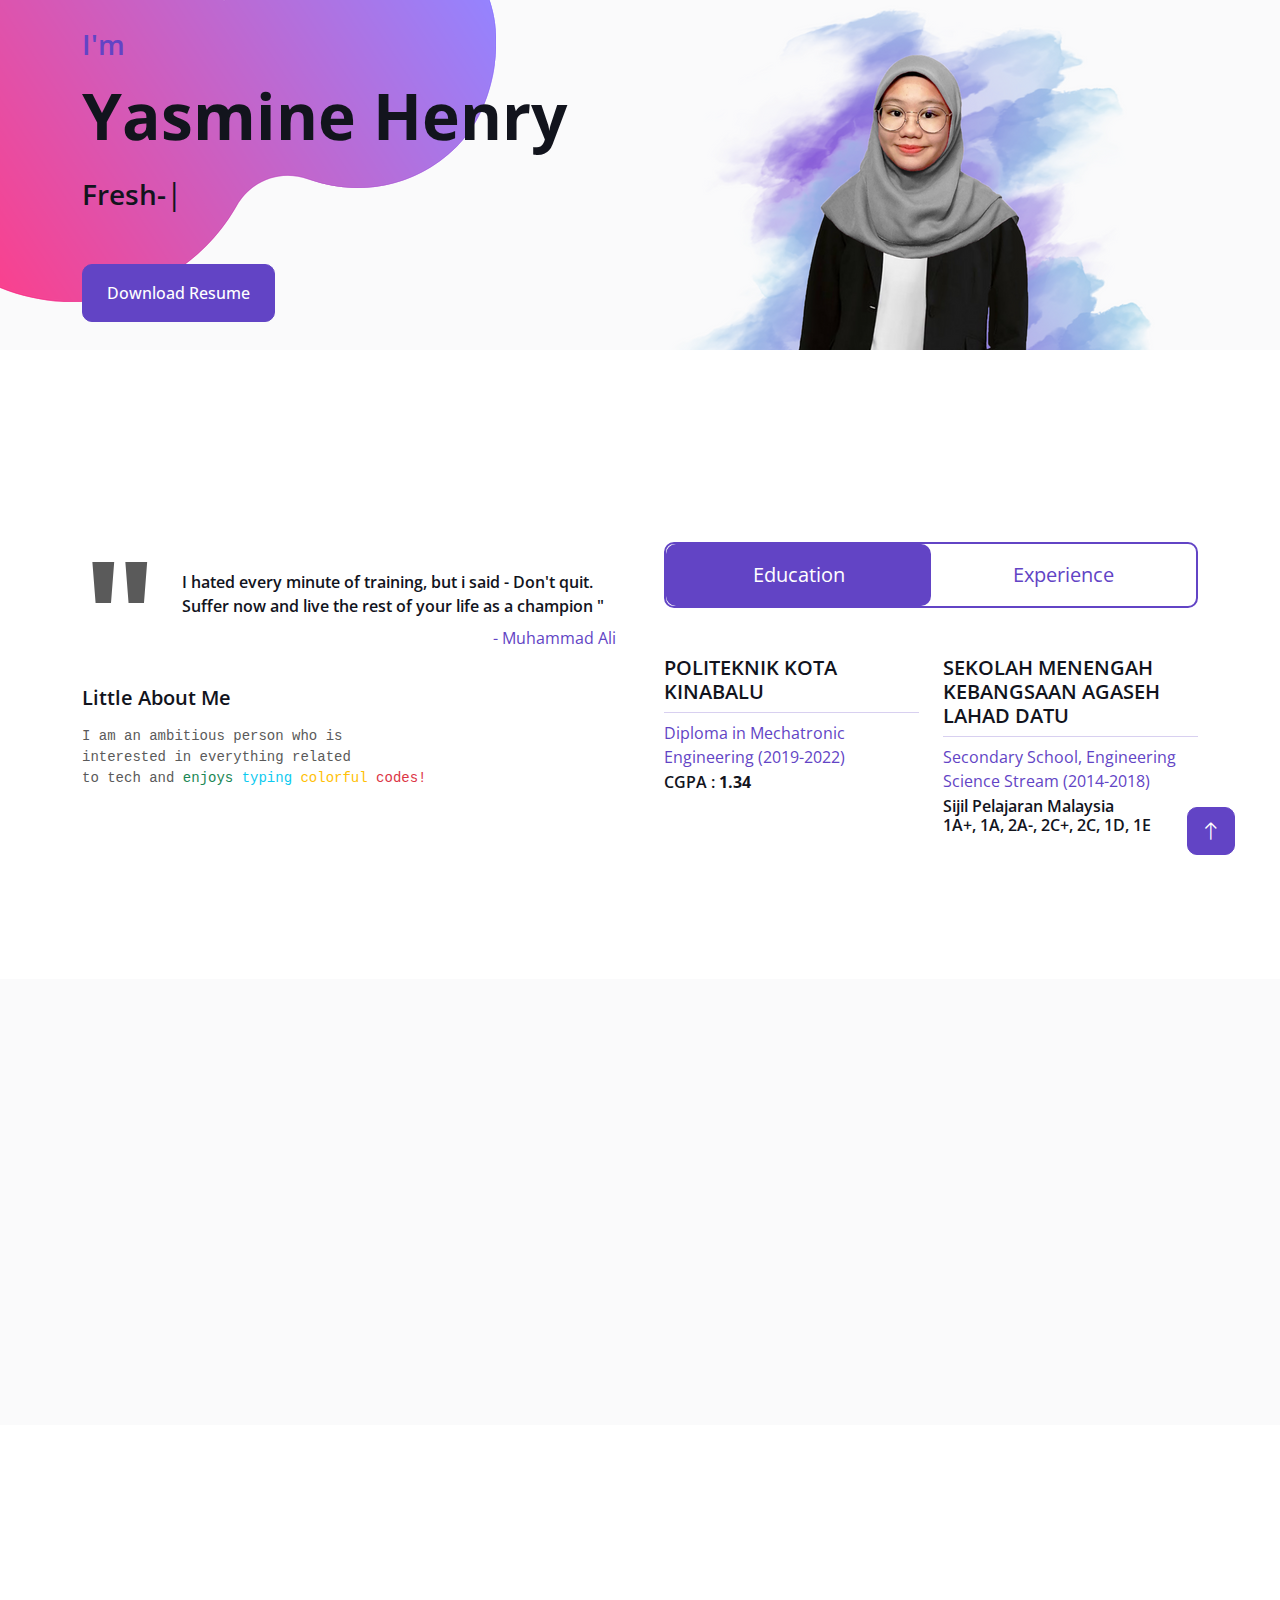
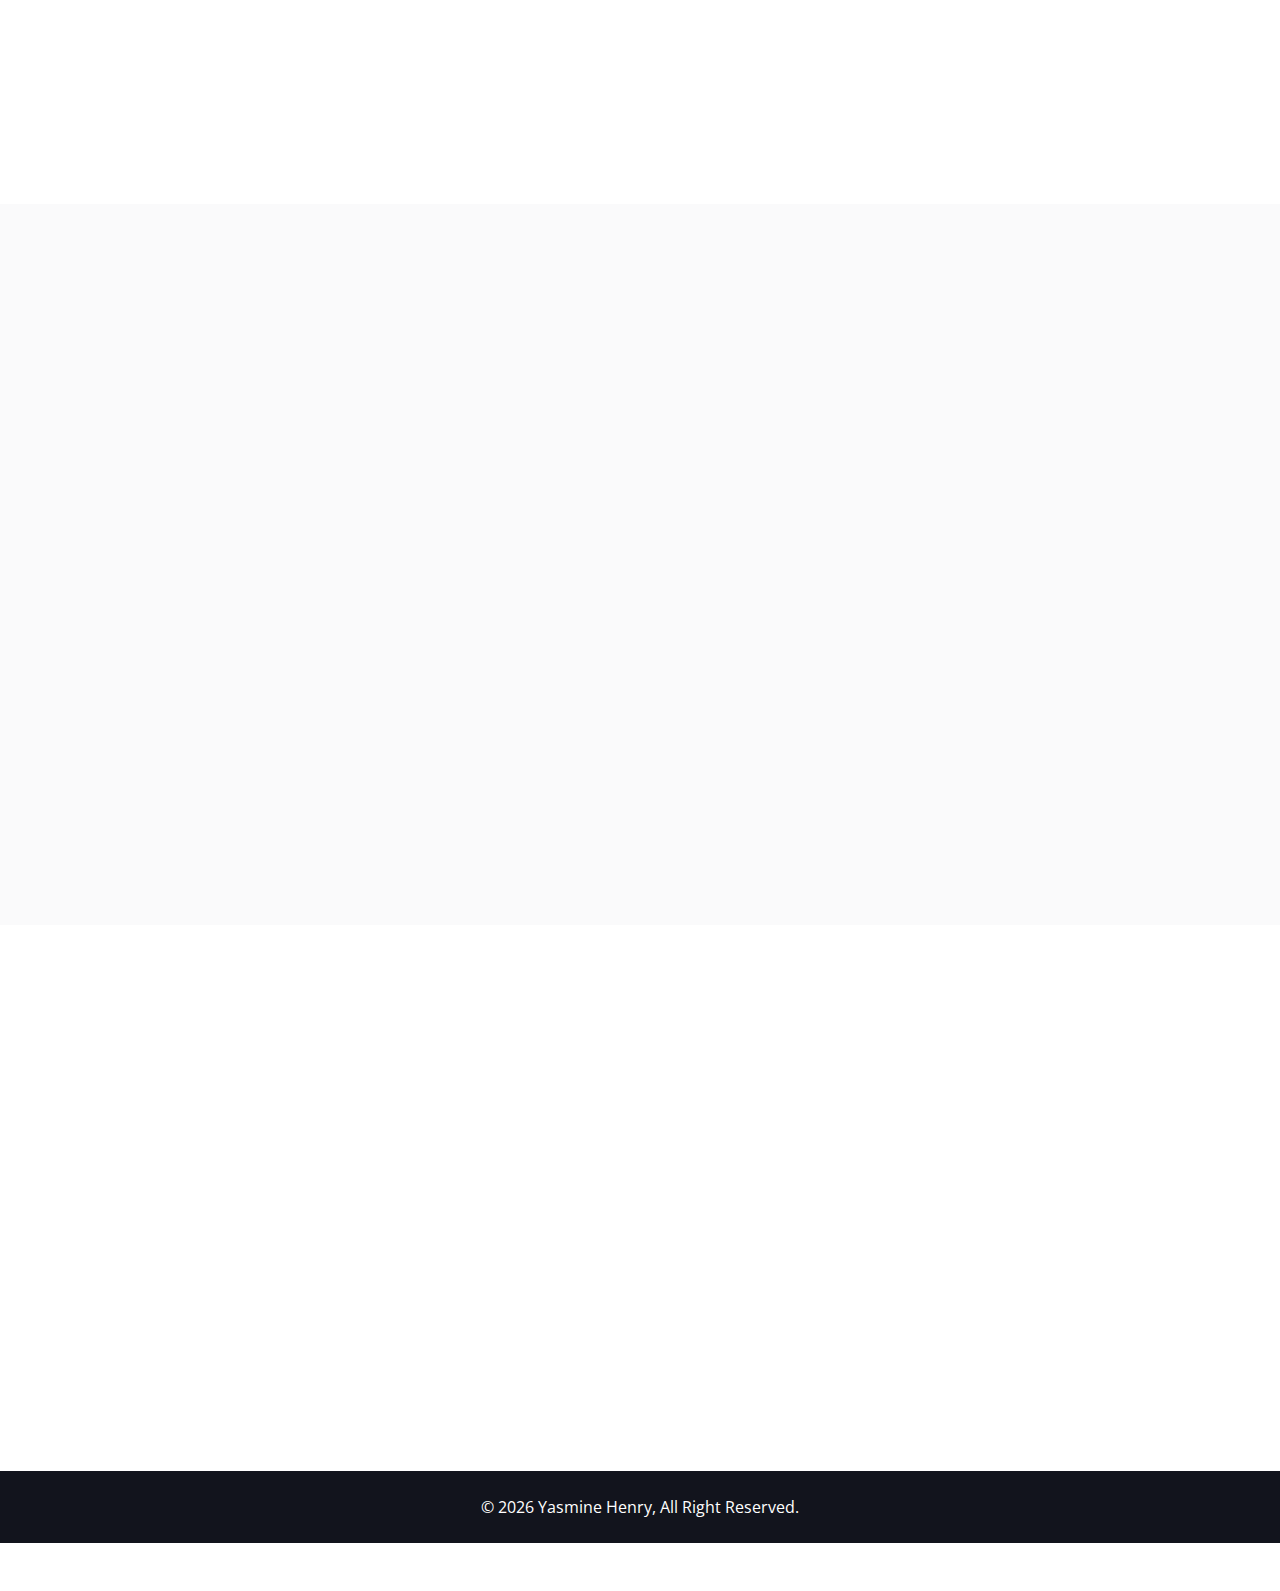
==== commit e4a0a670: "Add Resume #1" ====
--- a/index.html
+++ b/index.html
@@ -78,7 +78,7 @@
                     <h3 class="typed-text-output d-inline"></h3>
                     <div class="typed-text d-none">Fresh-Grad Mechatronic Engineering , Software Engineer Trainee, Web Developer, Apps Designer, Software Developer</div>
                     <div class="d-flex align-items-center pt-5">
-                        <a href="Document/Yasmine_Henry_ Resume.pdf" class="btn btn-primary py-3 px-4 me-5">Download Resume</a>
+                        <a href="Document/Yasmine_Resume.pdf" class="btn btn-primary py-3 px-4 me-5">Download Resume</a>
                     </div>
                 </div>
                 <div class="col-lg-6">
